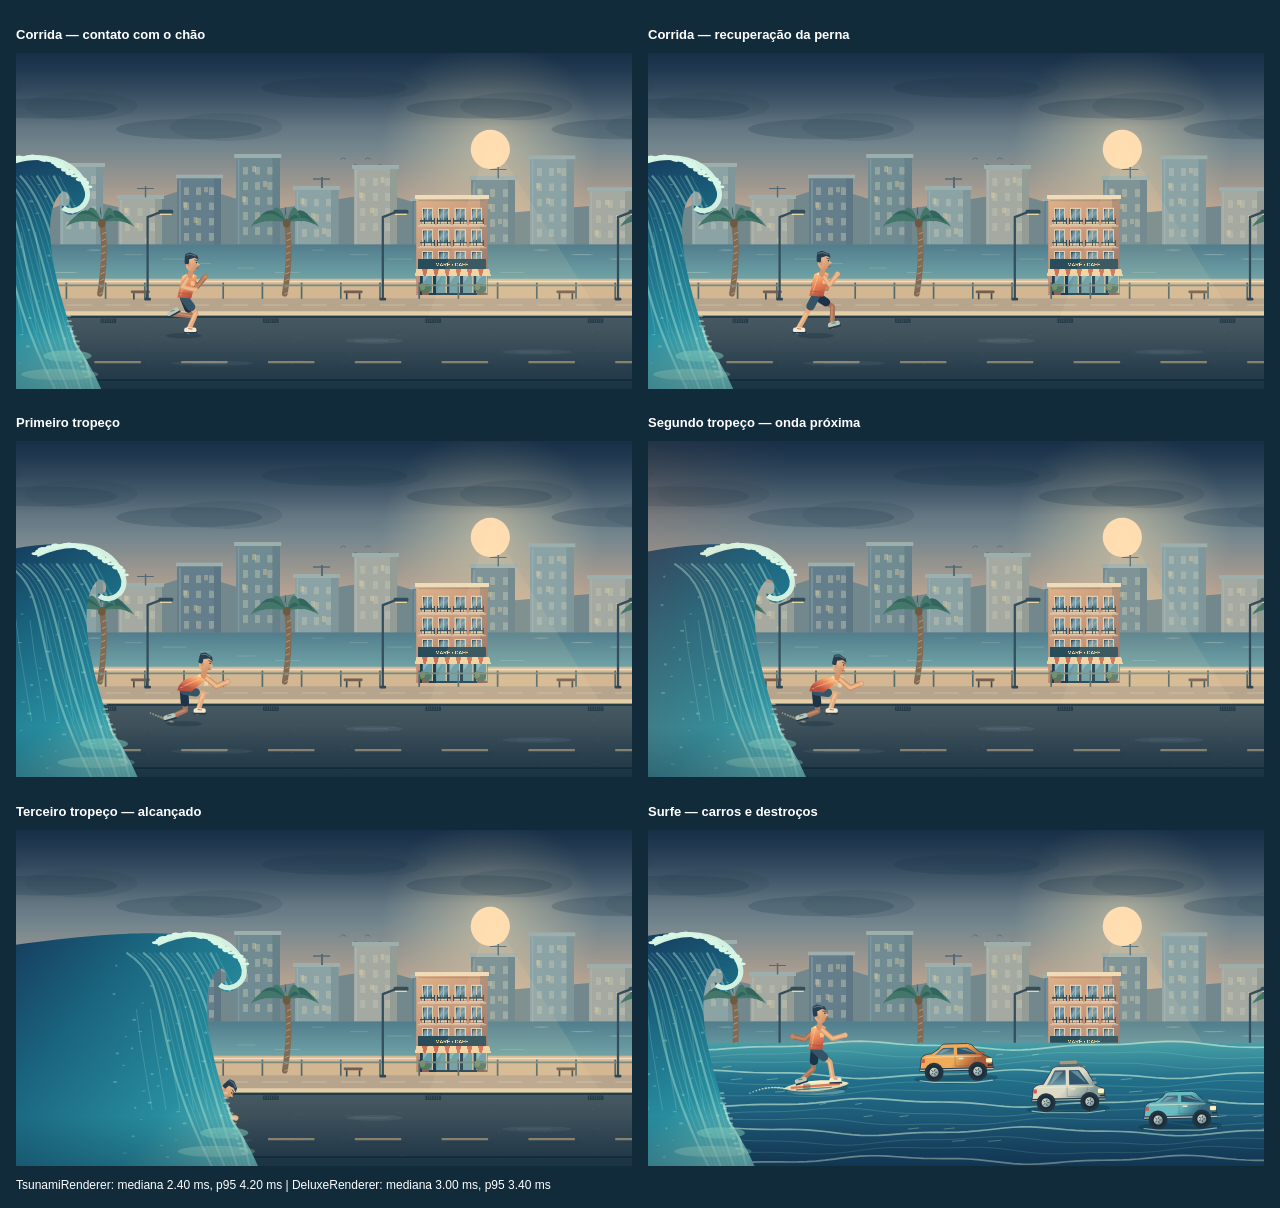
==== visual-check.html @ 70c40d8c "Tsunami: na crista da onda — jogo de corrida e surfe Co-Authored-By: Claude Opus 5.5 <noreply@anthro" ====
<!doctype html><meta charset="utf-8"><title>Verificação visual — Tsunami</title>
<style>body{margin:16px;background:#112b3a;color:#fff;font:12px Arial}.grid{display:grid;grid-template-columns:1fr 1fr;gap:16px}canvas{width:100%;aspect-ratio:11/6;display:block}h2{font-size:13px}</style>
<div class="grid" id="grid"></div><script src="engine.js"></script><script src="renderer.js"></script><script src="deluxe-renderer.js"></script><script>
const samples=[
 ['Corrida — contato com o chão',{runCycle:.12}],
 ['Corrida — recuperação da perna',{runCycle:.4}],
 ['Primeiro tropeço',{trips:1,health:2,stumble:.65,waveFront:175}],
 ['Segundo tropeço — onda próxima',{trips:2,health:1,stumble:.5,waveFront:240}],
 ['Terceiro tropeço — alcançado',{trips:3,health:0,stumble:.4,waveFront:390,state:'caught',caughtTime:1}],
 ['Surfe — carros e destroços',{phase:1,surfY:.4,surfVelocity:-.3,objects:[{x:550,y:.25,type:'car',variant:0},{x:750,y:.6,type:'car',variant:1},{x:950,y:.8,type:'car',variant:2}]}]
];
for(const [name,state] of samples){const section=document.createElement('section');const title=document.createElement('h2');title.textContent=name;const canvas=document.createElement('canvas');section.append(title,canvas);document.getElementById('grid').append(section);const game=new TsunamiGame();Object.assign(game,{state:'playing',intro:0,time:5,scroll:1100,speed:260},state);const renderer=new DeluxeRenderer(canvas);renderer.draw(game);}
</script>

<p id="benchmark">Medindo renderização…</p><script>
(async()=>{
 const canvas=document.createElement('canvas');canvas.style.cssText='width:1100px;height:600px;position:absolute;left:-2000px';document.body.append(canvas);
 const results=[];
 for(const Renderer of [TsunamiRenderer,DeluxeRenderer]){
  const renderer=new Renderer(canvas),game=new TsunamiGame();game.start(1);game.intro=0;game.objects=[{x:550,y:.4,type:'car',variant:0},{x:800,y:.7,type:'car',variant:1}];
  const samples=[];
  for(let i=0;i<45;i++){game.time=i/60;game.scroll=i*5;const start=performance.now();renderer.draw(game);if(i>=10)samples.push(performance.now()-start);if(i%5===0)await new Promise(requestAnimationFrame);}
  samples.sort((a,b)=>a-b);results.push(Renderer.name+': mediana '+samples[Math.floor(samples.length/2)].toFixed(2)+' ms, p95 '+samples[Math.floor(samples.length*.95)].toFixed(2)+' ms');
 }
 document.getElementById('benchmark').textContent=results.join(' | ');canvas.remove();
})();
</script>
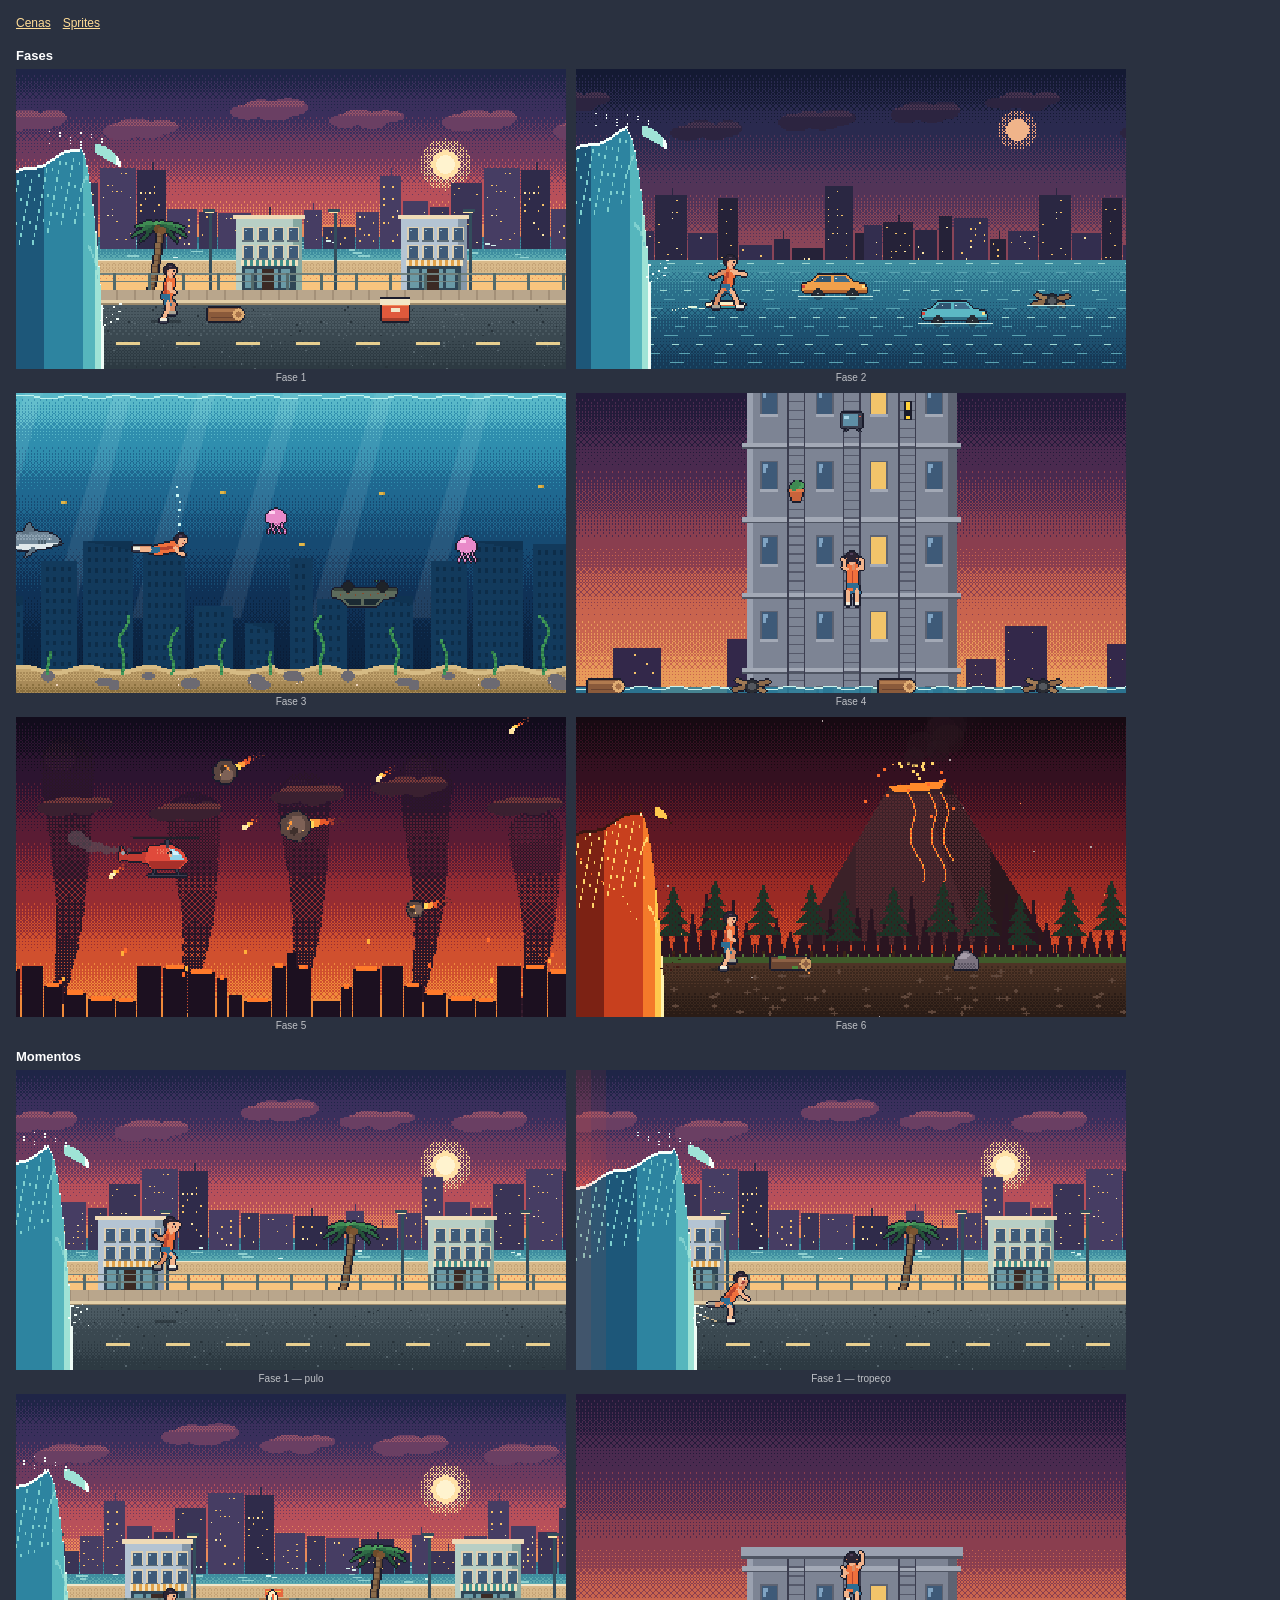
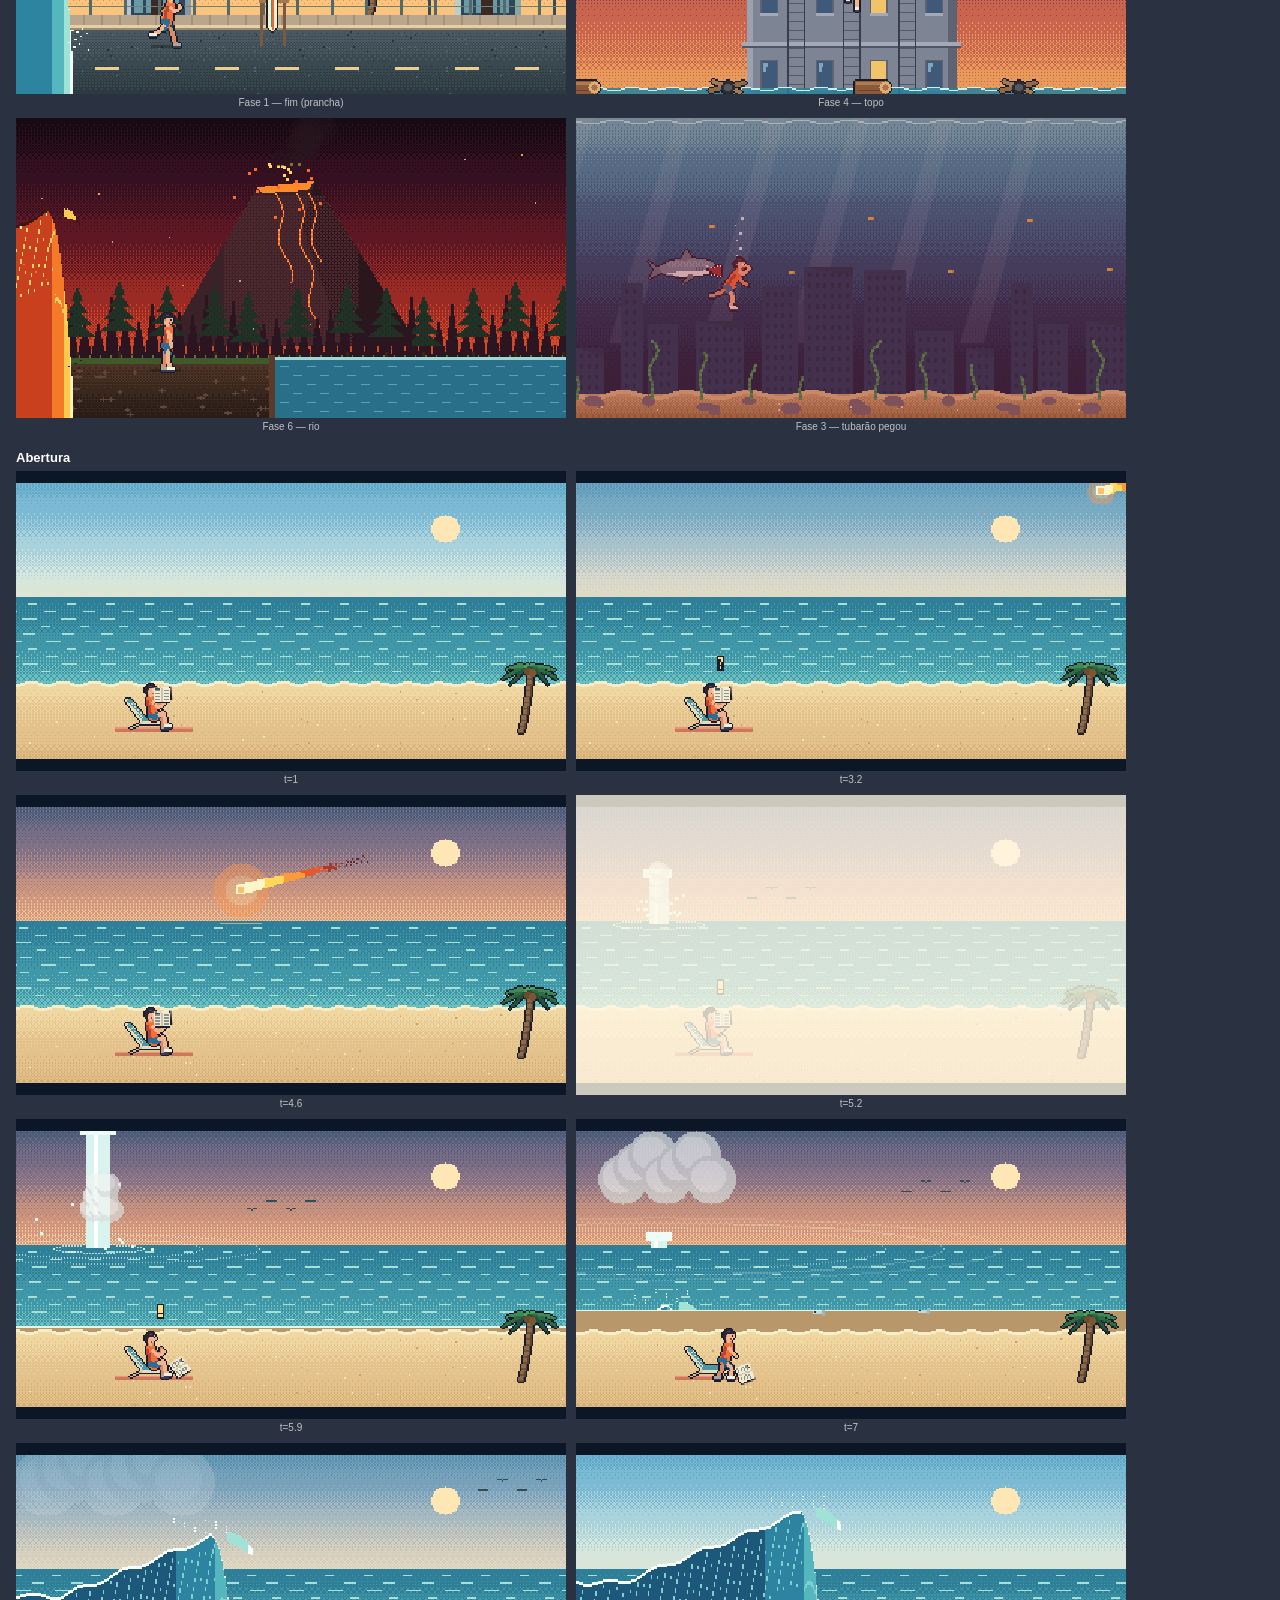
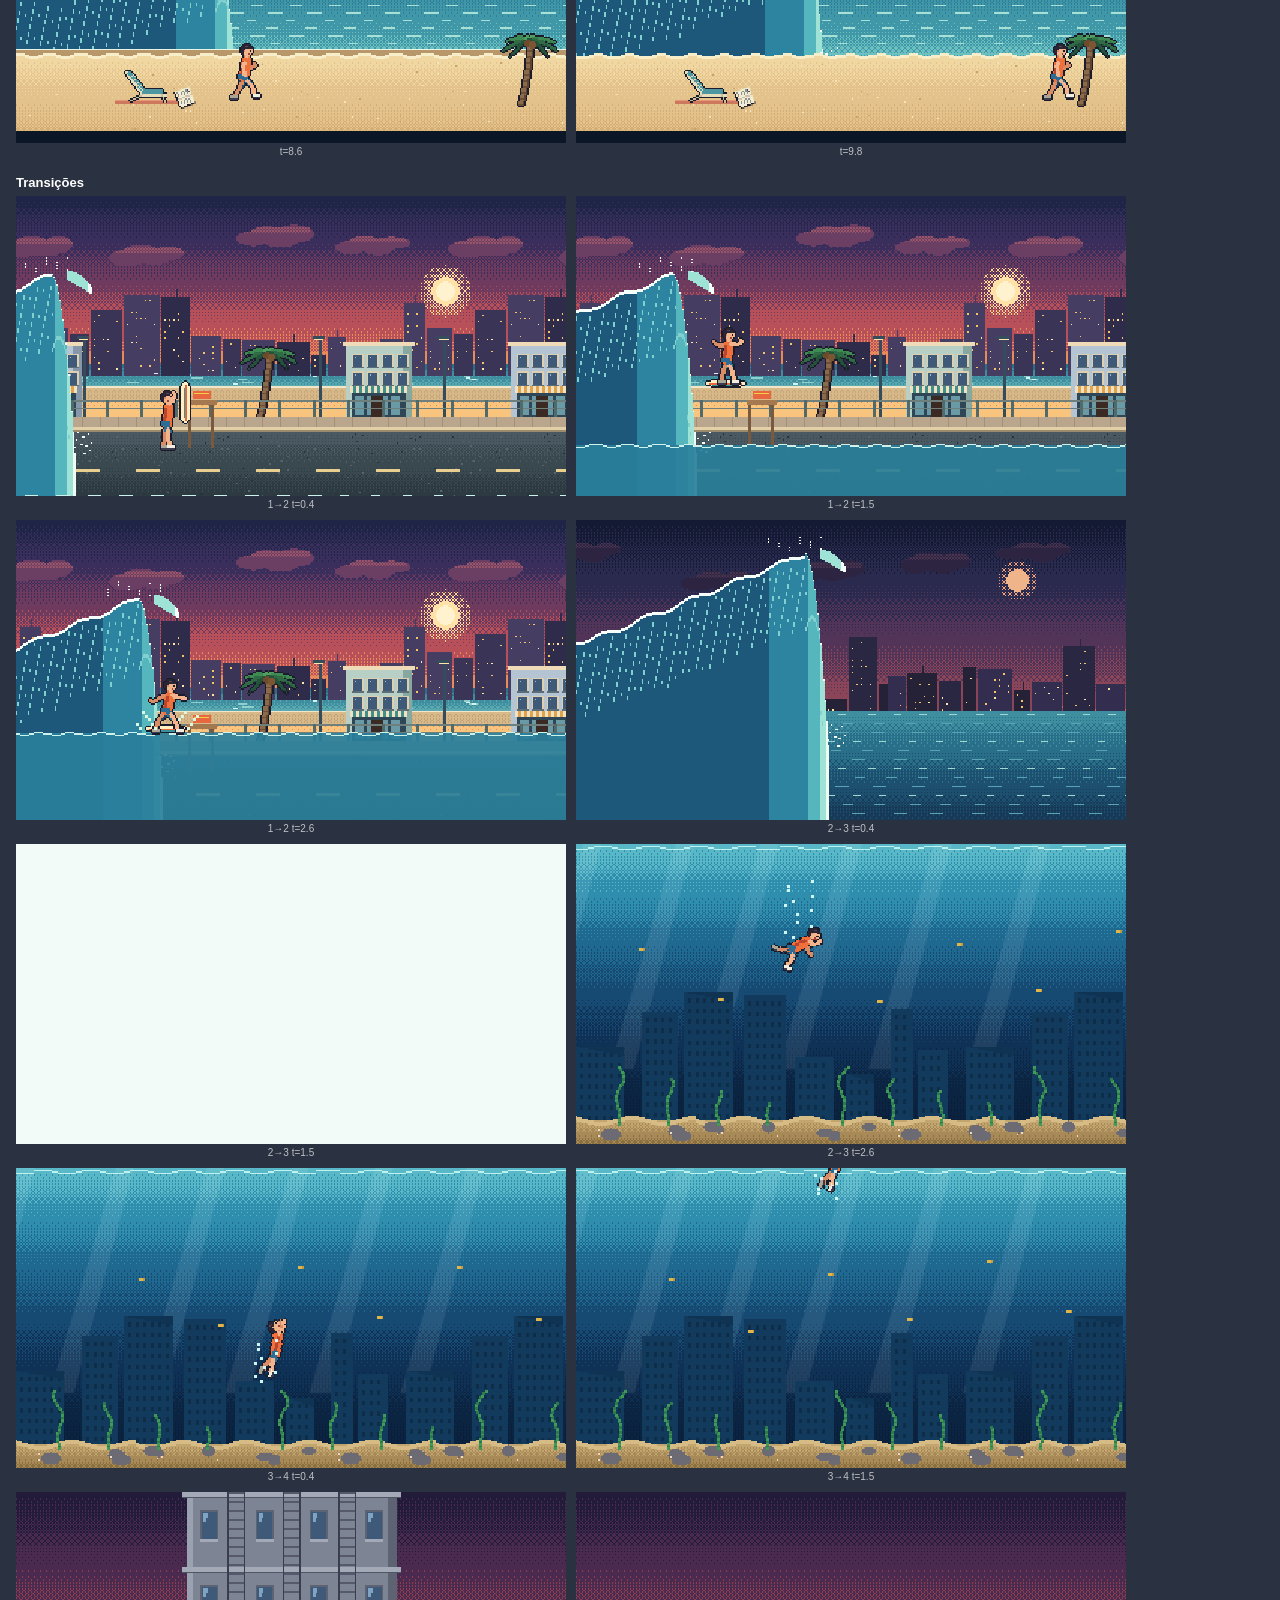
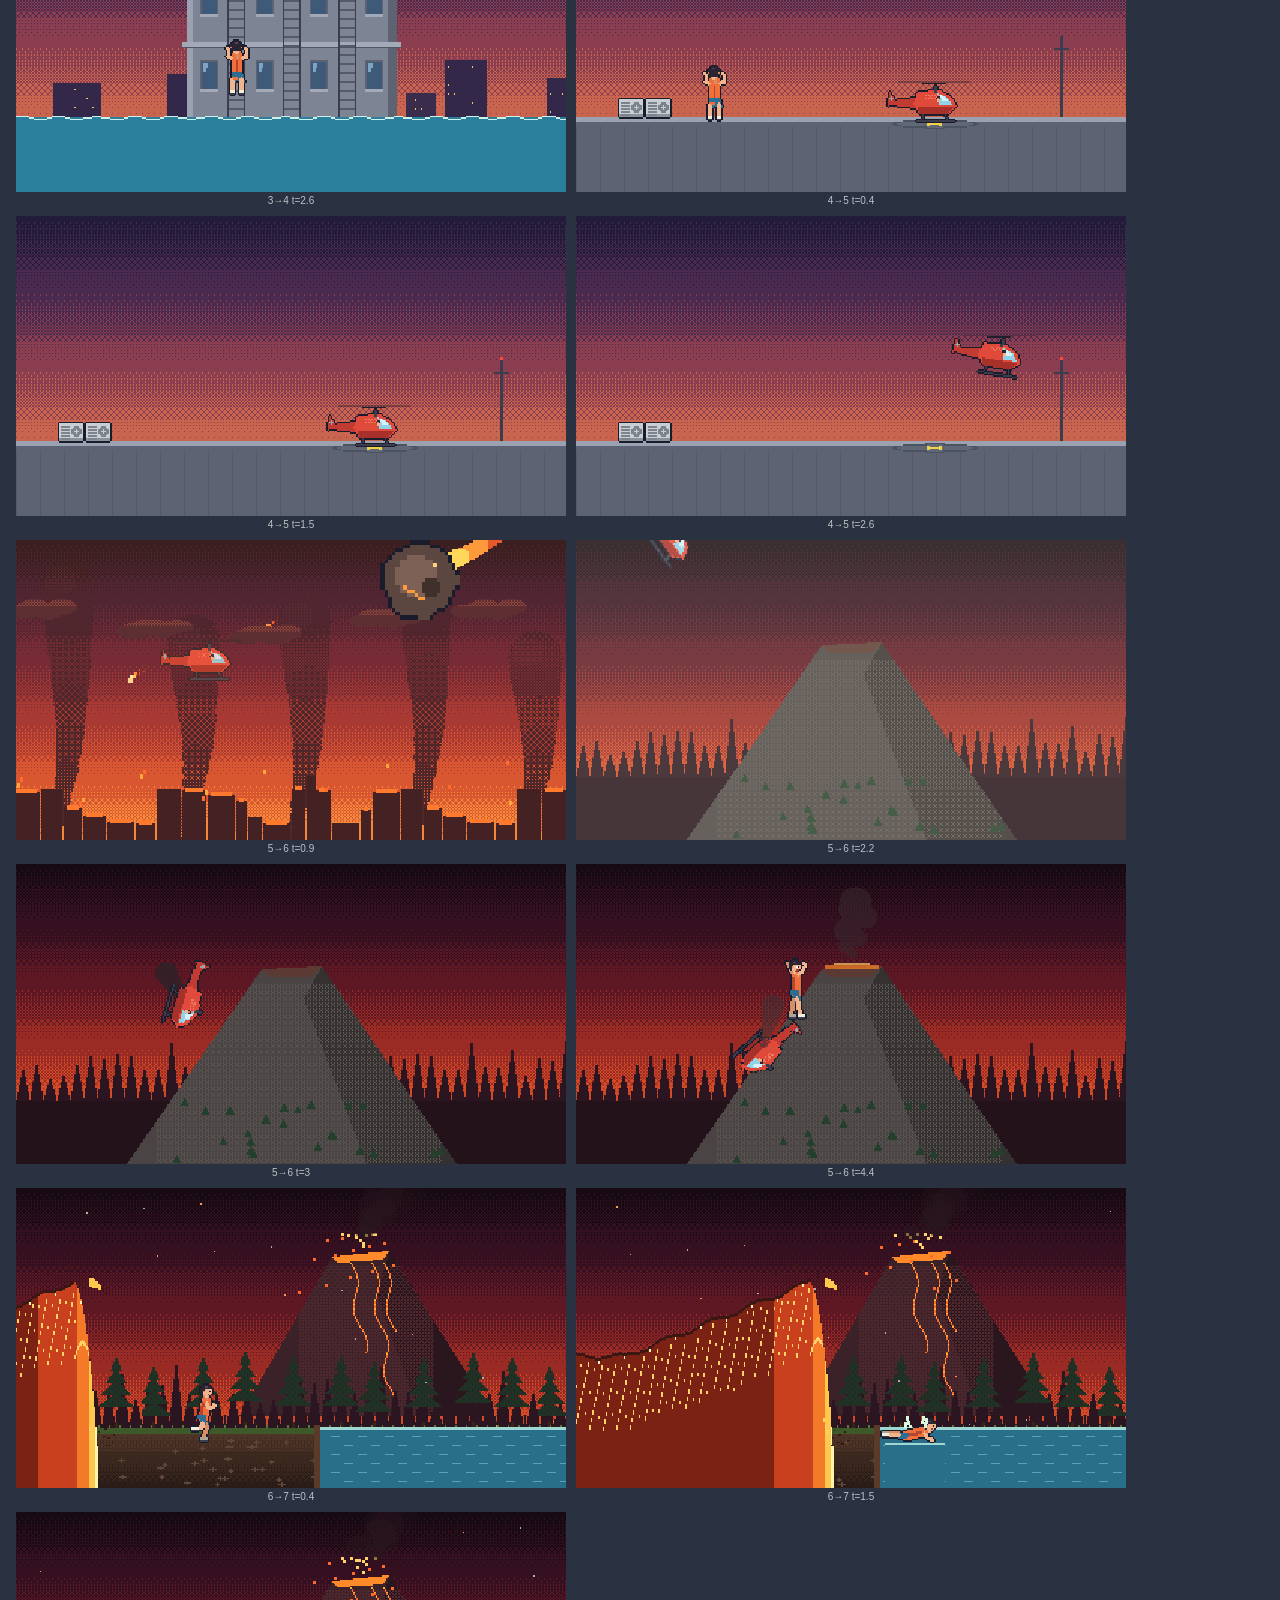
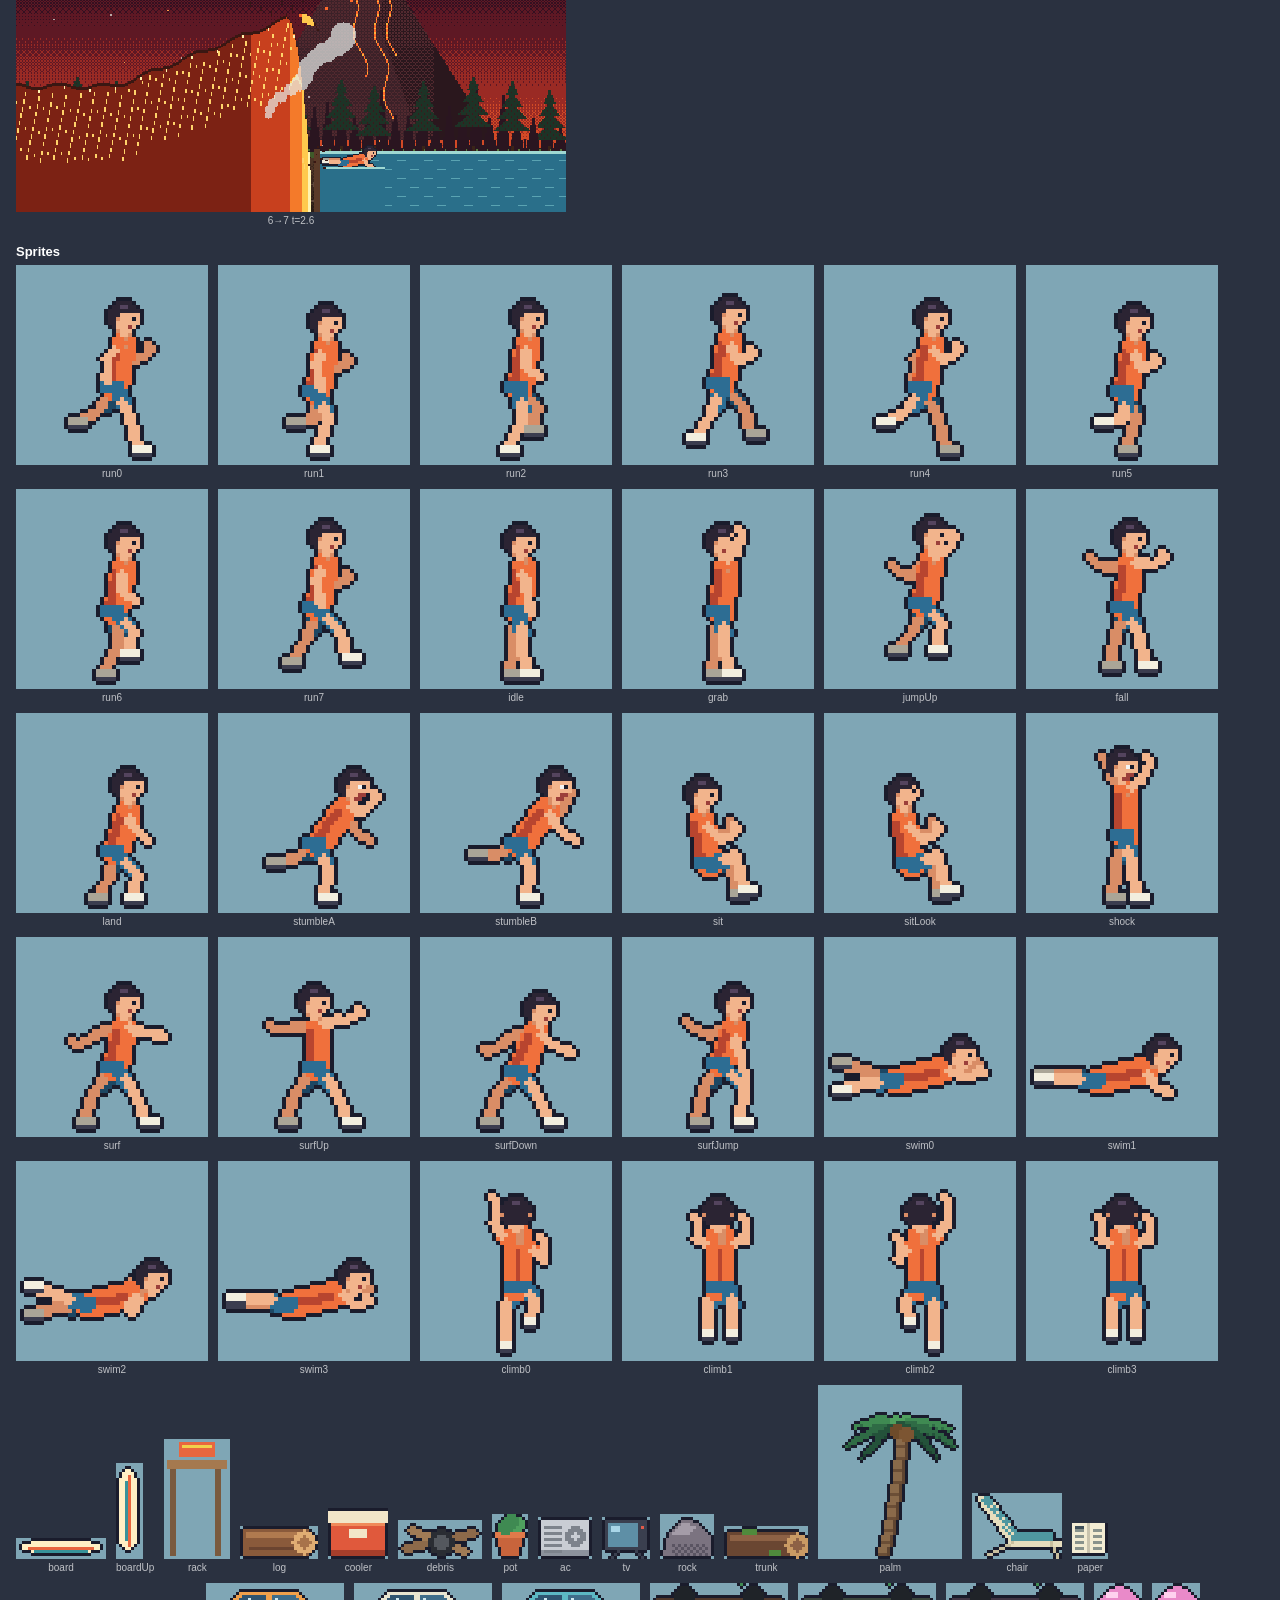
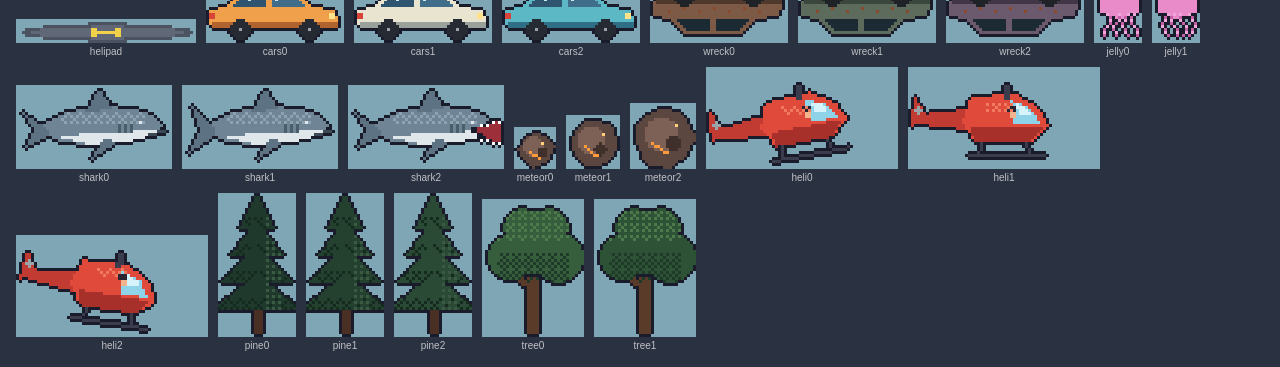
==== commit 78559610: "Apocalipse: pixel art e seis fases - Novo nome e nova história: meteoro, tsunami, tubarão, prédio,  " ====
--- a/visual-check.html
+++ b/visual-check.html
@@ -1,27 +1,36 @@
-<!doctype html><meta charset="utf-8"><title>Verificação visual — Tsunami</title>
-<style>body{margin:16px;background:#112b3a;color:#fff;font:12px Arial}.grid{display:grid;grid-template-columns:1fr 1fr;gap:16px}canvas{width:100%;aspect-ratio:11/6;display:block}h2{font-size:13px}</style>
-<div class="grid" id="grid"></div><script src="engine.js"></script><script src="renderer.js"></script><script src="deluxe-renderer.js"></script><script>
-const samples=[
- ['Corrida — contato com o chão',{runCycle:.12}],
- ['Corrida — recuperação da perna',{runCycle:.4}],
- ['Primeiro tropeço',{trips:1,health:2,stumble:.65,waveFront:175}],
- ['Segundo tropeço — onda próxima',{trips:2,health:1,stumble:.5,waveFront:240}],
- ['Terceiro tropeço — alcançado',{trips:3,health:0,stumble:.4,waveFront:390,state:'caught',caughtTime:1}],
- ['Surfe — carros e destroços',{phase:1,surfY:.4,surfVelocity:-.3,objects:[{x:550,y:.25,type:'car',variant:0},{x:750,y:.6,type:'car',variant:1},{x:950,y:.8,type:'car',variant:2}]}]
-];
-for(const [name,state] of samples){const section=document.createElement('section');const title=document.createElement('h2');title.textContent=name;const canvas=document.createElement('canvas');section.append(title,canvas);document.getElementById('grid').append(section);const game=new TsunamiGame();Object.assign(game,{state:'playing',intro:0,time:5,scroll:1100,speed:260},state);const renderer=new DeluxeRenderer(canvas);renderer.draw(game);}
+<!doctype html><meta charset="utf-8"><title>Apocalipse — verificação visual</title>
+<style>body{margin:16px;background:#2a3140;color:#fff;font:12px Arial}h2{font-size:13px;margin:18px 0 6px}.row{display:flex;flex-wrap:wrap;gap:10px;align-items:flex-end}figure{margin:0;text-align:center}canvas{image-rendering:pixelated;display:block}.sprite{background:#7fa6b5}.scene{width:550px;height:300px;background:#102f41;overflow:hidden}figcaption{font-size:10px;opacity:.7;margin-top:3px}nav a{color:#ffdc96;margin-right:12px}</style>
+<nav><a href="#cenas">Cenas</a><a href="#sprites">Sprites</a></nav>
+<div id="out"></div>
+<script src="engine.js"></script><script src="pixel.js"></script><script src="renderer.js"></script><script>
+const out=document.getElementById('out');
+function section(id,title){const h=document.createElement('h2');h.id=id;h.textContent=title;const row=document.createElement('div');row.className='row';out.append(h,row);return row;}
+function scene(row,name,setup){const f=document.createElement('figure'),box=document.createElement('div'),c=document.createElement('canvas');box.className='scene';box.append(c);const cap=document.createElement('figcaption');cap.textContent=name;f.append(box,cap);row.append(f);
+ const r=new PixelRenderer(c),g=new ApocalipseGame(()=>.37);g.viewWidth=r.width;setup(g,r);r.draw(g);}
+const objs={
+ 0:[{x:420,type:'log'},{x:760,type:'cooler'}],
+ 1:[{x:520,y:.3,type:'car',variant:0,seed:1},{x:760,y:.65,type:'car',variant:2,seed:2},{x:950,y:.45,type:'debris',seed:3}],
+ 2:[{x:520,y:.3,type:'jelly',seed:1},{x:700,y:.7,type:'wreck',variant:1,seed:2},{x:900,y:.45,type:'jelly',seed:3}],
+ 3:[{lane:0,y:200,type:'pot',warn:0},{lane:2,y:-90,type:'ac',warn:.3},{lane:1,y:60,type:'tv',warn:0}],
+ 4:[{x:560,y:.3,type:'meteor',size:1.3,vx:-100,vy:.1,seed:1},{x:800,y:.7,type:'meteor',size:.8,vx:-60,vy:.2,seed:2},{x:420,y:.05,type:'meteor',size:1,vx:-60,vy:.4,seed:3}],
+ 5:[{x:430,type:'trunk'},{x:780,type:'rock'}]
+};
+const play=section('cenas','Fases');
+for(let p=0;p<6;p++)scene(play,'Fase '+(p+1),(g,r)=>{g.start(p);g.intro=0;g.time=3.3;g.scroll=1600;g.speed=260;g.runCycle=.3;g.objects=objs[p].map(o=>({...o,hit:false}));if(p===1||p===2){g.surfY=.5;g.playerX=300;}if(p===3)g.distance=10;if(p===4){g.surfY=.45;g.health=2;}if(p===0||p===5){g.waveFront=175;g.trips=1;}});
+const extra=section('extra','Momentos');
+scene(extra,'Fase 1 — pulo',(g)=>{g.start(0);g.intro=0;g.time=2;g.scroll=900;g.speed=260;g.y=90;g.vy=200;});
+scene(extra,'Fase 1 — tropeço',(g)=>{g.start(0);g.intro=0;g.time=2;g.scroll=900;g.speed=90;g.stumble=.6;g.trips=2;g.waveFront=240;});
+scene(extra,'Fase 1 — fim (prancha)',(g)=>{g.start(0);g.intro=0;g.time=2;g.scroll=6200;g.speed=260;g.distance=290;g.runCycle=.6;});
+scene(extra,'Fase 4 — topo',(g)=>{g.start(3);g.intro=0;g.time=2;g.scroll=29.3*150;g.distance=29.3;g.runCycle=.5;});
+scene(extra,'Fase 6 — rio',(g)=>{g.start(5);g.intro=0;g.time=2;g.scroll=8800;g.distance=410;g.runCycle=.2;});
+scene(extra,'Fase 3 — tubarão pegou',(g)=>{g.start(2);g.state='caught';g.caughtTime=.8;g.waveFront=400;g.surfY=.5;});
+const open=section('abertura','Abertura');
+for(const t of [1,3.2,4.6,5.2,5.9,7,8.6,9.8])scene(open,'t='+t,(g)=>{g.beginOpening();g.openingTime=t;g.time=t;});
+const trans=section('transicoes','Transições');
+for(let k=0;k<6;k++)for(const t of (k===4?[.9,2.2,3.0,4.4]:[.4,1.5,2.6]))scene(trans,`${k+1}→${k+2} t=${t}`,(g)=>{g.start(k);g.state='transition';g.transitionFrom=k;g.transitionTime=t;g.time=t;g.scroll=1200;g.waveFront=110;});
+const spr=section('sprites','Sprites');
+function showSprite(name,img,zoom=4){const f=document.createElement('figure'),c=document.createElement('canvas');c.className='sprite';c.width=img.width;c.height=img.height;c.getContext('2d').drawImage(img,0,0);c.style.width=img.width*zoom+'px';const cap=document.createElement('figcaption');cap.textContent=name;f.append(c,cap);spr.append(f);}
+Art.hero.run.forEach((c,i)=>showSprite('run'+i,c));for(const [k,v] of Object.entries(Art.hero))if(v instanceof HTMLCanvasElement)showSprite(k,v);Art.hero.climb.forEach((c,i)=>showSprite('climb'+i,c));
+for(const k of ['board','boardUp','rack','log','cooler','debris','pot','ac','tv','rock','trunk','palm','chair','paper','helipad'])showSprite(k,Art[k],3);
+for(const k of ['cars','wreck','jelly','shark','meteor','heli','pine','tree'])Art[k].forEach((c,i)=>showSprite(k+i,c,3));
 </script>
-
-<p id="benchmark">Medindo renderização…</p><script>
-(async()=>{
- const canvas=document.createElement('canvas');canvas.style.cssText='width:1100px;height:600px;position:absolute;left:-2000px';document.body.append(canvas);
- const results=[];
- for(const Renderer of [TsunamiRenderer,DeluxeRenderer]){
-  const renderer=new Renderer(canvas),game=new TsunamiGame();game.start(1);game.intro=0;game.objects=[{x:550,y:.4,type:'car',variant:0},{x:800,y:.7,type:'car',variant:1}];
-  const samples=[];
-  for(let i=0;i<45;i++){game.time=i/60;game.scroll=i*5;const start=performance.now();renderer.draw(game);if(i>=10)samples.push(performance.now()-start);if(i%5===0)await new Promise(requestAnimationFrame);}
-  samples.sort((a,b)=>a-b);results.push(Renderer.name+': mediana '+samples[Math.floor(samples.length/2)].toFixed(2)+' ms, p95 '+samples[Math.floor(samples.length*.95)].toFixed(2)+' ms');
- }
- document.getElementById('benchmark').textContent=results.join(' | ');canvas.remove();
-})();
-</script>
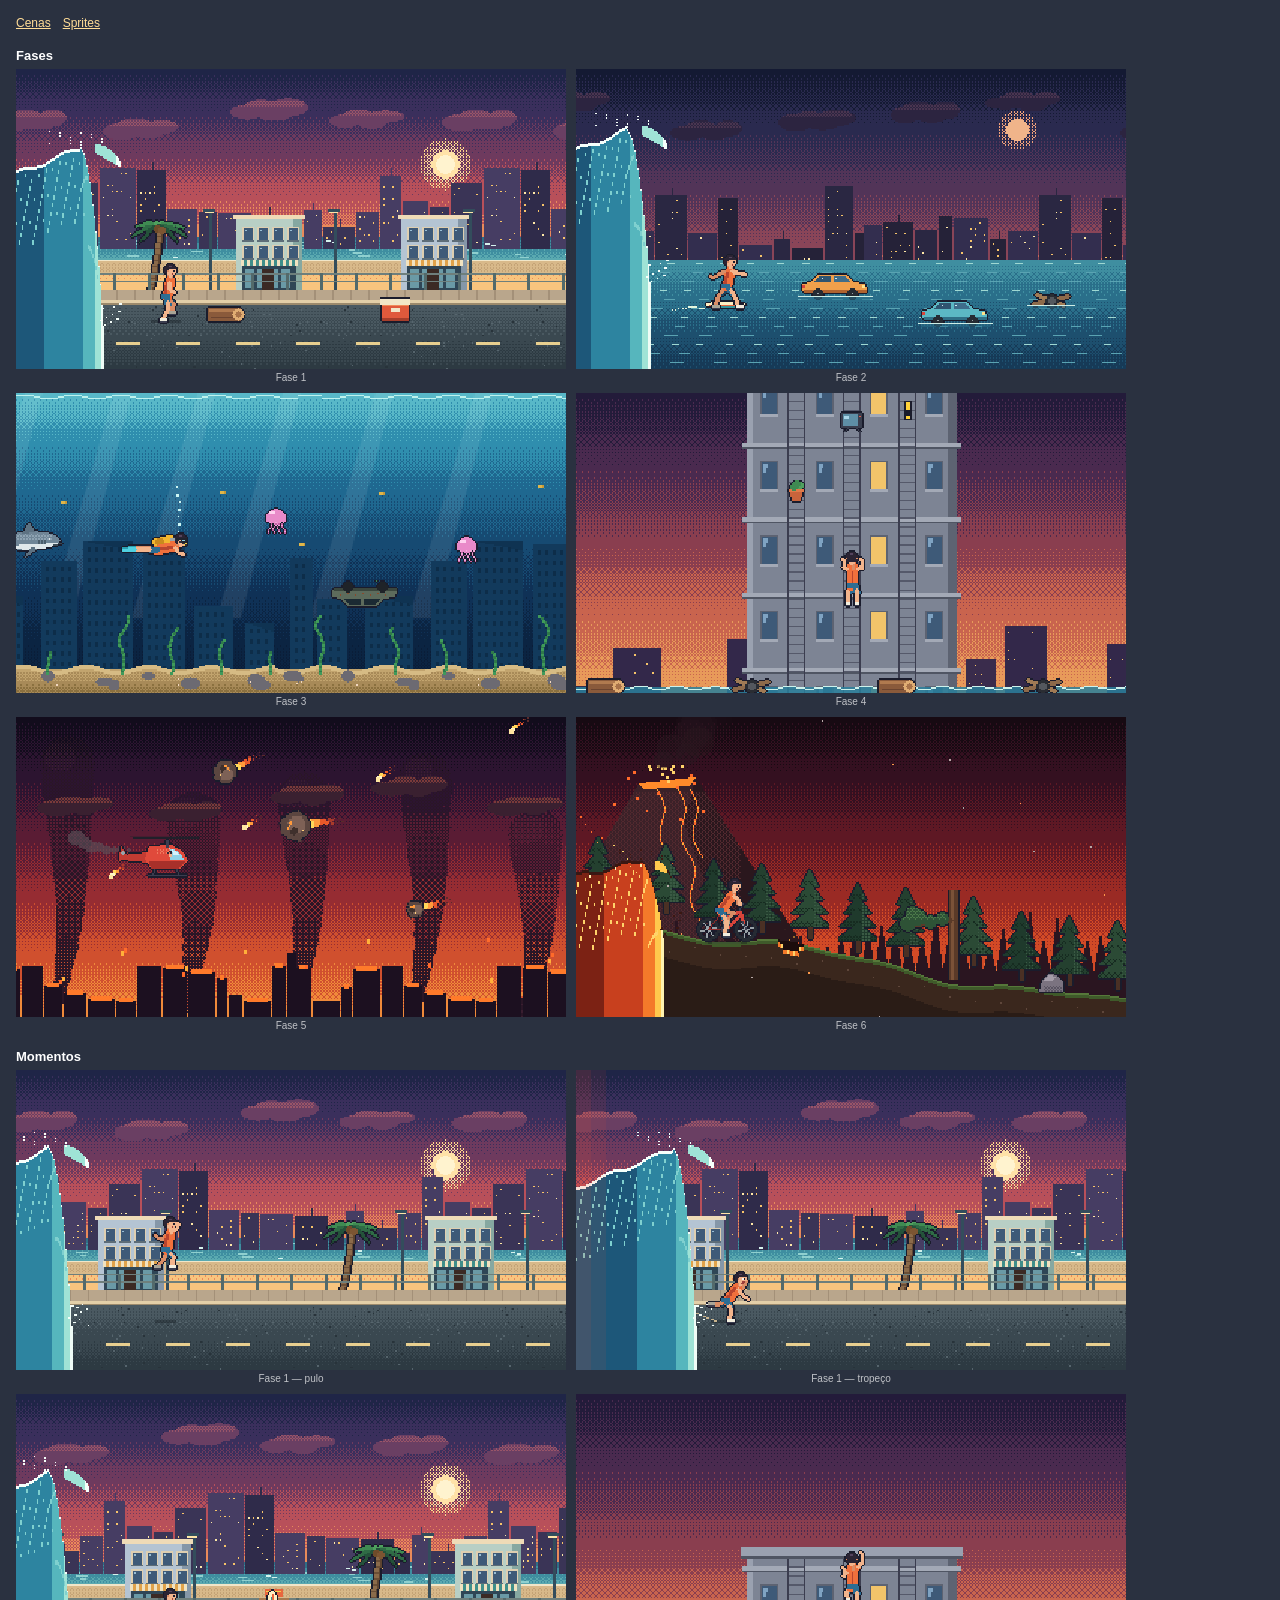
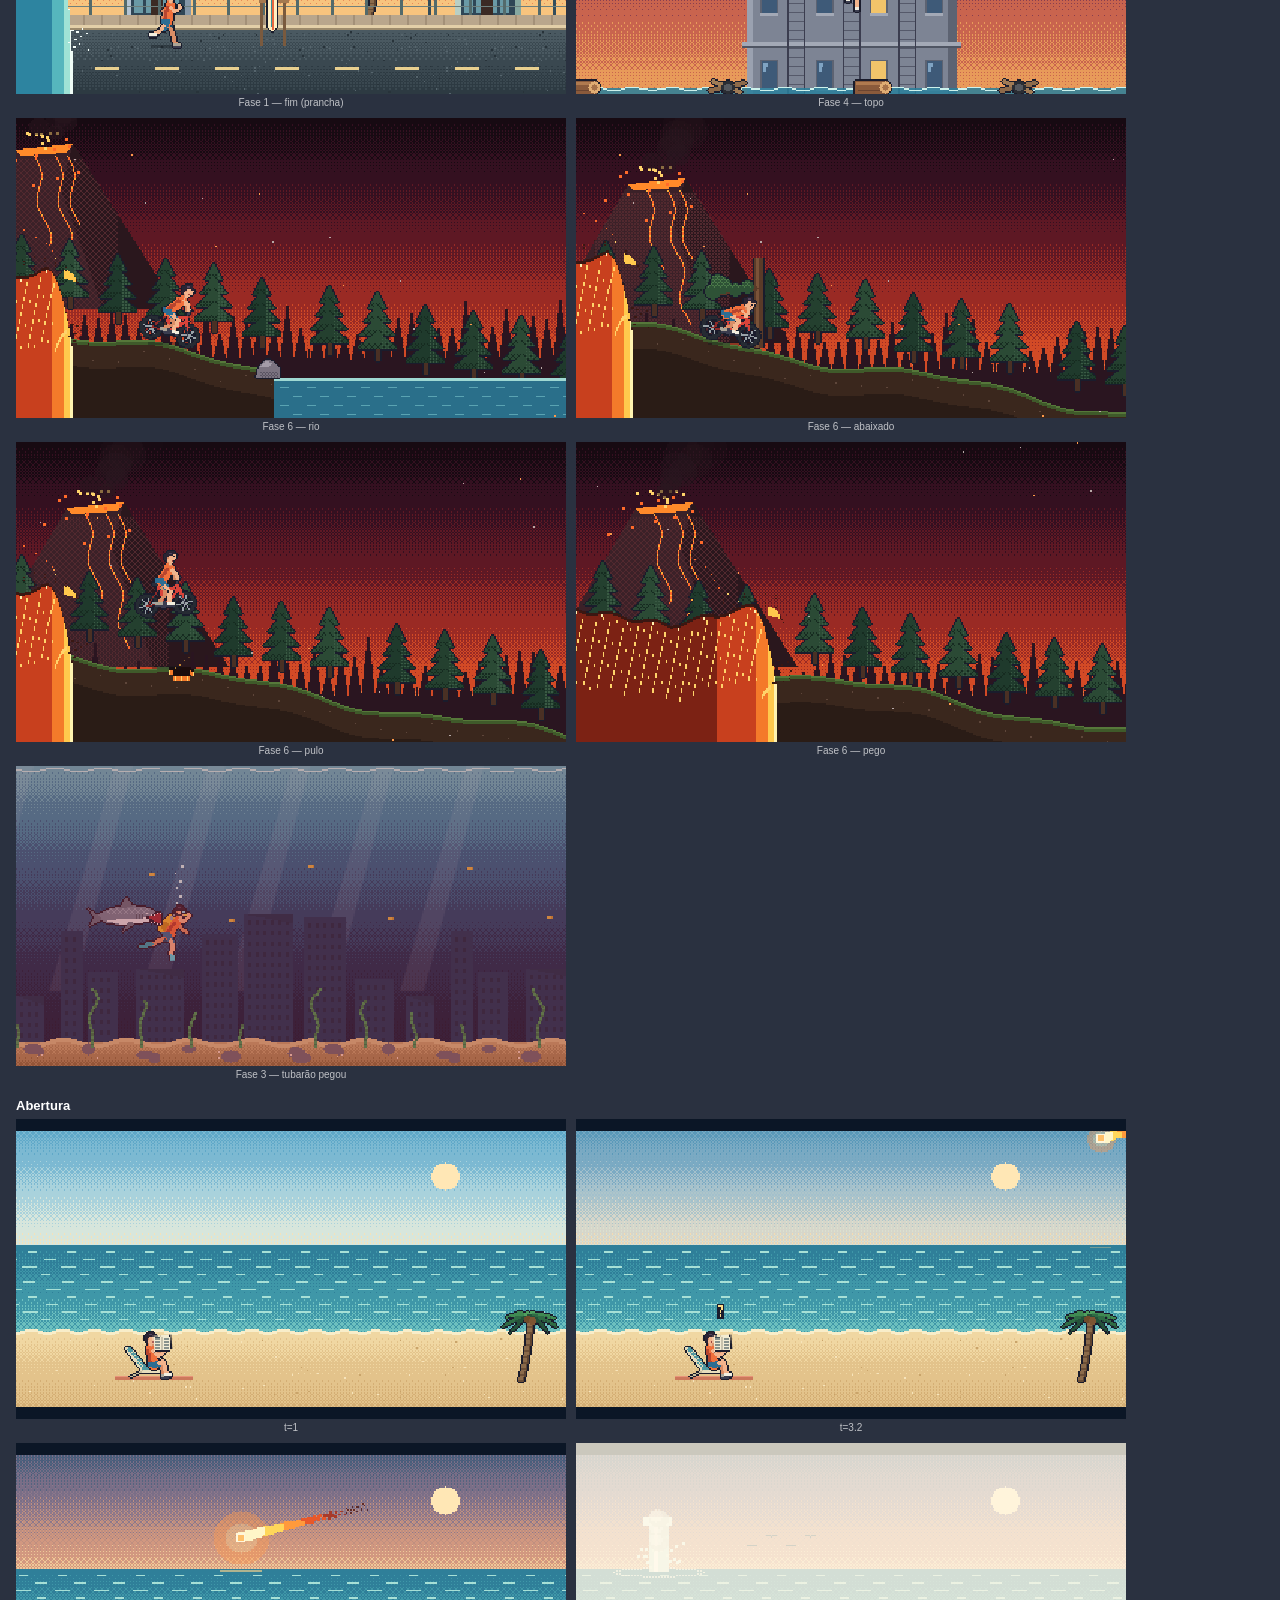
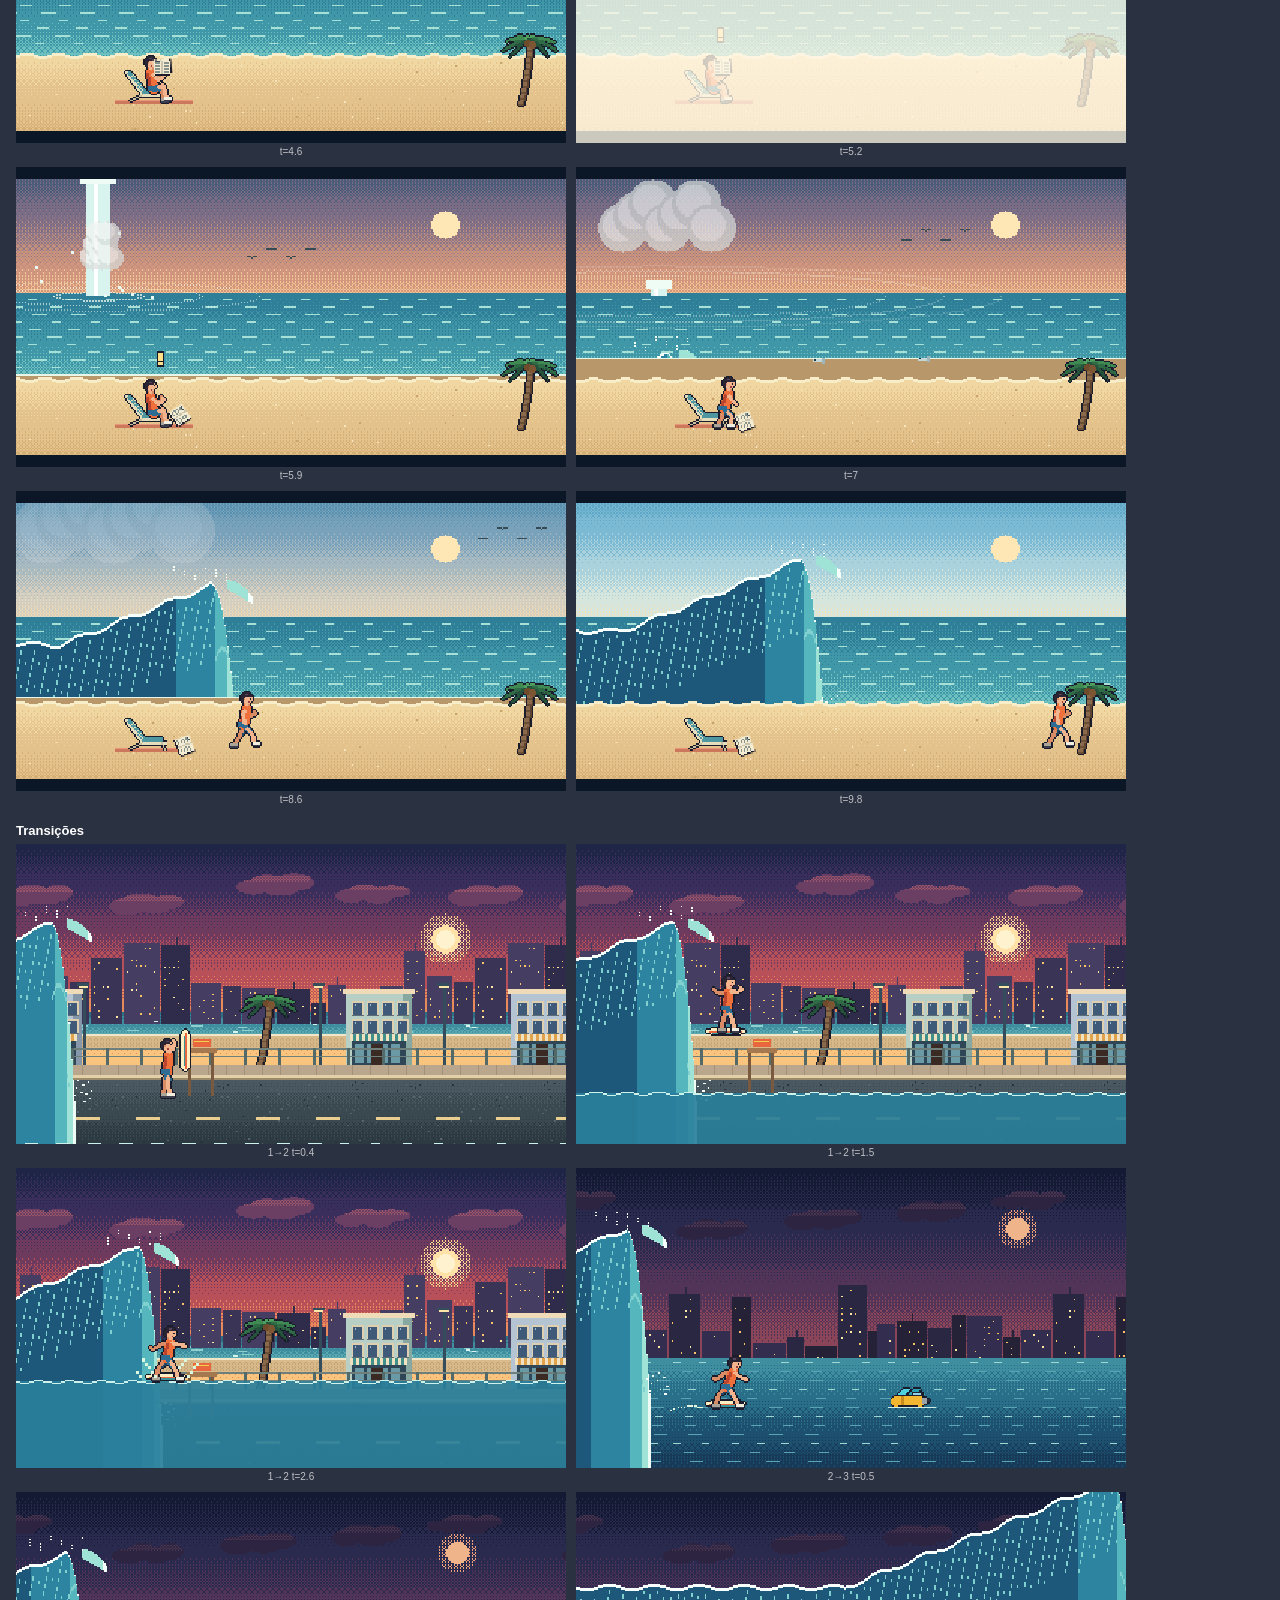
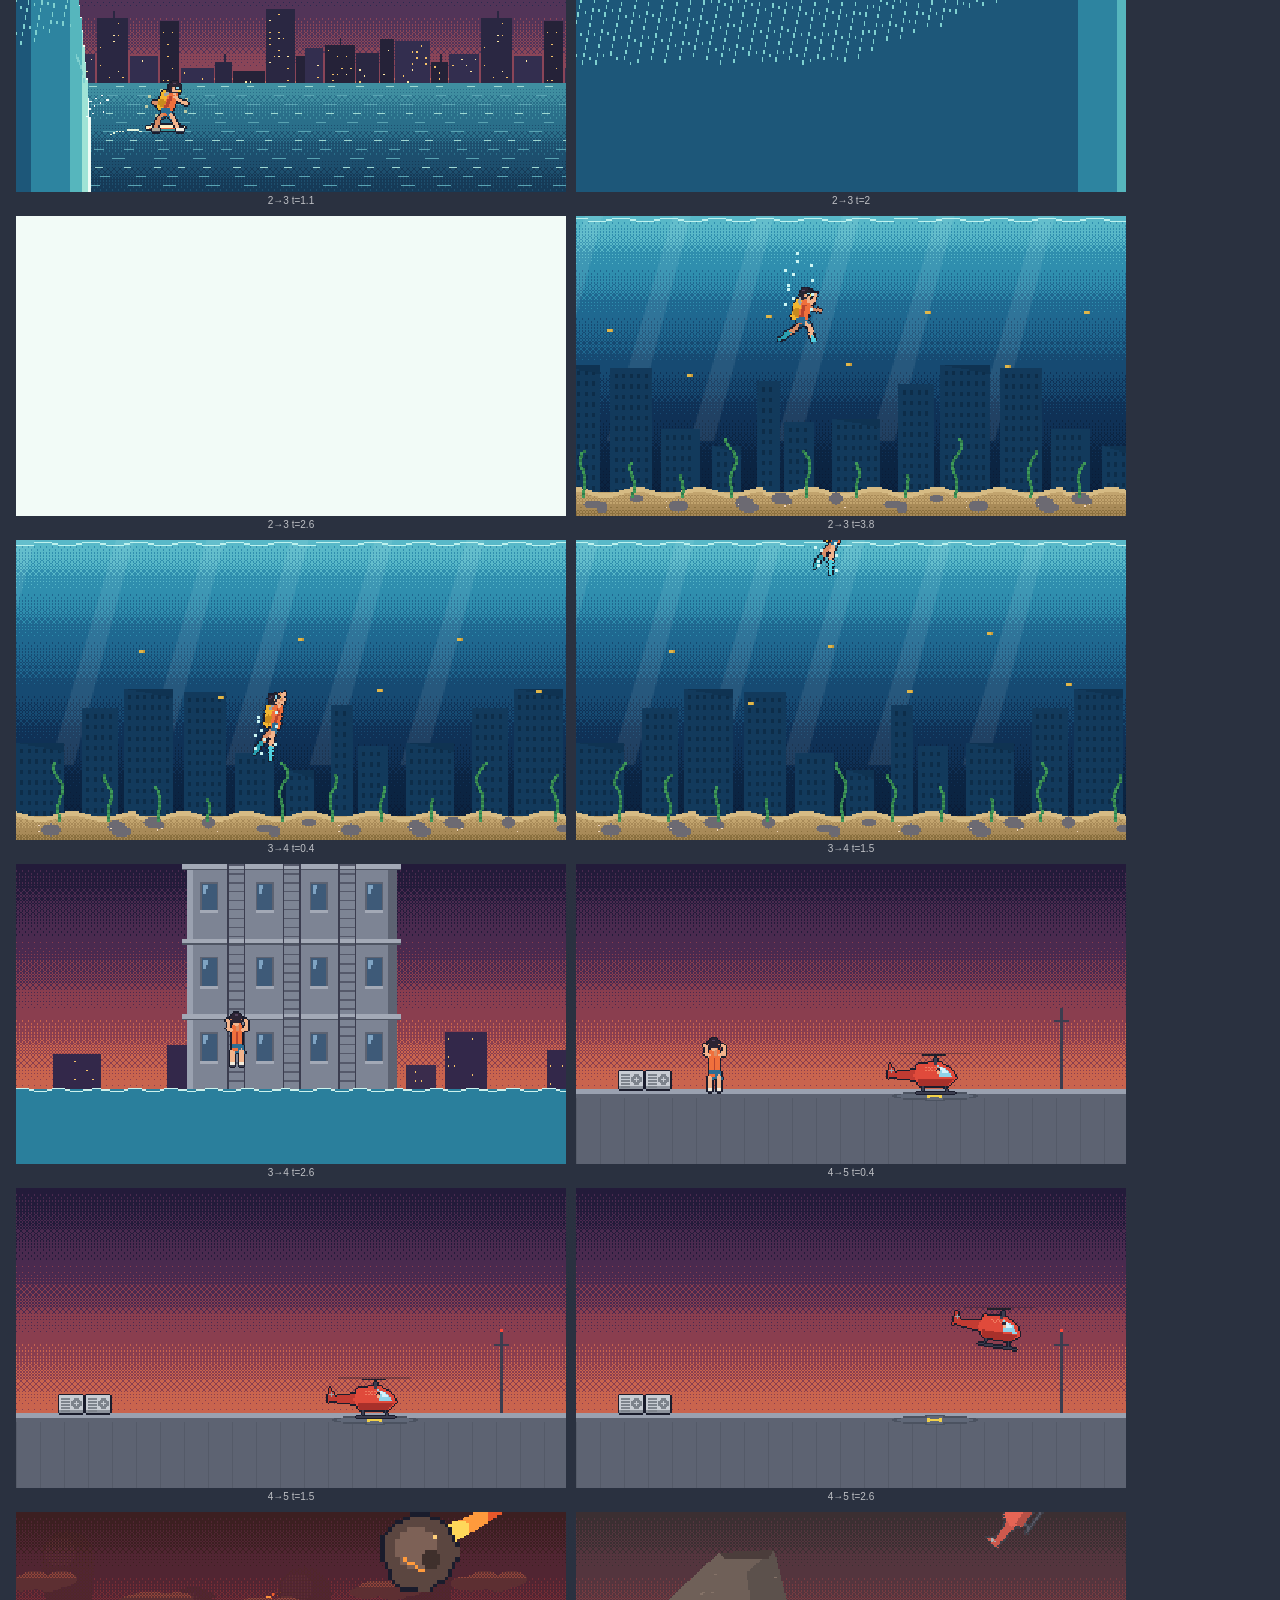
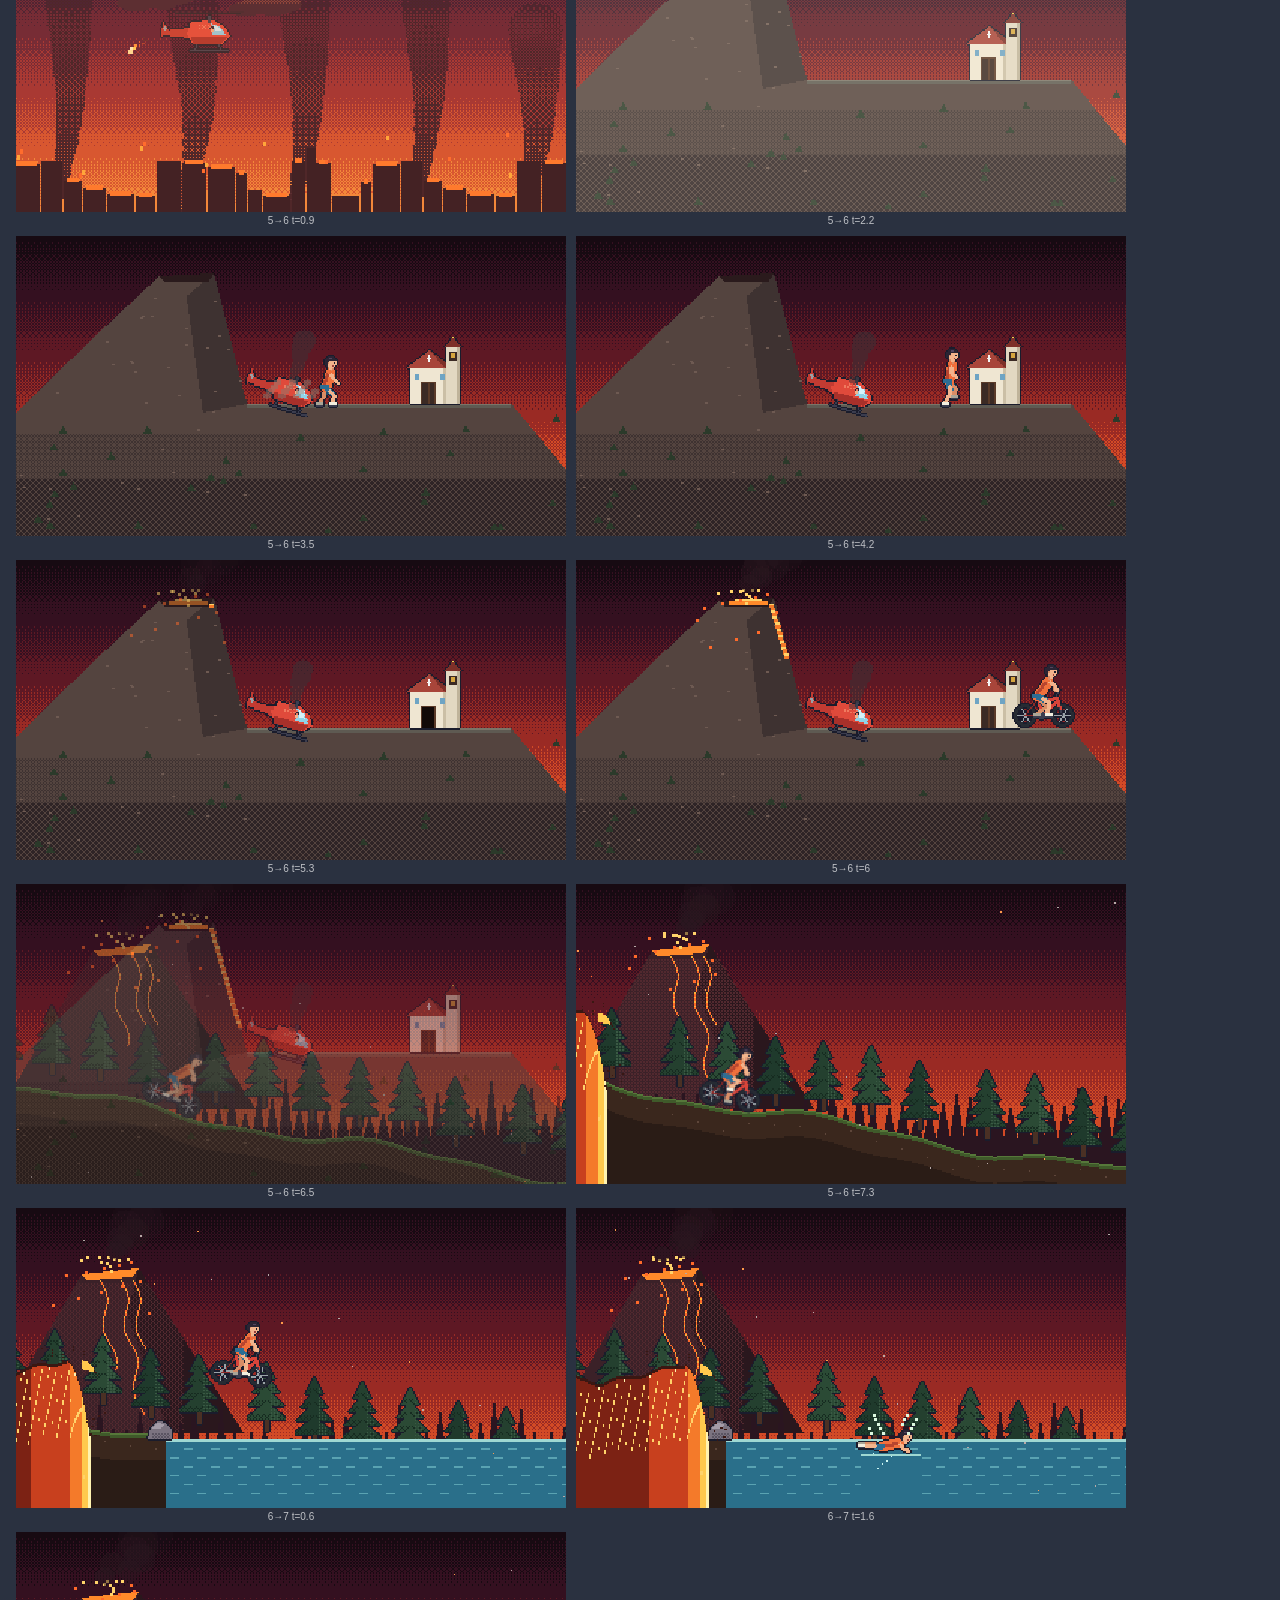
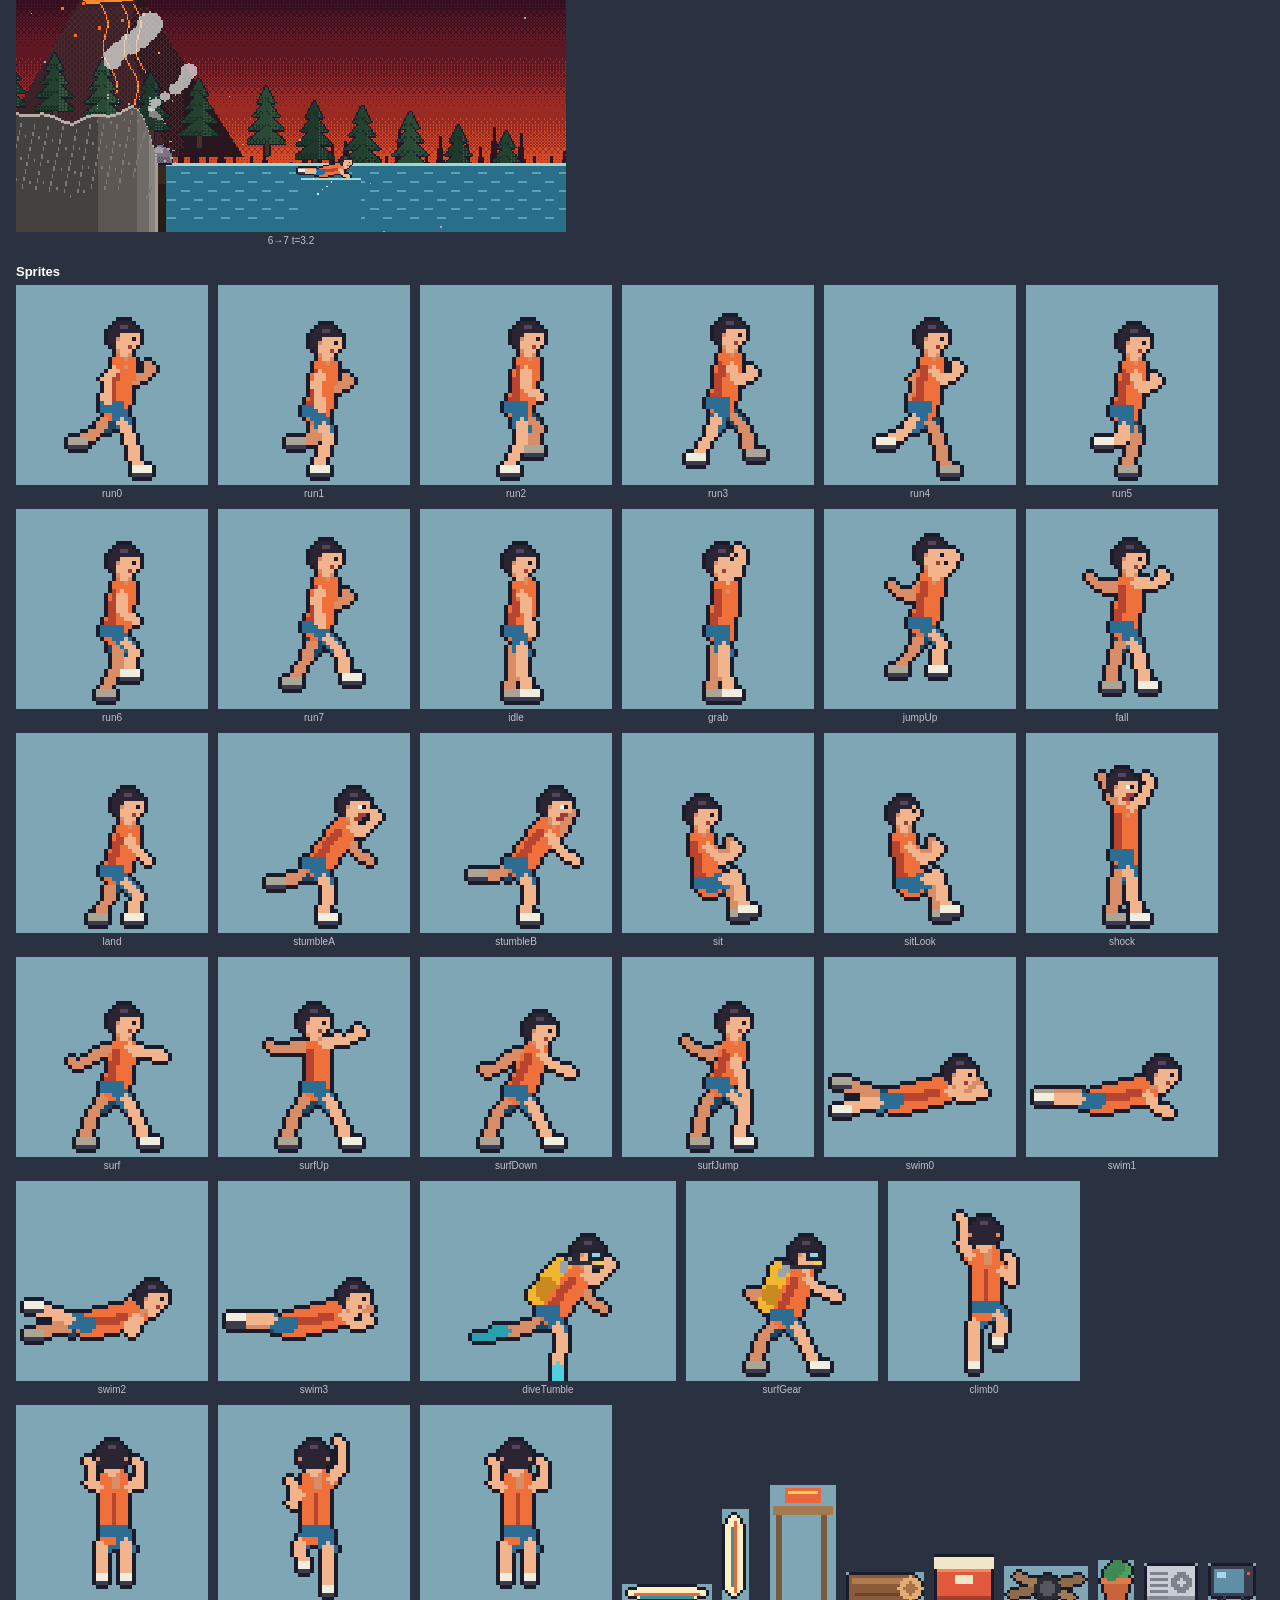
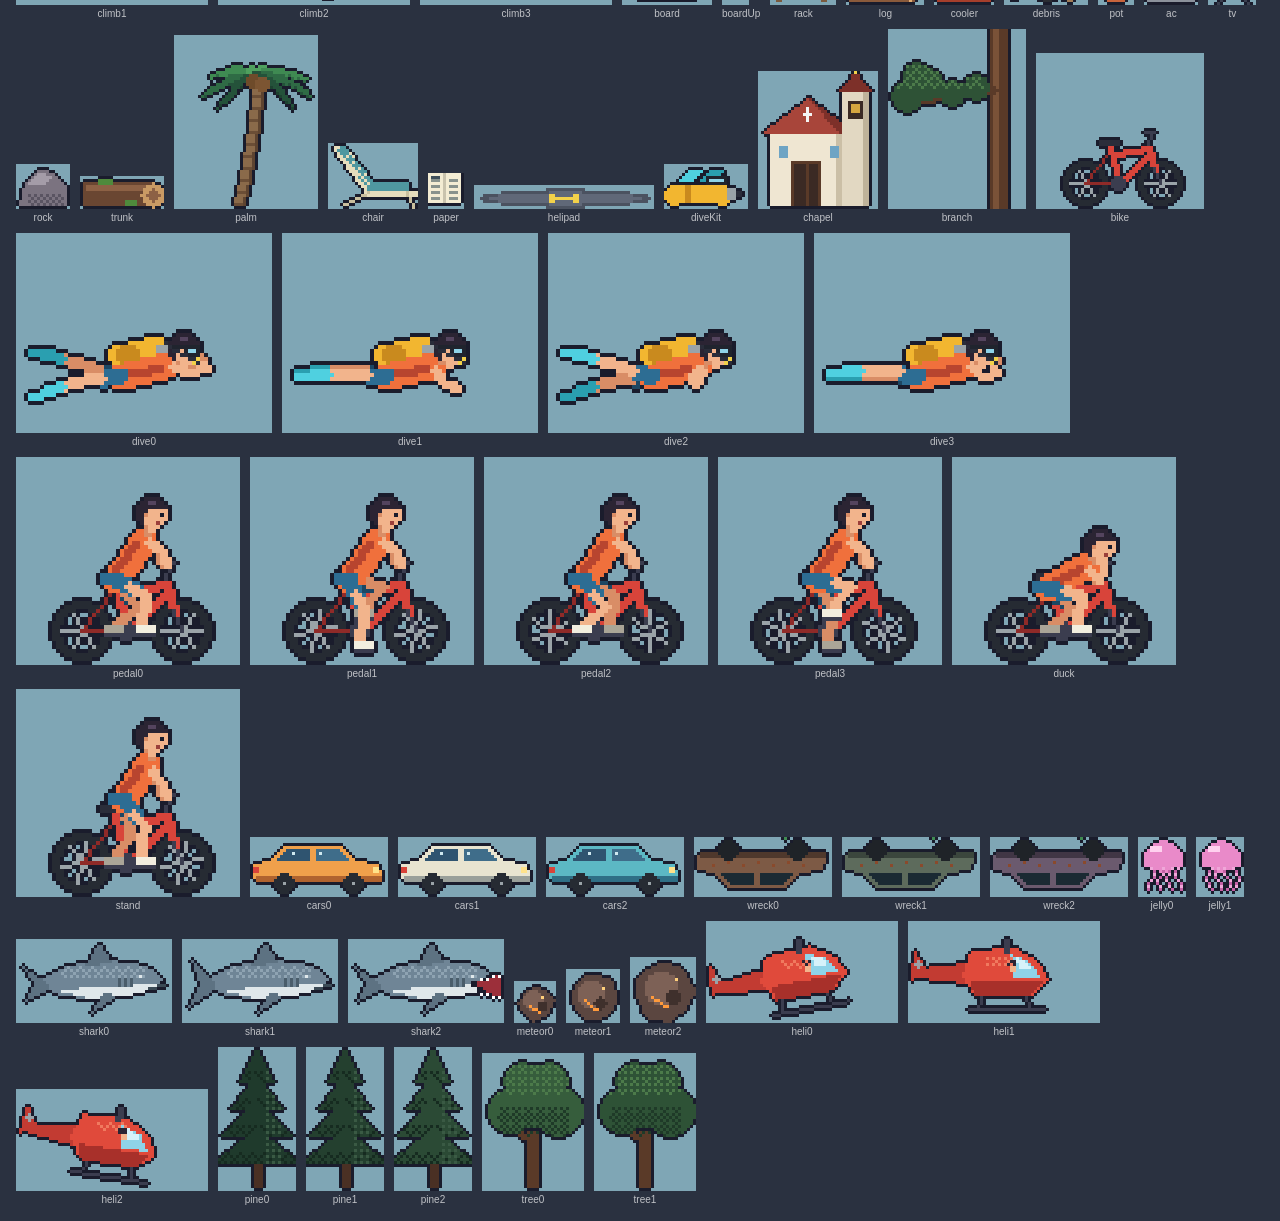
==== commit bd69ea04: "Kit de mergulho, pouso na capela e descida de bicicleta no vulcão - Fim da fase 2: um kit de mergulh" ====
--- a/visual-check.html
+++ b/visual-check.html
@@ -13,7 +13,7 @@
  2:[{x:520,y:.3,type:'jelly',seed:1},{x:700,y:.7,type:'wreck',variant:1,seed:2},{x:900,y:.45,type:'jelly',seed:3}],
  3:[{lane:0,y:200,type:'pot',warn:0},{lane:2,y:-90,type:'ac',warn:.3},{lane:1,y:60,type:'tv',warn:0}],
  4:[{x:560,y:.3,type:'meteor',size:1.3,vx:-100,vy:.1,seed:1},{x:800,y:.7,type:'meteor',size:.8,vx:-60,vy:.2,seed:2},{x:420,y:.05,type:'meteor',size:1,vx:-60,vy:.4,seed:3}],
- 5:[{x:430,type:'trunk'},{x:780,type:'rock'}]
+ 5:[{x:430,type:'crack'},{x:700,type:'branch'},{x:950,type:'rock'}]
 };
 const play=section('cenas','Fases');
 for(let p=0;p<6;p++)scene(play,'Fase '+(p+1),(g,r)=>{g.start(p);g.intro=0;g.time=3.3;g.scroll=1600;g.speed=260;g.runCycle=.3;g.objects=objs[p].map(o=>({...o,hit:false}));if(p===1||p===2){g.surfY=.5;g.playerX=300;}if(p===3)g.distance=10;if(p===4){g.surfY=.45;g.health=2;}if(p===0||p===5){g.waveFront=175;g.trips=1;}});
@@ -22,15 +22,20 @@
 scene(extra,'Fase 1 — tropeço',(g)=>{g.start(0);g.intro=0;g.time=2;g.scroll=900;g.speed=90;g.stumble=.6;g.trips=2;g.waveFront=240;});
 scene(extra,'Fase 1 — fim (prancha)',(g)=>{g.start(0);g.intro=0;g.time=2;g.scroll=6200;g.speed=260;g.distance=290;g.runCycle=.6;});
 scene(extra,'Fase 4 — topo',(g)=>{g.start(3);g.intro=0;g.time=2;g.scroll=29.3*150;g.distance=29.3;g.runCycle=.5;});
-scene(extra,'Fase 6 — rio',(g)=>{g.start(5);g.intro=0;g.time=2;g.scroll=8800;g.distance=410;g.runCycle=.2;});
+scene(extra,'Fase 6 — rio',(g)=>{g.start(5);g.intro=0;g.time=2;g.scroll=10100;g.distance=470;g.runCycle=.2;});
+scene(extra,'Fase 6 — abaixado',(g)=>{g.start(5);g.intro=0;g.time=2;g.scroll=3000;g.speed=340;g.duckTime=.3;g.objects=[{x:310,type:'branch',hit:false}];});
+scene(extra,'Fase 6 — pulo',(g)=>{g.start(5);g.intro=0;g.time=2;g.scroll=3300;g.speed=340;g.y=100;g.vy=100;g.objects=[{x:330,type:'crack',hit:false}];});
+scene(extra,'Fase 6 — pego',(g)=>{g.start(5);g.state='caught';g.caughtTime=.6;g.waveFront=400;g.scroll=2000;});
 scene(extra,'Fase 3 — tubarão pegou',(g)=>{g.start(2);g.state='caught';g.caughtTime=.8;g.waveFront=400;g.surfY=.5;});
 const open=section('abertura','Abertura');
 for(const t of [1,3.2,4.6,5.2,5.9,7,8.6,9.8])scene(open,'t='+t,(g)=>{g.beginOpening();g.openingTime=t;g.time=t;});
 const trans=section('transicoes','Transições');
-for(let k=0;k<6;k++)for(const t of (k===4?[.9,2.2,3.0,4.4]:[.4,1.5,2.6]))scene(trans,`${k+1}→${k+2} t=${t}`,(g)=>{g.start(k);g.state='transition';g.transitionFrom=k;g.transitionTime=t;g.time=t;g.scroll=1200;g.waveFront=110;});
+const TIMES={1:[.5,1.1,2.0,2.6,3.8],4:[.9,2.2,3.5,4.2,5.3,6.0,6.5,7.3],5:[.6,1.6,3.2]};
+for(let k=0;k<6;k++)for(const t of (TIMES[k]||[.4,1.5,2.6]))scene(trans,`${k+1}→${k+2} t=${t}`,(g)=>{g.start(k);g.state='transition';g.transitionFrom=k;g.transitionTime=t;g.time=t;g.scroll=1200;g.waveFront=110;});
 const spr=section('sprites','Sprites');
 function showSprite(name,img,zoom=4){const f=document.createElement('figure'),c=document.createElement('canvas');c.className='sprite';c.width=img.width;c.height=img.height;c.getContext('2d').drawImage(img,0,0);c.style.width=img.width*zoom+'px';const cap=document.createElement('figcaption');cap.textContent=name;f.append(c,cap);spr.append(f);}
 Art.hero.run.forEach((c,i)=>showSprite('run'+i,c));for(const [k,v] of Object.entries(Art.hero))if(v instanceof HTMLCanvasElement)showSprite(k,v);Art.hero.climb.forEach((c,i)=>showSprite('climb'+i,c));
-for(const k of ['board','boardUp','rack','log','cooler','debris','pot','ac','tv','rock','trunk','palm','chair','paper','helipad'])showSprite(k,Art[k],3);
+for(const k of ['board','boardUp','rack','log','cooler','debris','pot','ac','tv','rock','trunk','palm','chair','paper','helipad','diveKit','chapel','branch','bike'])showSprite(k,Art[k],3);
+Art.hero.dive.forEach((c,i)=>showSprite('dive'+i,c));Art.rider.pedal.forEach((c,i)=>showSprite('pedal'+i,c));showSprite('duck',Art.rider.duck);showSprite('stand',Art.rider.stand);
 for(const k of ['cars','wreck','jelly','shark','meteor','heli','pine','tree'])Art[k].forEach((c,i)=>showSprite(k+i,c,3));
 </script>
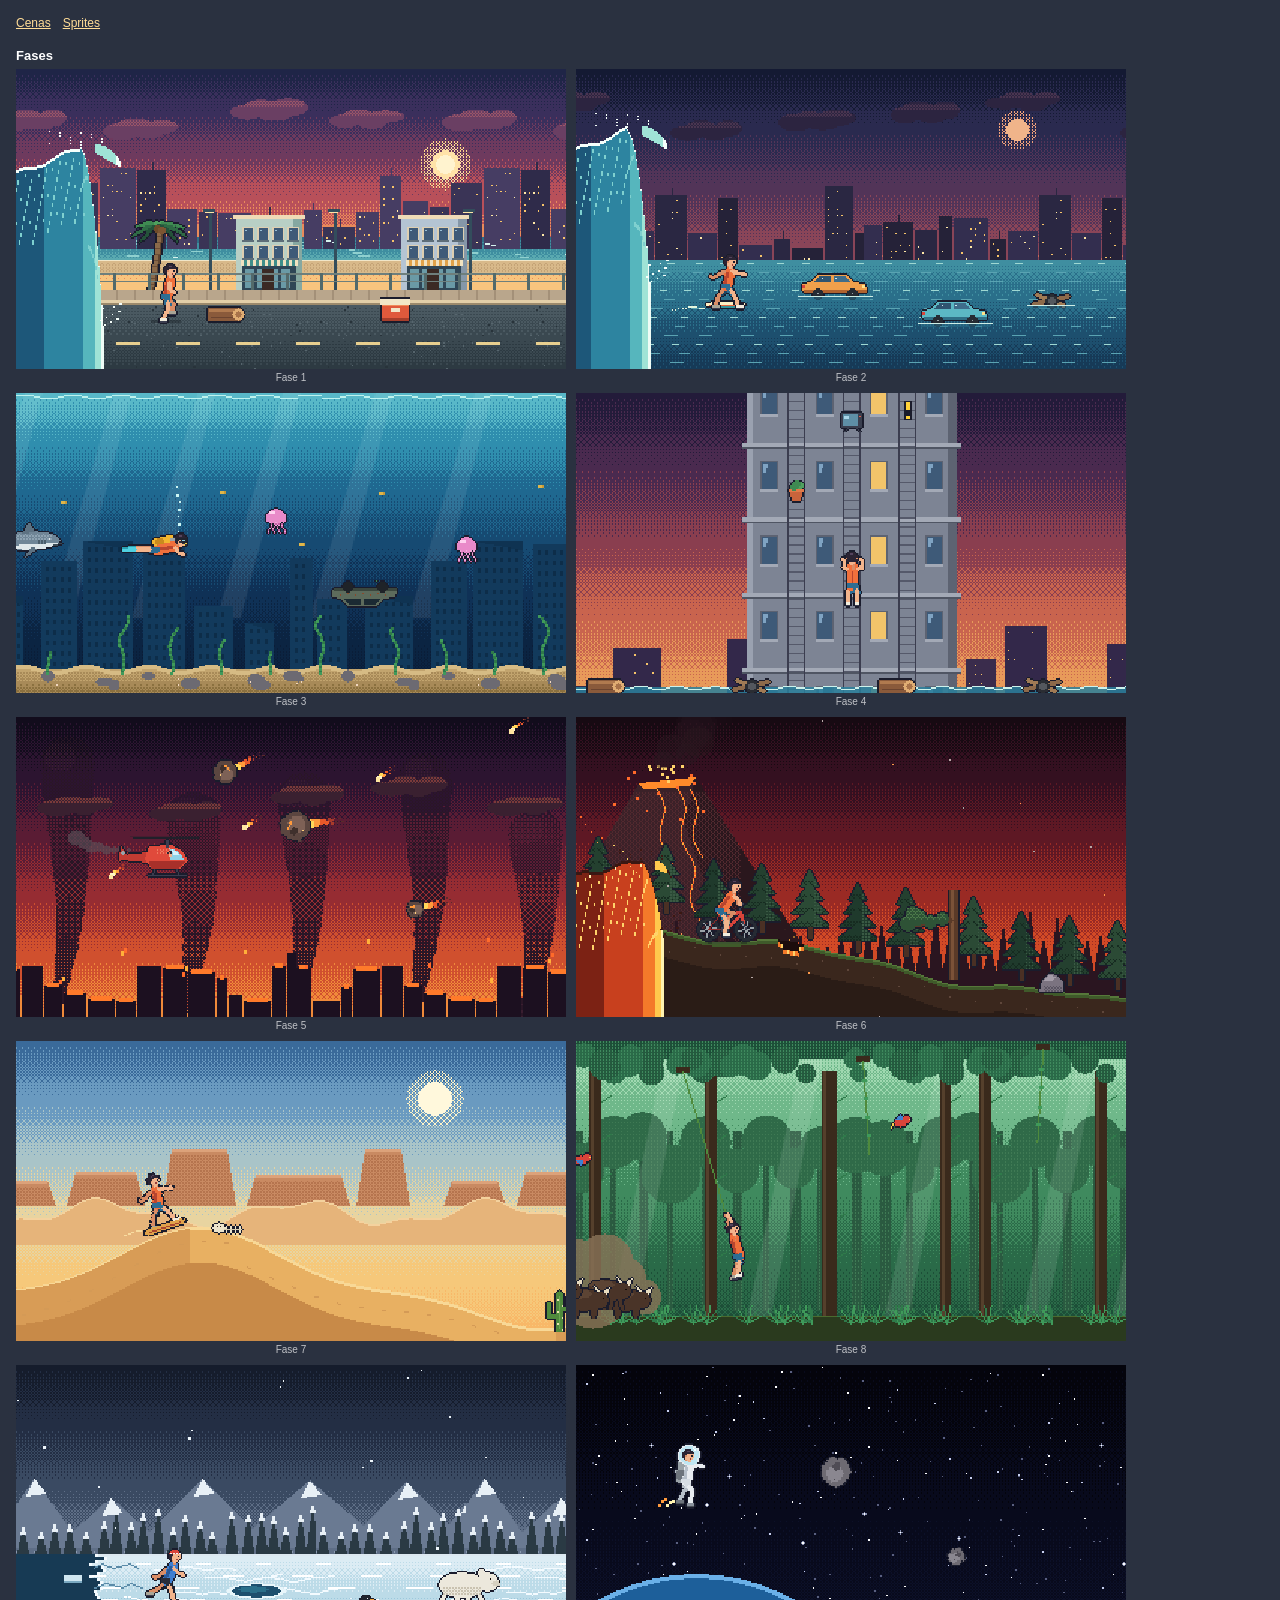
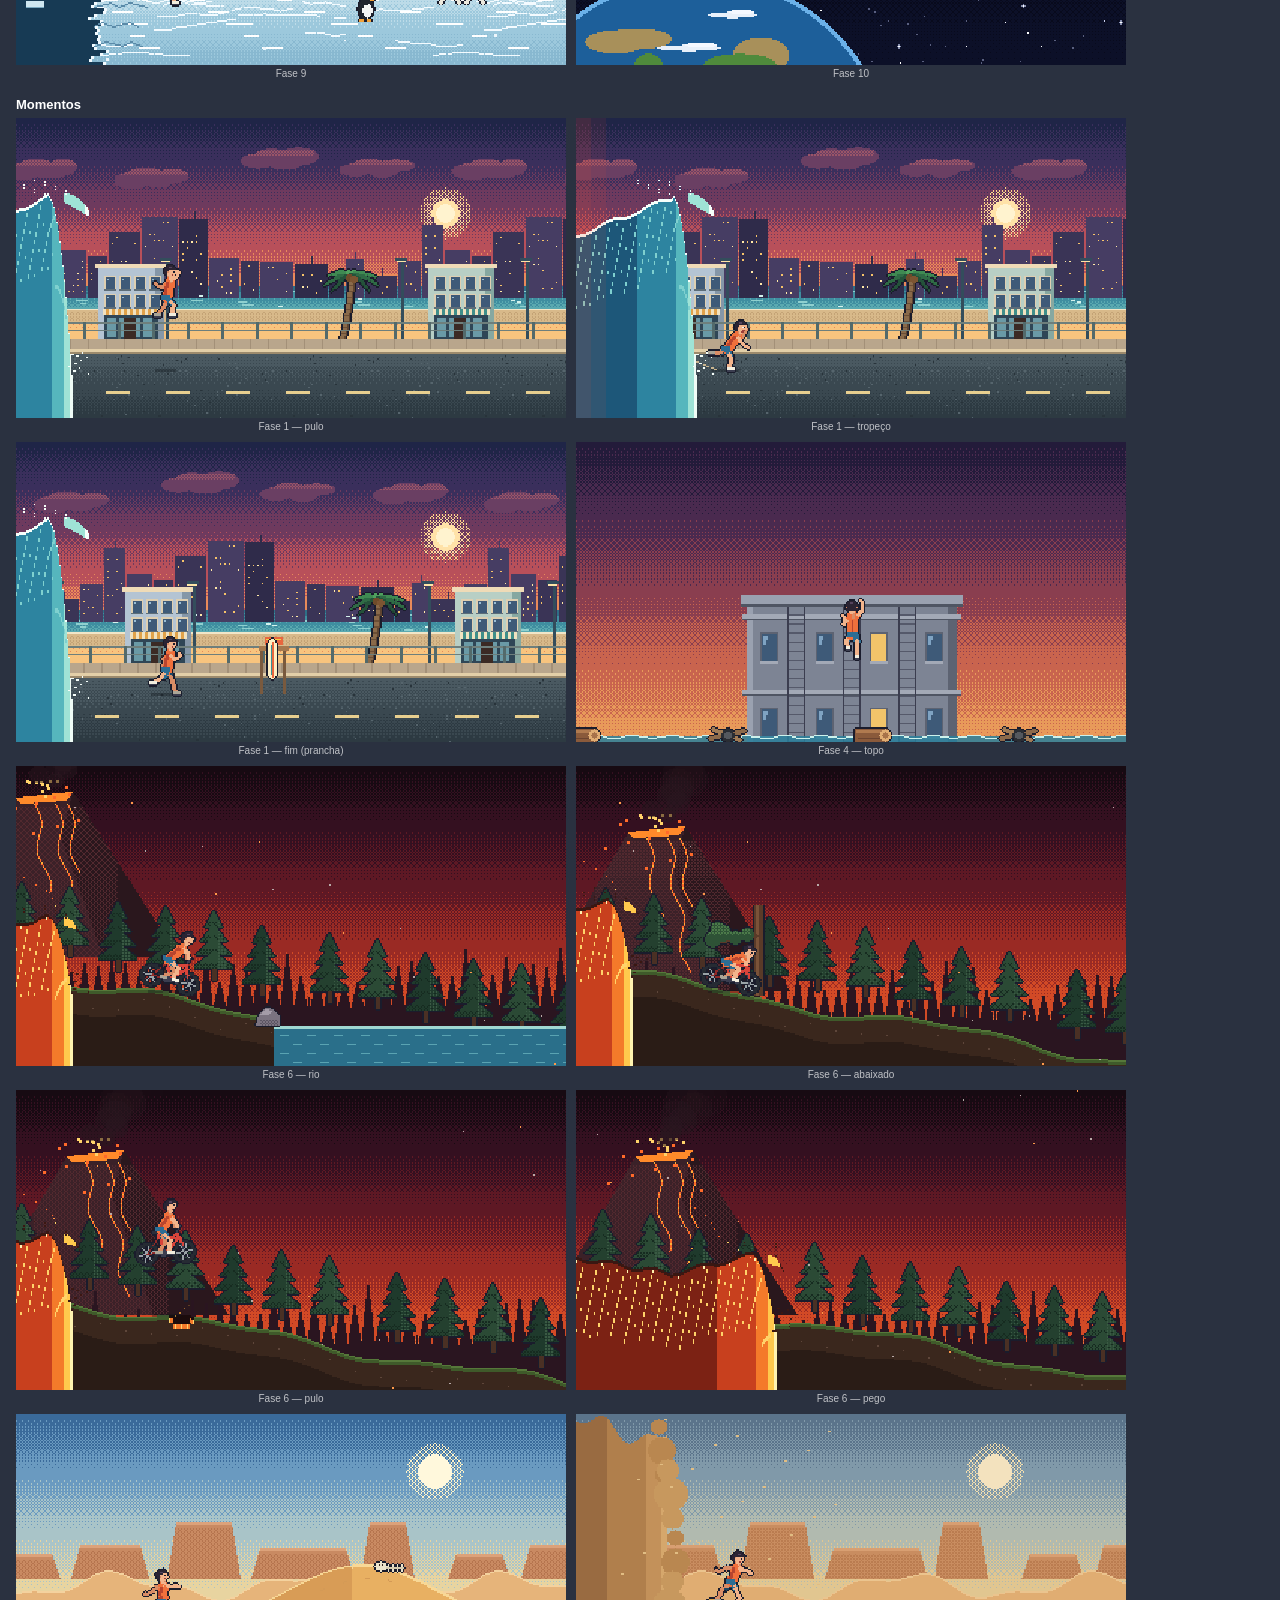
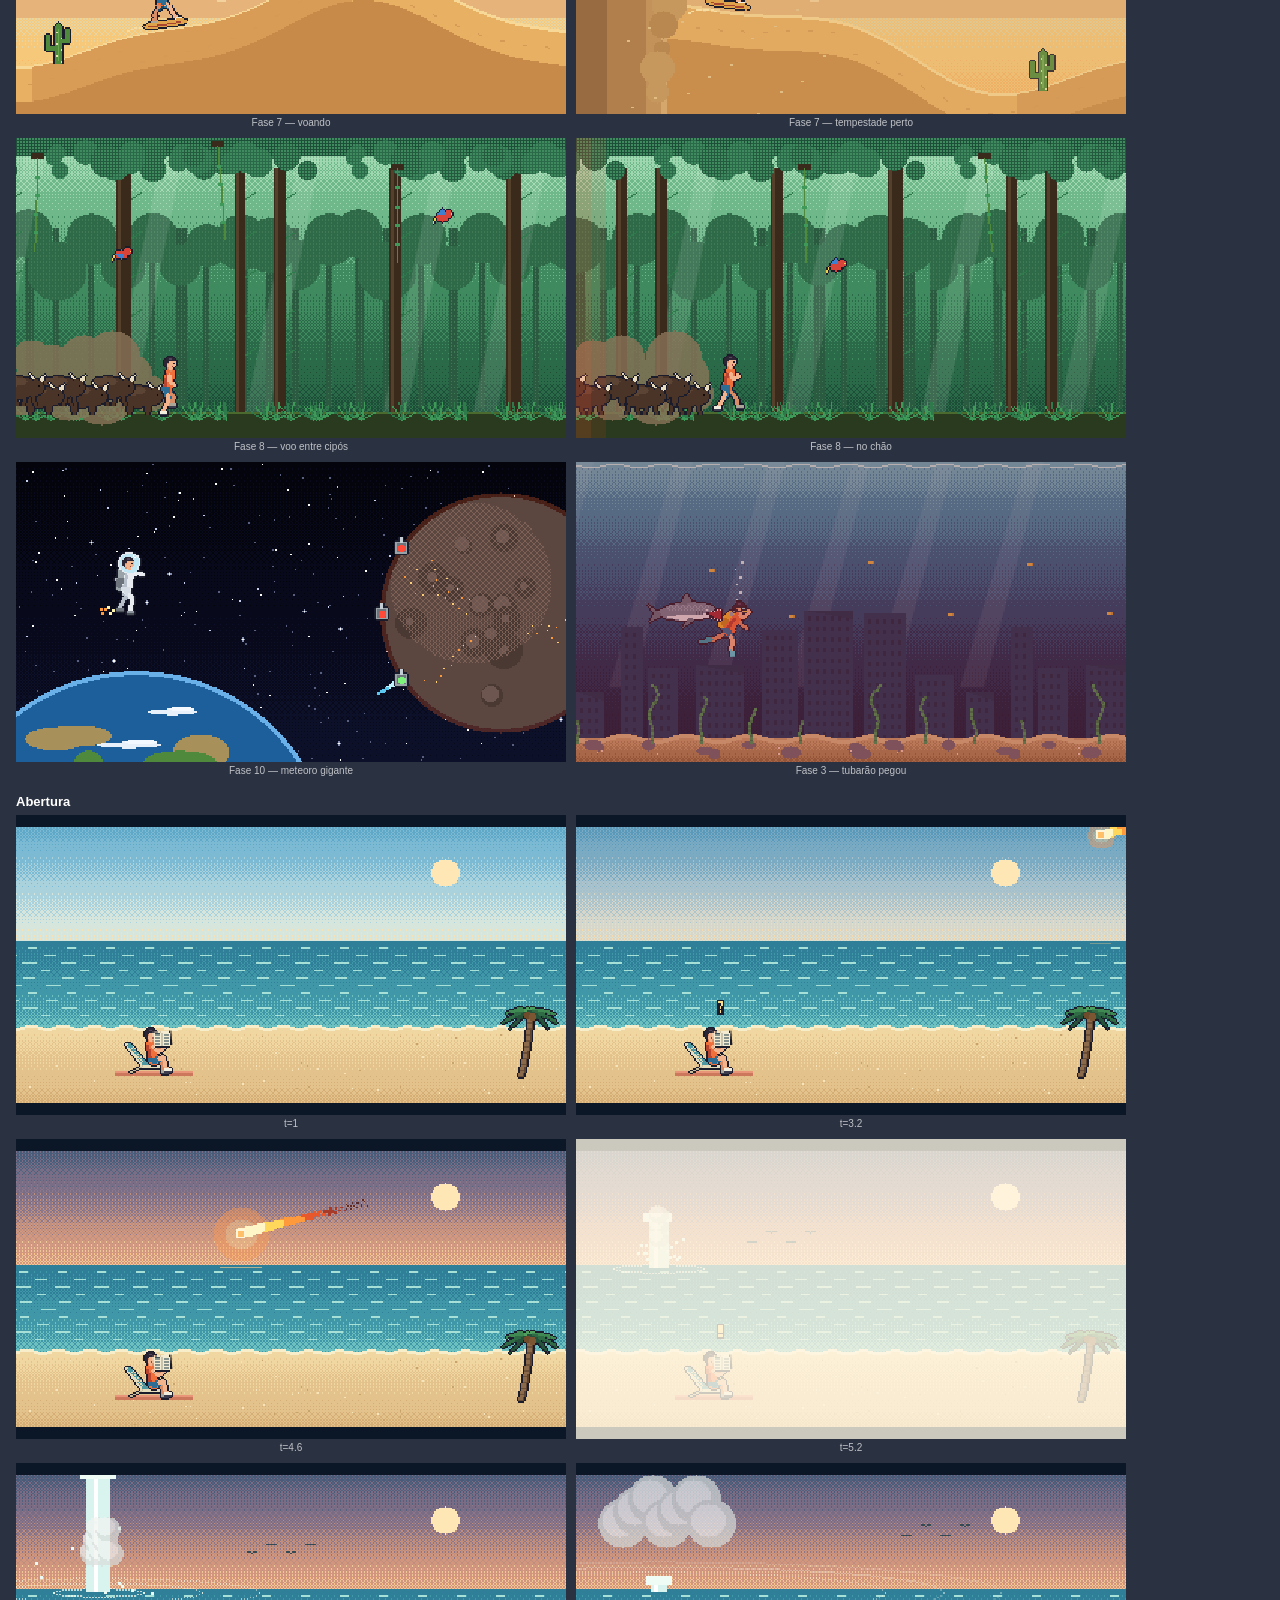
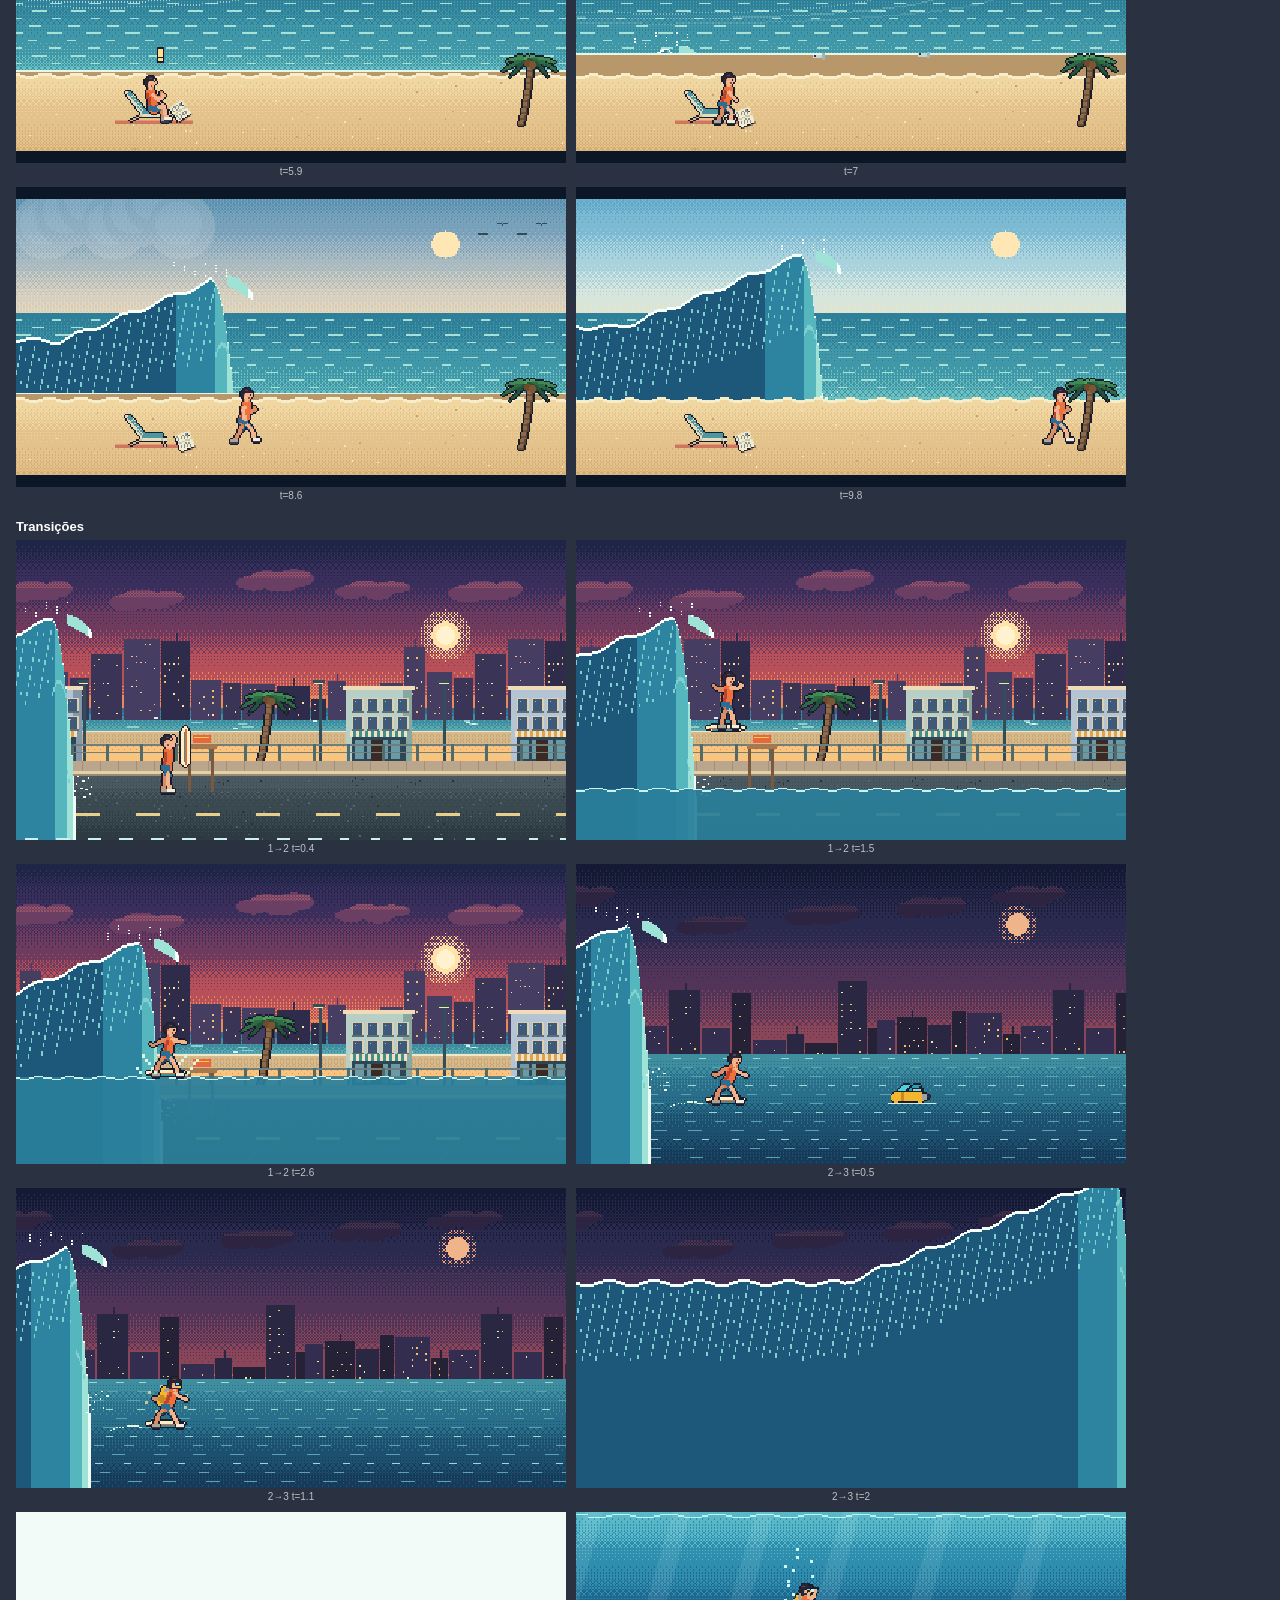
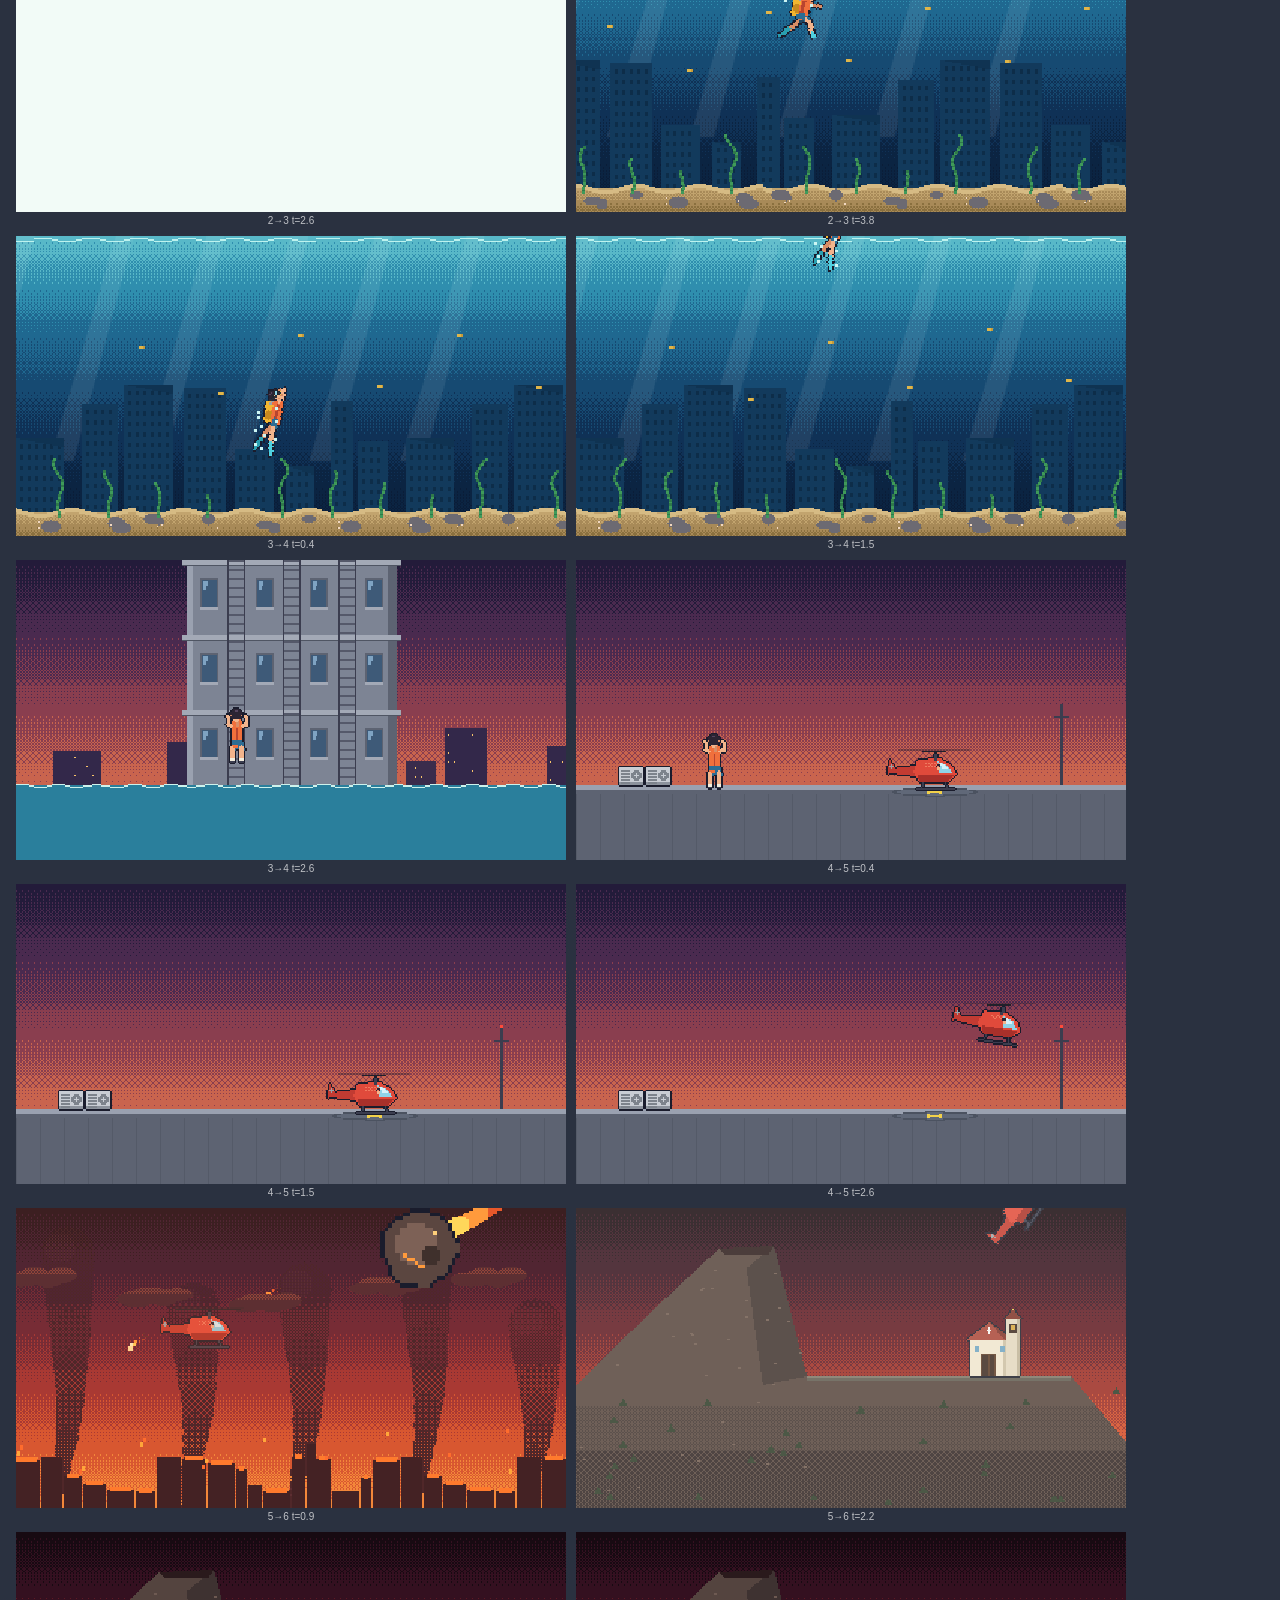
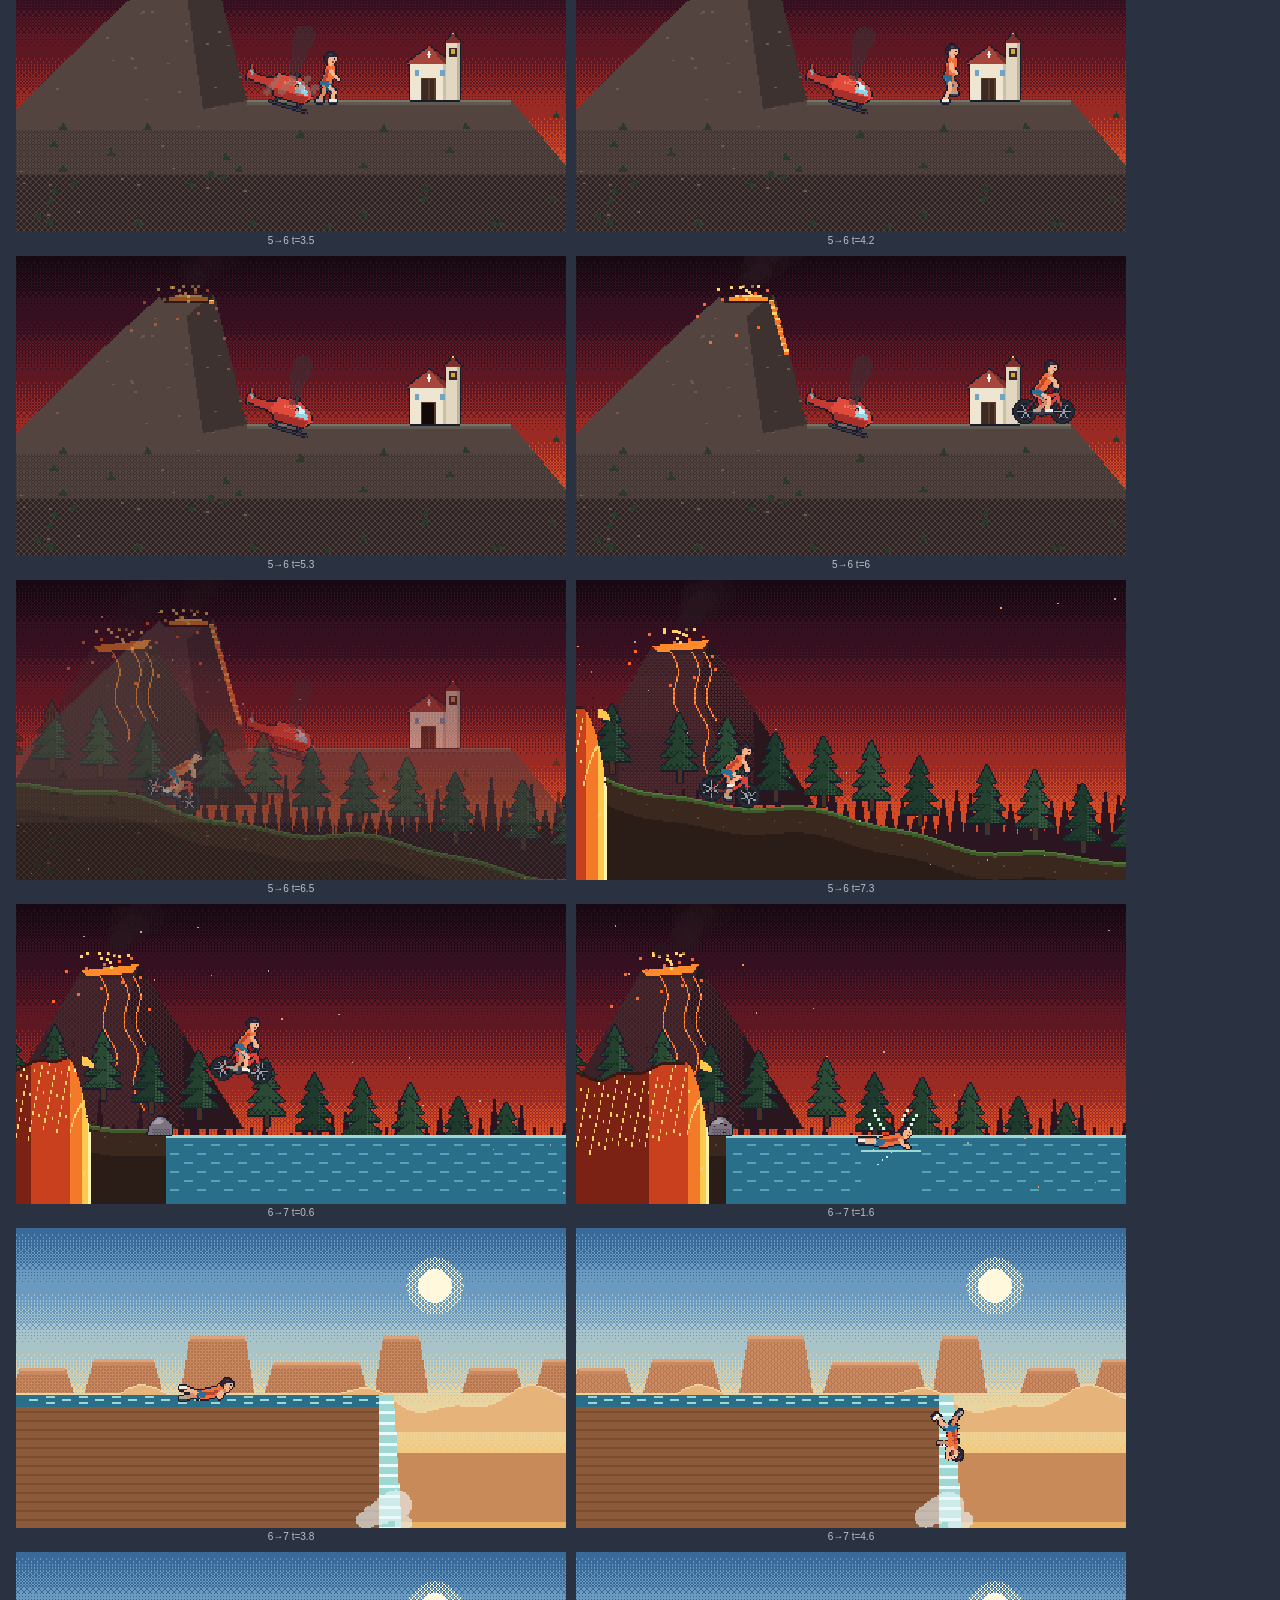
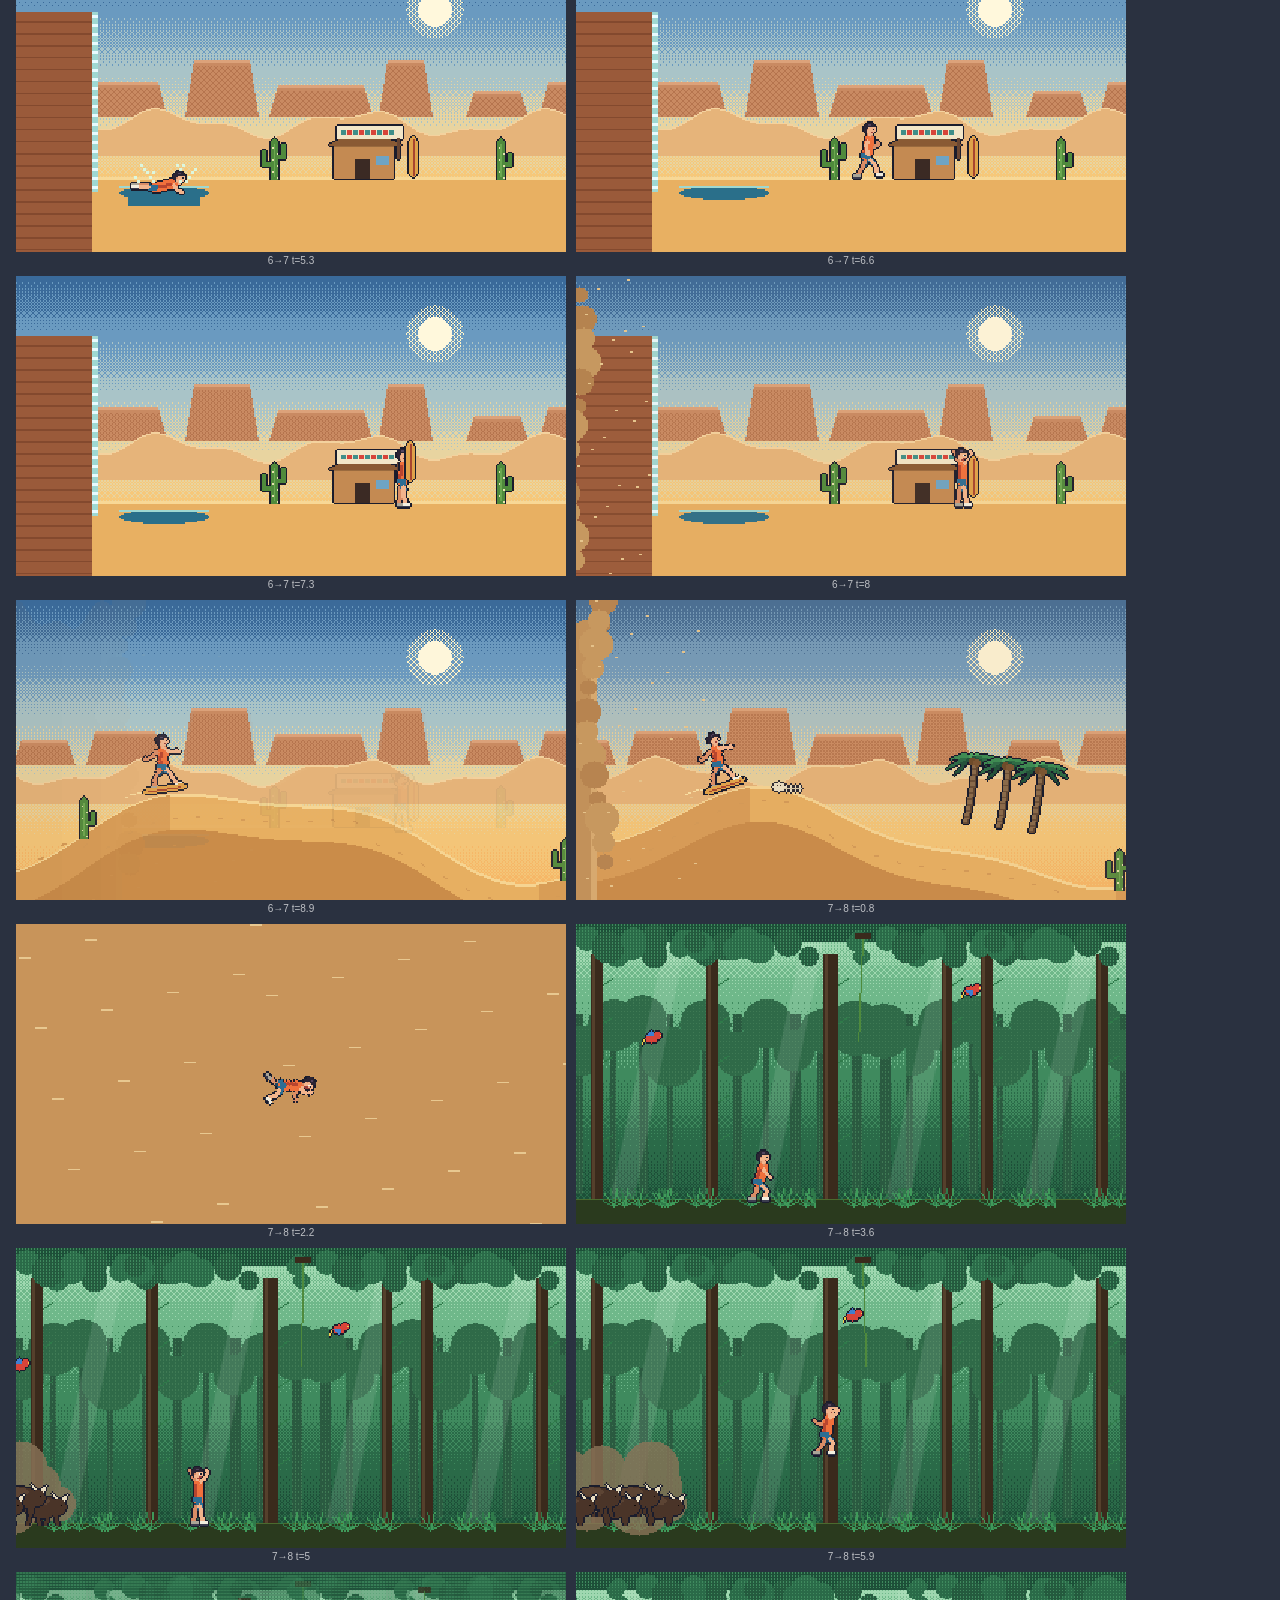
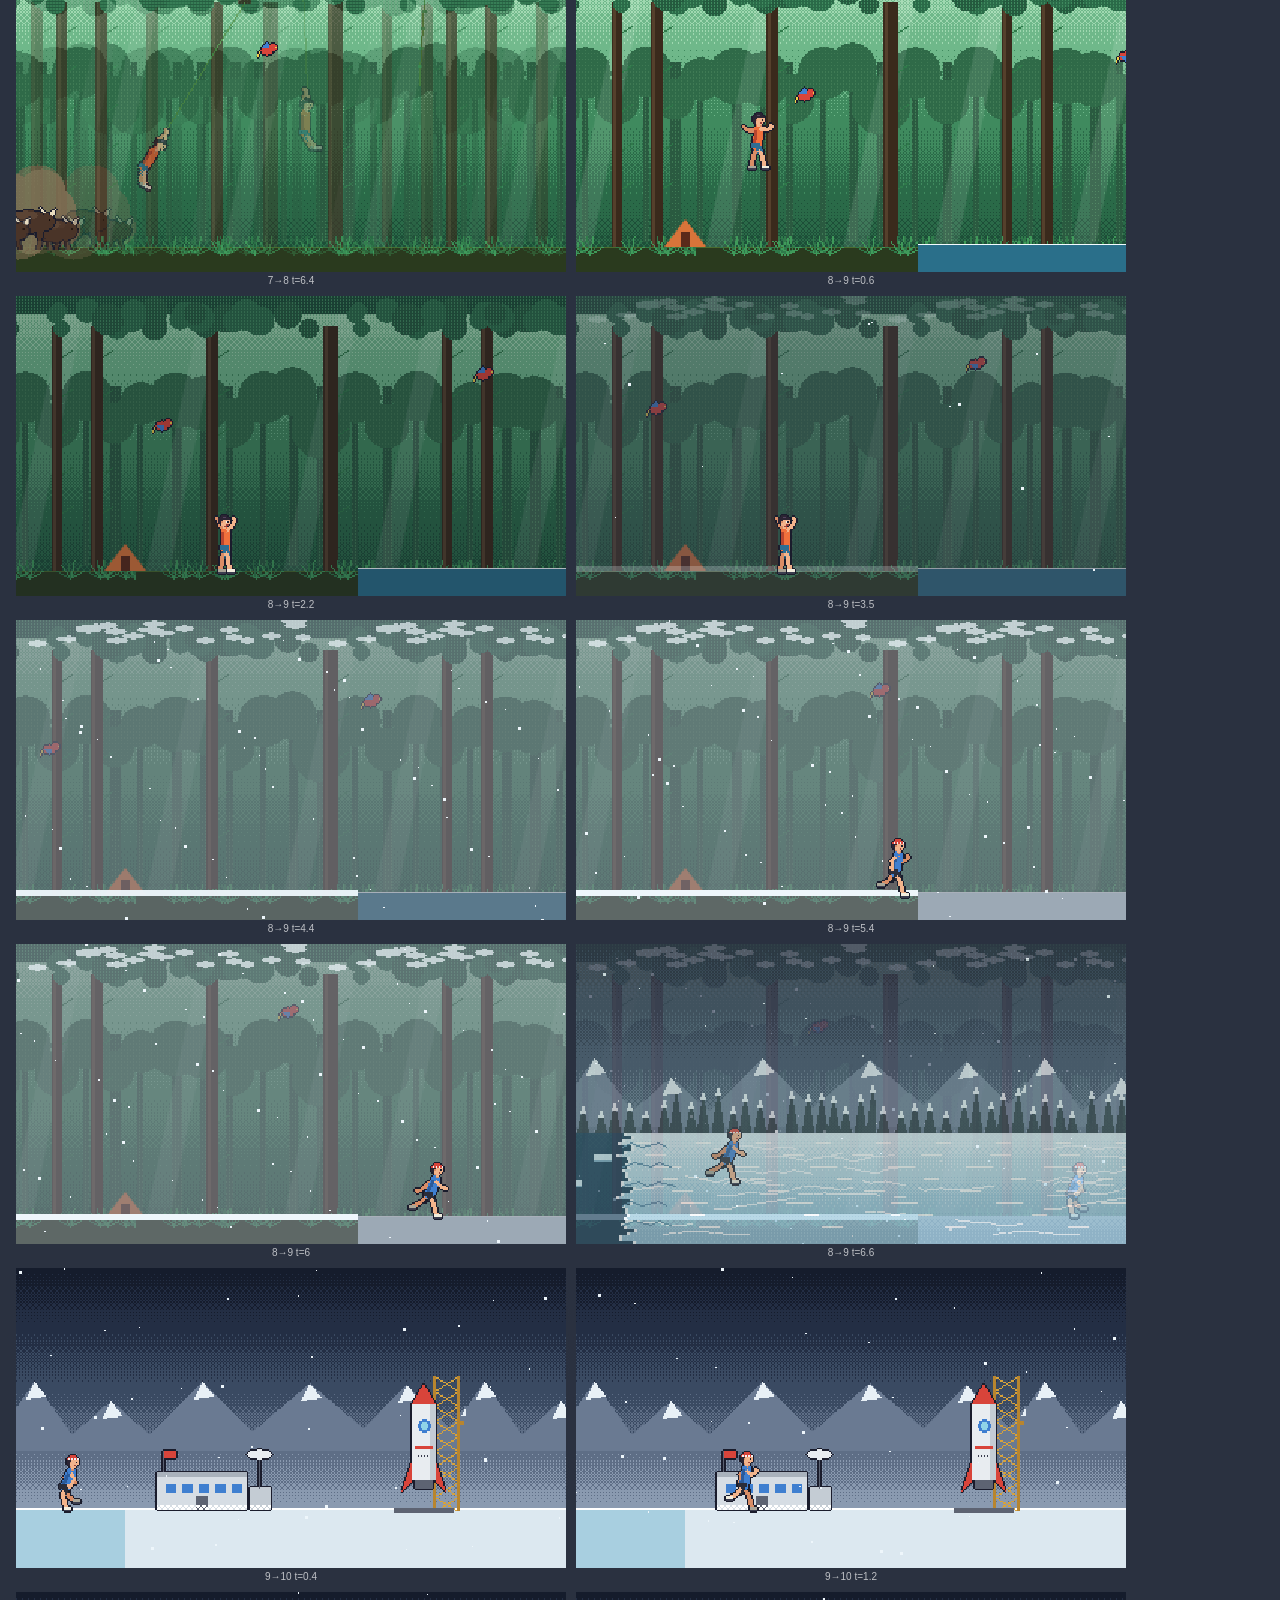
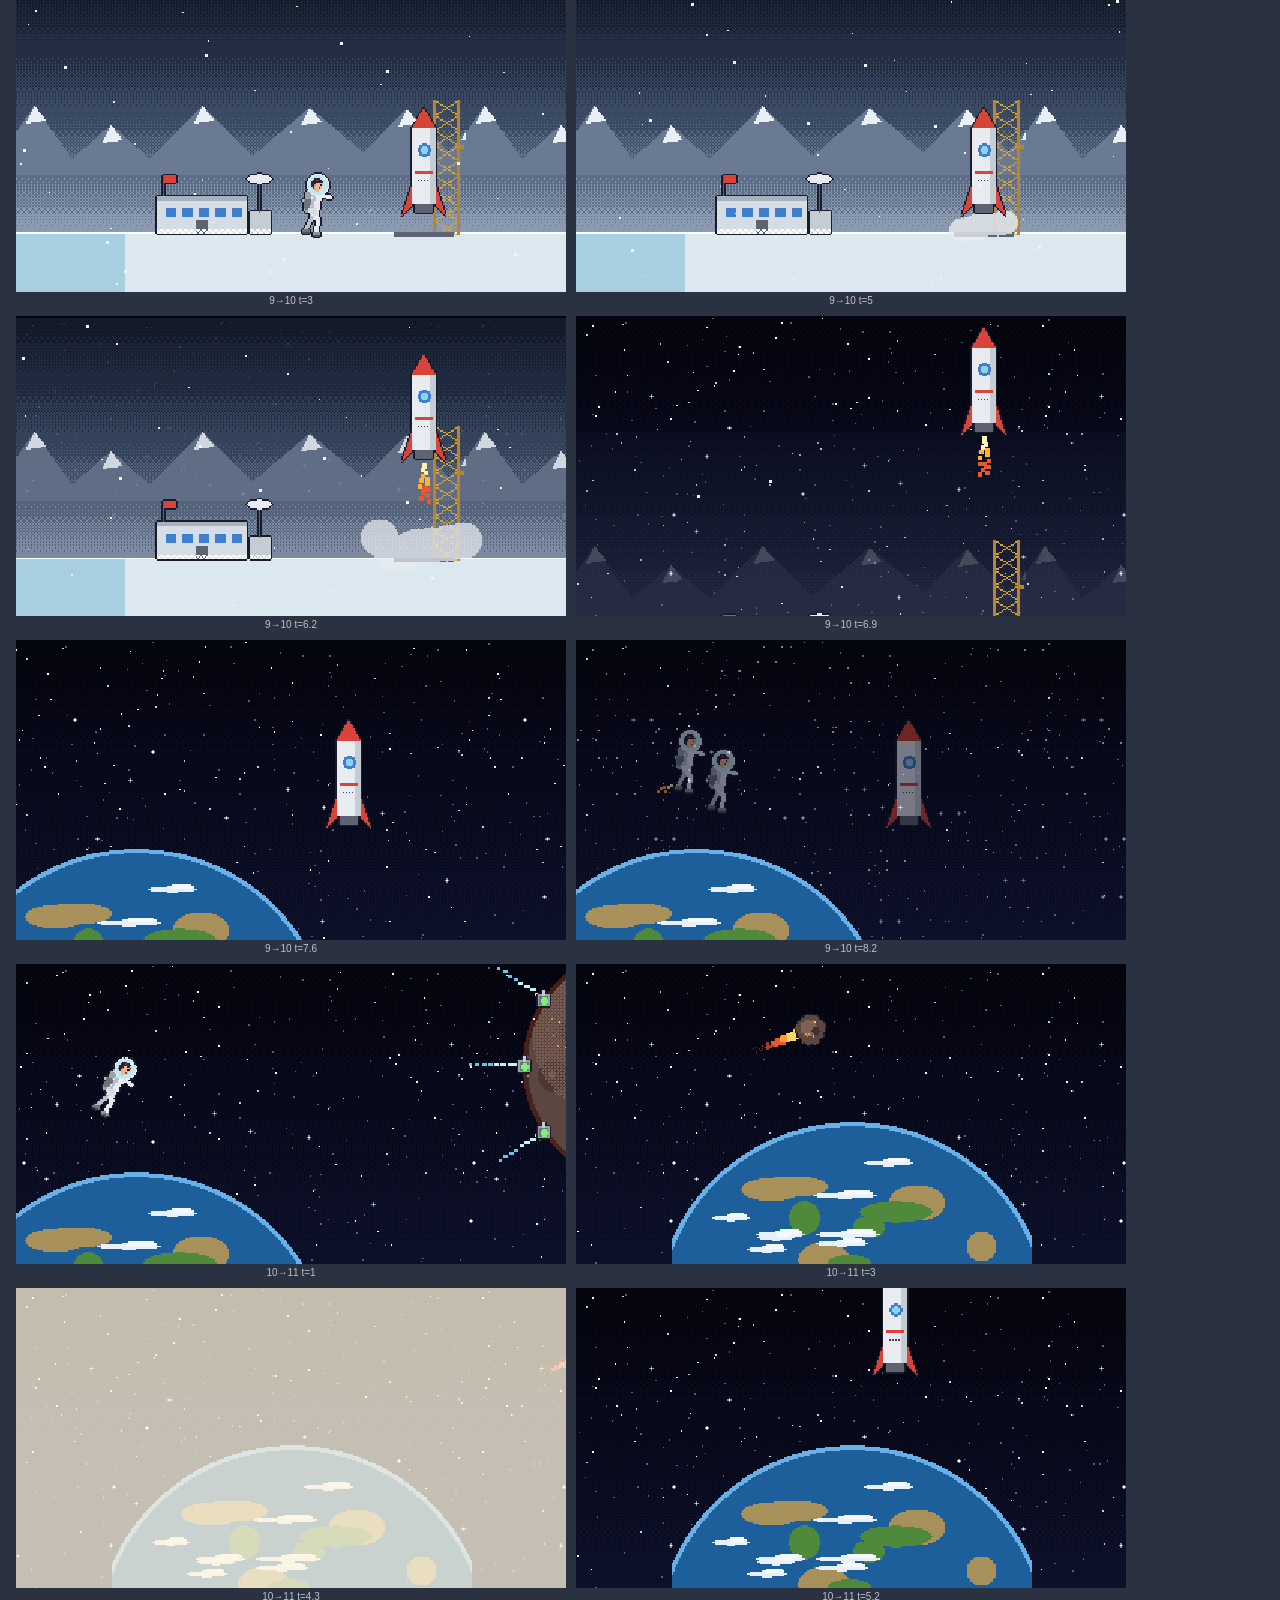
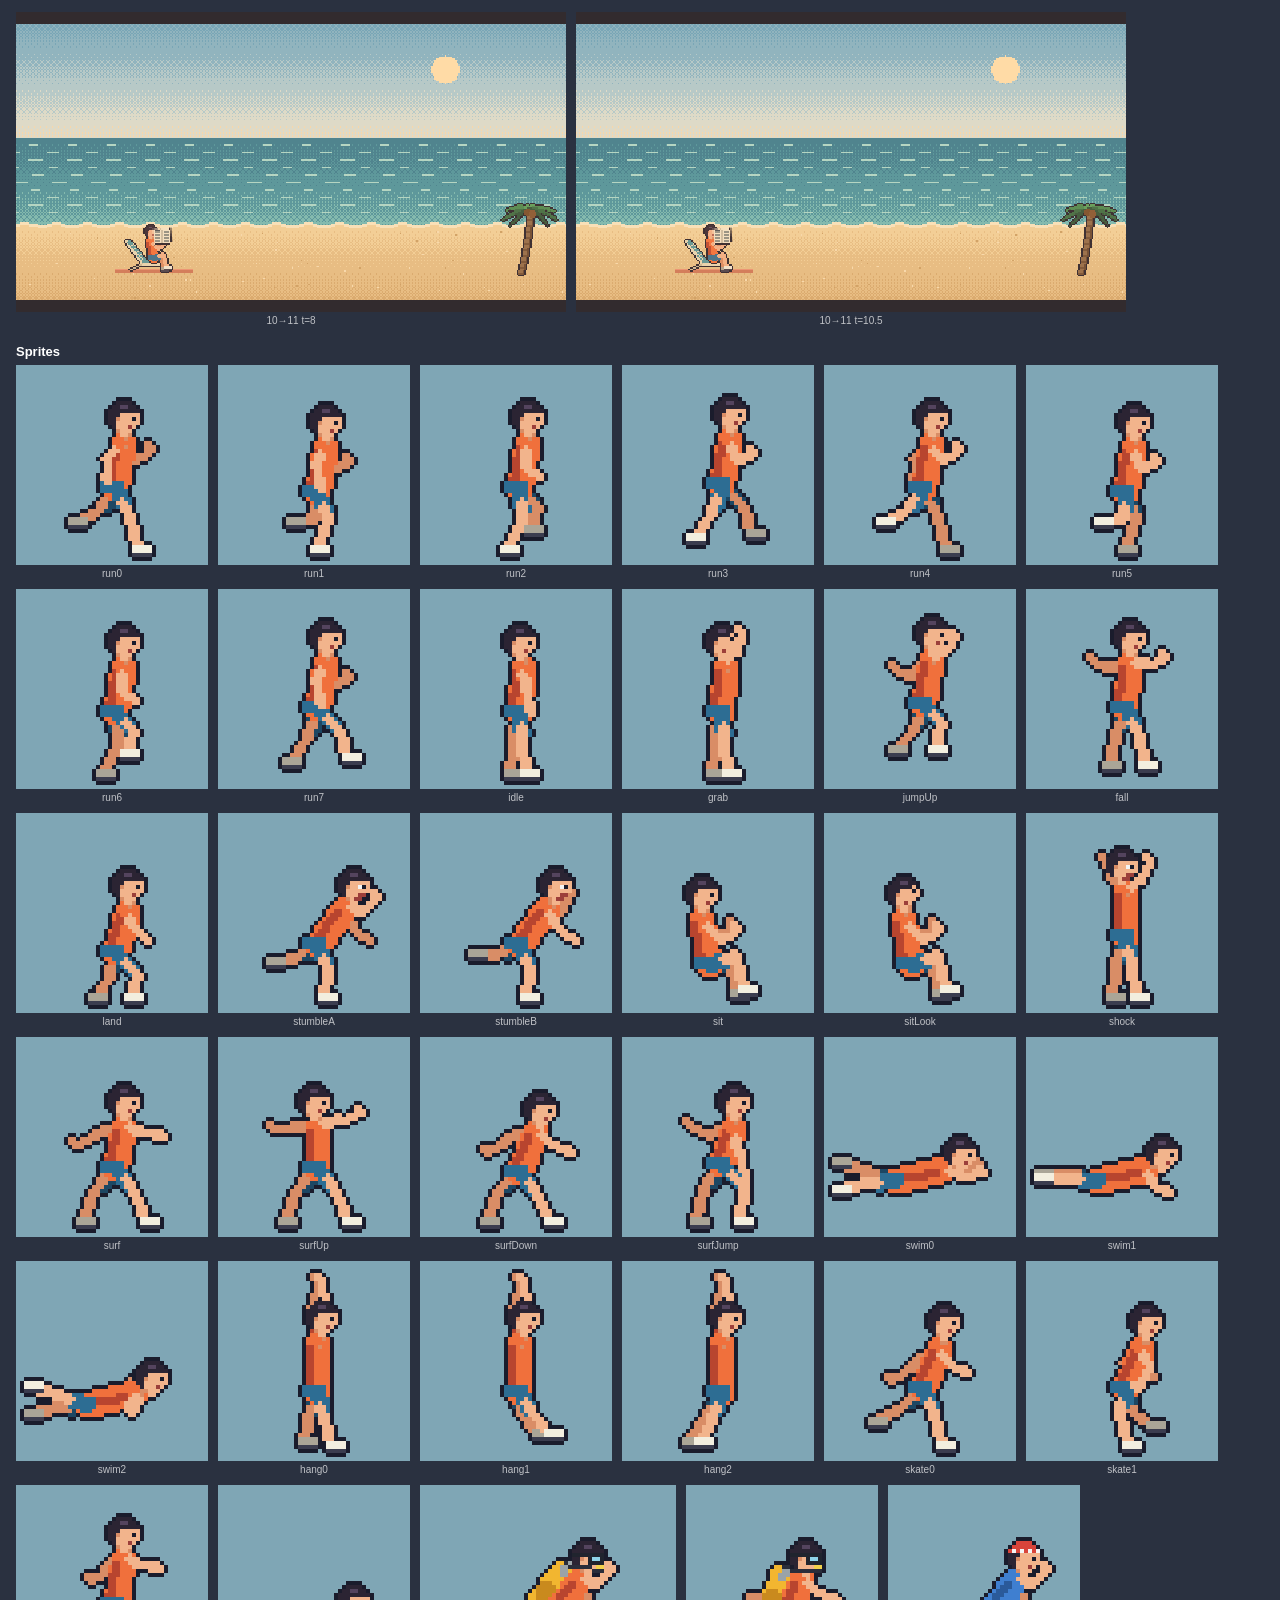
==== commit 37247615: "Fases 7 a 10 (deserto, floresta, gelo e espaço), cutscenes e final - Fase 7, O Deserto: sandboard na" ====
--- a/visual-check.html
+++ b/visual-check.html
@@ -13,10 +13,12 @@
  2:[{x:520,y:.3,type:'jelly',seed:1},{x:700,y:.7,type:'wreck',variant:1,seed:2},{x:900,y:.45,type:'jelly',seed:3}],
  3:[{lane:0,y:200,type:'pot',warn:0},{lane:2,y:-90,type:'ac',warn:.3},{lane:1,y:60,type:'tv',warn:0}],
  4:[{x:560,y:.3,type:'meteor',size:1.3,vx:-100,vy:.1,seed:1},{x:800,y:.7,type:'meteor',size:.8,vx:-60,vy:.2,seed:2},{x:420,y:.05,type:'meteor',size:1,vx:-60,vy:.4,seed:3}],
- 5:[{x:430,type:'crack'},{x:700,type:'branch'},{x:950,type:'rock'}]
+ 5:[{x:430,type:'crack'},{x:700,type:'branch'},{x:950,type:'rock'}],
+ 8:[{x:480,y:.3,type:'hole',seed:1},{x:700,y:.65,type:'penguin',seed:2,vy:.1},{x:900,y:.45,type:'bear',seed:3}],
+ 9:[{x:520,y:.3,type:'asteroid',size:1.2,vx:80,vy:0,seed:1},{x:760,y:.7,type:'asteroid',size:.8,vx:60,vy:0,seed:2}]
 };
 const play=section('cenas','Fases');
-for(let p=0;p<6;p++)scene(play,'Fase '+(p+1),(g,r)=>{g.start(p);g.intro=0;g.time=3.3;g.scroll=1600;g.speed=260;g.runCycle=.3;g.objects=objs[p].map(o=>({...o,hit:false}));if(p===1||p===2){g.surfY=.5;g.playerX=300;}if(p===3)g.distance=10;if(p===4){g.surfY=.45;g.health=2;}if(p===0||p===5){g.waveFront=175;g.trips=1;}});
+for(let p=0;p<PHASES.length;p++)scene(play,'Fase '+(p+1),(g,r)=>{g.start(p);g.intro=0;g.time=3.3;if(p<6){g.scroll=1600;g.speed=260;}g.runCycle=.3;g.objects=(objs[p]||[]).map(o=>({...o,hit:false}));if(p===6){for(let i=0;i<300;i++)g.update(1/120,{hold:duneSlope(g.scroll)<.05});}if(p===7){for(let i=0;i<200;i++)g.update(1/120,{hold:true});}if(p===8){g.surfY=.5;g.playerX=300;g.trips=1;g.waveFront=175;}if(p===9){g.surfY=.45;}if(p===1||p===2){g.surfY=.5;g.playerX=300;}if(p===3)g.distance=10;if(p===4){g.surfY=.45;g.health=2;}if(p===0||p===5){g.waveFront=175;g.trips=1;}});
 const extra=section('extra','Momentos');
 scene(extra,'Fase 1 — pulo',(g)=>{g.start(0);g.intro=0;g.time=2;g.scroll=900;g.speed=260;g.y=90;g.vy=200;});
 scene(extra,'Fase 1 — tropeço',(g)=>{g.start(0);g.intro=0;g.time=2;g.scroll=900;g.speed=90;g.stumble=.6;g.trips=2;g.waveFront=240;});
@@ -26,16 +28,22 @@
 scene(extra,'Fase 6 — abaixado',(g)=>{g.start(5);g.intro=0;g.time=2;g.scroll=3000;g.speed=340;g.duckTime=.3;g.objects=[{x:310,type:'branch',hit:false}];});
 scene(extra,'Fase 6 — pulo',(g)=>{g.start(5);g.intro=0;g.time=2;g.scroll=3300;g.speed=340;g.y=100;g.vy=100;g.objects=[{x:330,type:'crack',hit:false}];});
 scene(extra,'Fase 6 — pego',(g)=>{g.start(5);g.state='caught';g.caughtTime=.6;g.waveFront=400;g.scroll=2000;});
+scene(extra,'Fase 7 — voando',(g)=>{g.start(6);g.intro=0;g.time=2;let i=0;while(g.grounded&&i++<3000)g.update(1/120,{hold:g.grounded?duneSlope(g.scroll)<.05:false});for(let k=0;k<20;k++)g.update(1/120,{});});
+scene(extra,'Fase 7 — tempestade perto',(g)=>{g.start(6);g.intro=0;g.time=2;g.gap=120;});
+scene(extra,'Fase 8 — voo entre cipós',(g)=>{g.start(7);g.intro=0;for(let i=0;i<120*3;i++)g.update(1/120,{hold:g.mode==='swing'?!(g.theta>.5&&g.omega>0):g.wx<g.anchor.x+200&&false});});
+scene(extra,'Fase 8 — no chão',(g)=>{g.start(7);g.intro=0;g.mode='ground';g.wy=126;g.trips=2;g.waveFront=260;g.runCycle=.4;});
+scene(extra,'Fase 10 — meteoro gigante',(g)=>{g.start(9);g.intro=0;g.field=16;g.update(1/120);g.boss.x=g.viewWidth-130;g.beacons[0].done=true;g.distance=1;g.time=3;});
 scene(extra,'Fase 3 — tubarão pegou',(g)=>{g.start(2);g.state='caught';g.caughtTime=.8;g.waveFront=400;g.surfY=.5;});
 const open=section('abertura','Abertura');
 for(const t of [1,3.2,4.6,5.2,5.9,7,8.6,9.8])scene(open,'t='+t,(g)=>{g.beginOpening();g.openingTime=t;g.time=t;});
 const trans=section('transicoes','Transições');
-const TIMES={1:[.5,1.1,2.0,2.6,3.8],4:[.9,2.2,3.5,4.2,5.3,6.0,6.5,7.3],5:[.6,1.6,3.2]};
-for(let k=0;k<6;k++)for(const t of (TIMES[k]||[.4,1.5,2.6]))scene(trans,`${k+1}→${k+2} t=${t}`,(g)=>{g.start(k);g.state='transition';g.transitionFrom=k;g.transitionTime=t;g.time=t;g.scroll=1200;g.waveFront=110;});
+const TIMES={1:[.5,1.1,2.0,2.6,3.8],4:[.9,2.2,3.5,4.2,5.3,6.0,6.5,7.3],5:[.6,1.6,3.8,4.6,5.3,6.6,7.3,8.0,8.9],6:[.8,2.2,3.6,5.0,5.9,6.4],7:[.6,2.2,3.5,4.4,5.4,6.0,6.6],8:[.4,1.2,3.0,5.0,6.2,6.9,7.6,8.2],9:[1,3,4.3,5.2,8,10.5]};
+for(let k=0;k<PHASES.length;k++)for(const t of (TIMES[k]||[.4,1.5,2.6]))scene(trans,`${k+1}→${k+2} t=${t}`,(g)=>{g.start(k);g.state='transition';g.transitionFrom=k;g.transitionTime=t;g.time=t;g.scroll=1200;g.waveFront=110;});
 const spr=section('sprites','Sprites');
 function showSprite(name,img,zoom=4){const f=document.createElement('figure'),c=document.createElement('canvas');c.className='sprite';c.width=img.width;c.height=img.height;c.getContext('2d').drawImage(img,0,0);c.style.width=img.width*zoom+'px';const cap=document.createElement('figcaption');cap.textContent=name;f.append(c,cap);spr.append(f);}
 Art.hero.run.forEach((c,i)=>showSprite('run'+i,c));for(const [k,v] of Object.entries(Art.hero))if(v instanceof HTMLCanvasElement)showSprite(k,v);Art.hero.climb.forEach((c,i)=>showSprite('climb'+i,c));
-for(const k of ['board','boardUp','rack','log','cooler','debris','pot','ac','tv','rock','trunk','palm','chair','paper','helipad','diveKit','chapel','branch','bike'])showSprite(k,Art[k],3);
+for(const k of ['board','boardUp','rack','log','cooler','debris','pot','ac','tv','rock','trunk','palm','chair','paper','helipad','diveKit','chapel','branch','bike','sandboardUp','bones','hut','hole','rocket','gantry','base'])showSprite(k,Art[k],3);
+for(const k of ['cactus','buffalo','parrot','penguin','bear','asteroid','beacon'])Art[k].forEach((c,i)=>showSprite(k+i,c,3));for(const k of ['ride','crouch','air'])showSprite('sand-'+k,Art.sand[k]);
 Art.hero.dive.forEach((c,i)=>showSprite('dive'+i,c));Art.rider.pedal.forEach((c,i)=>showSprite('pedal'+i,c));showSprite('duck',Art.rider.duck);showSprite('stand',Art.rider.stand);
 for(const k of ['cars','wreck','jelly','shark','meteor','heli','pine','tree'])Art[k].forEach((c,i)=>showSprite(k+i,c,3));
 </script>
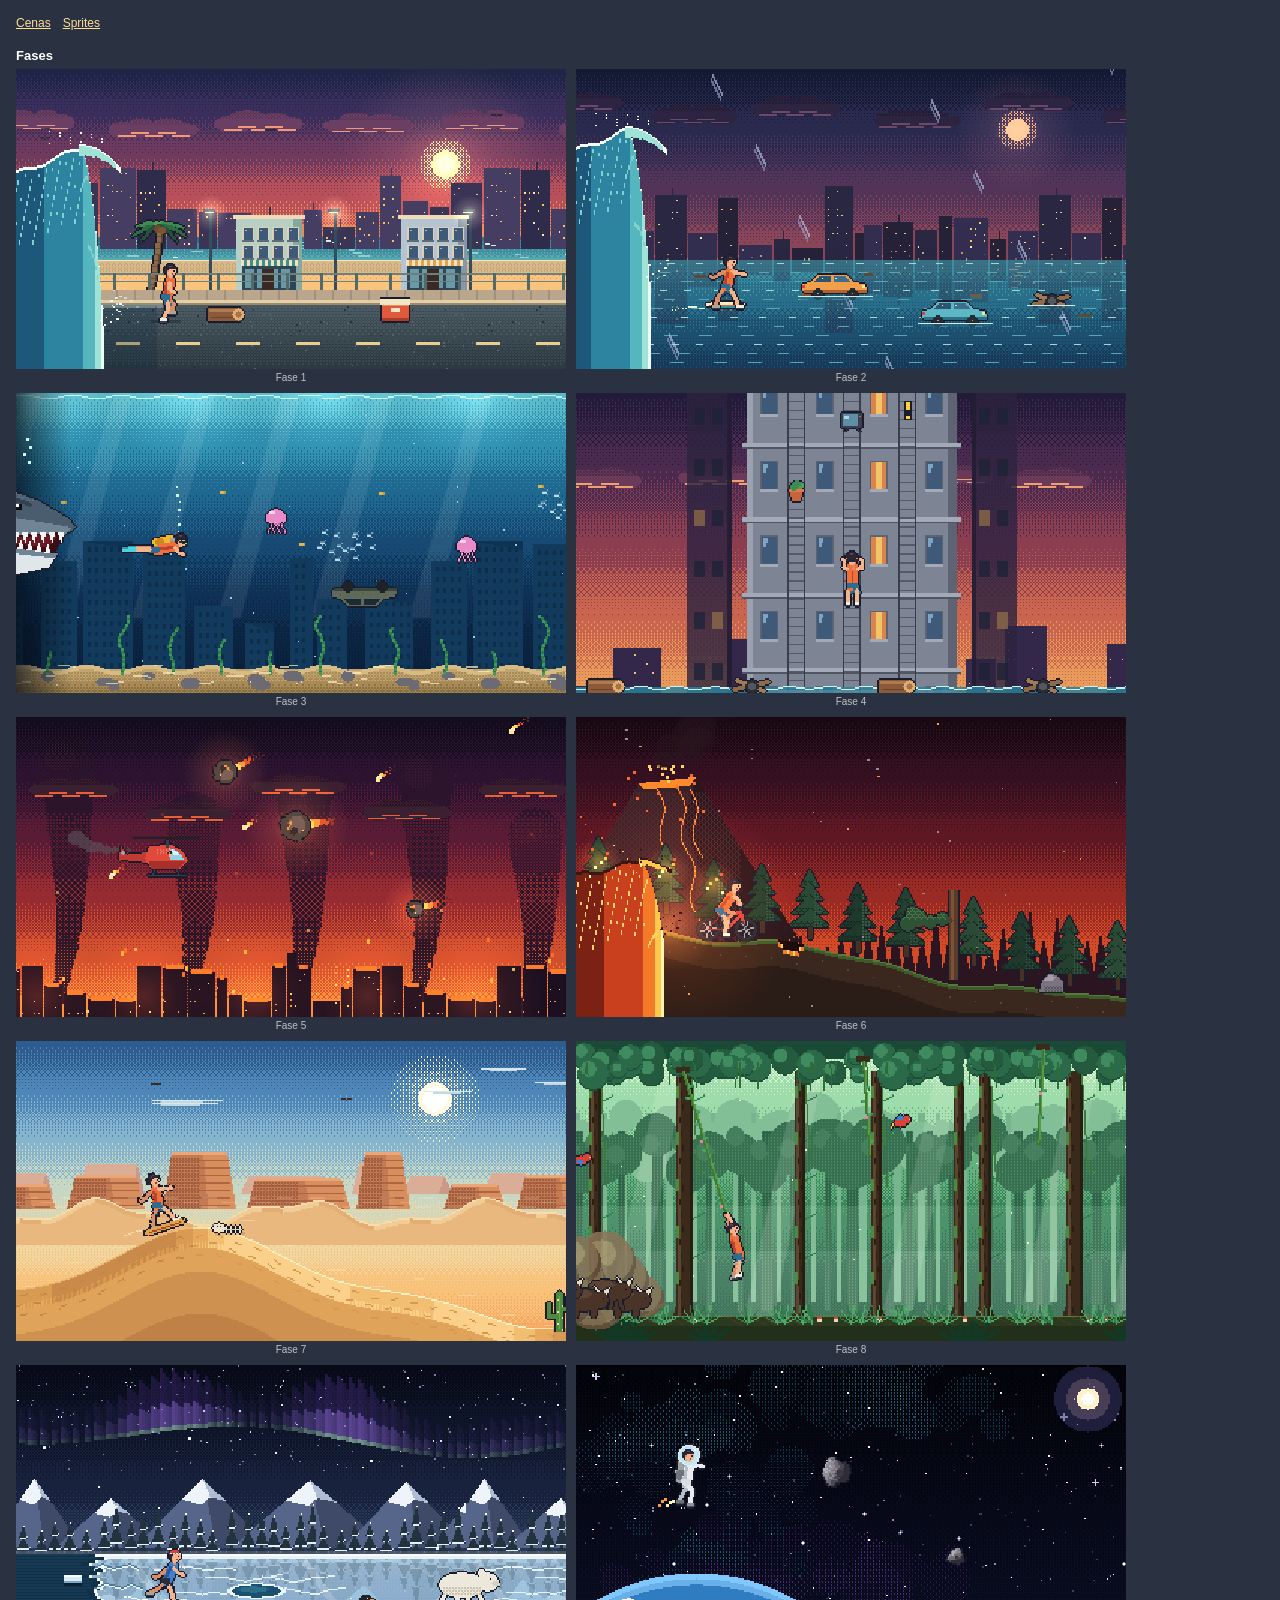
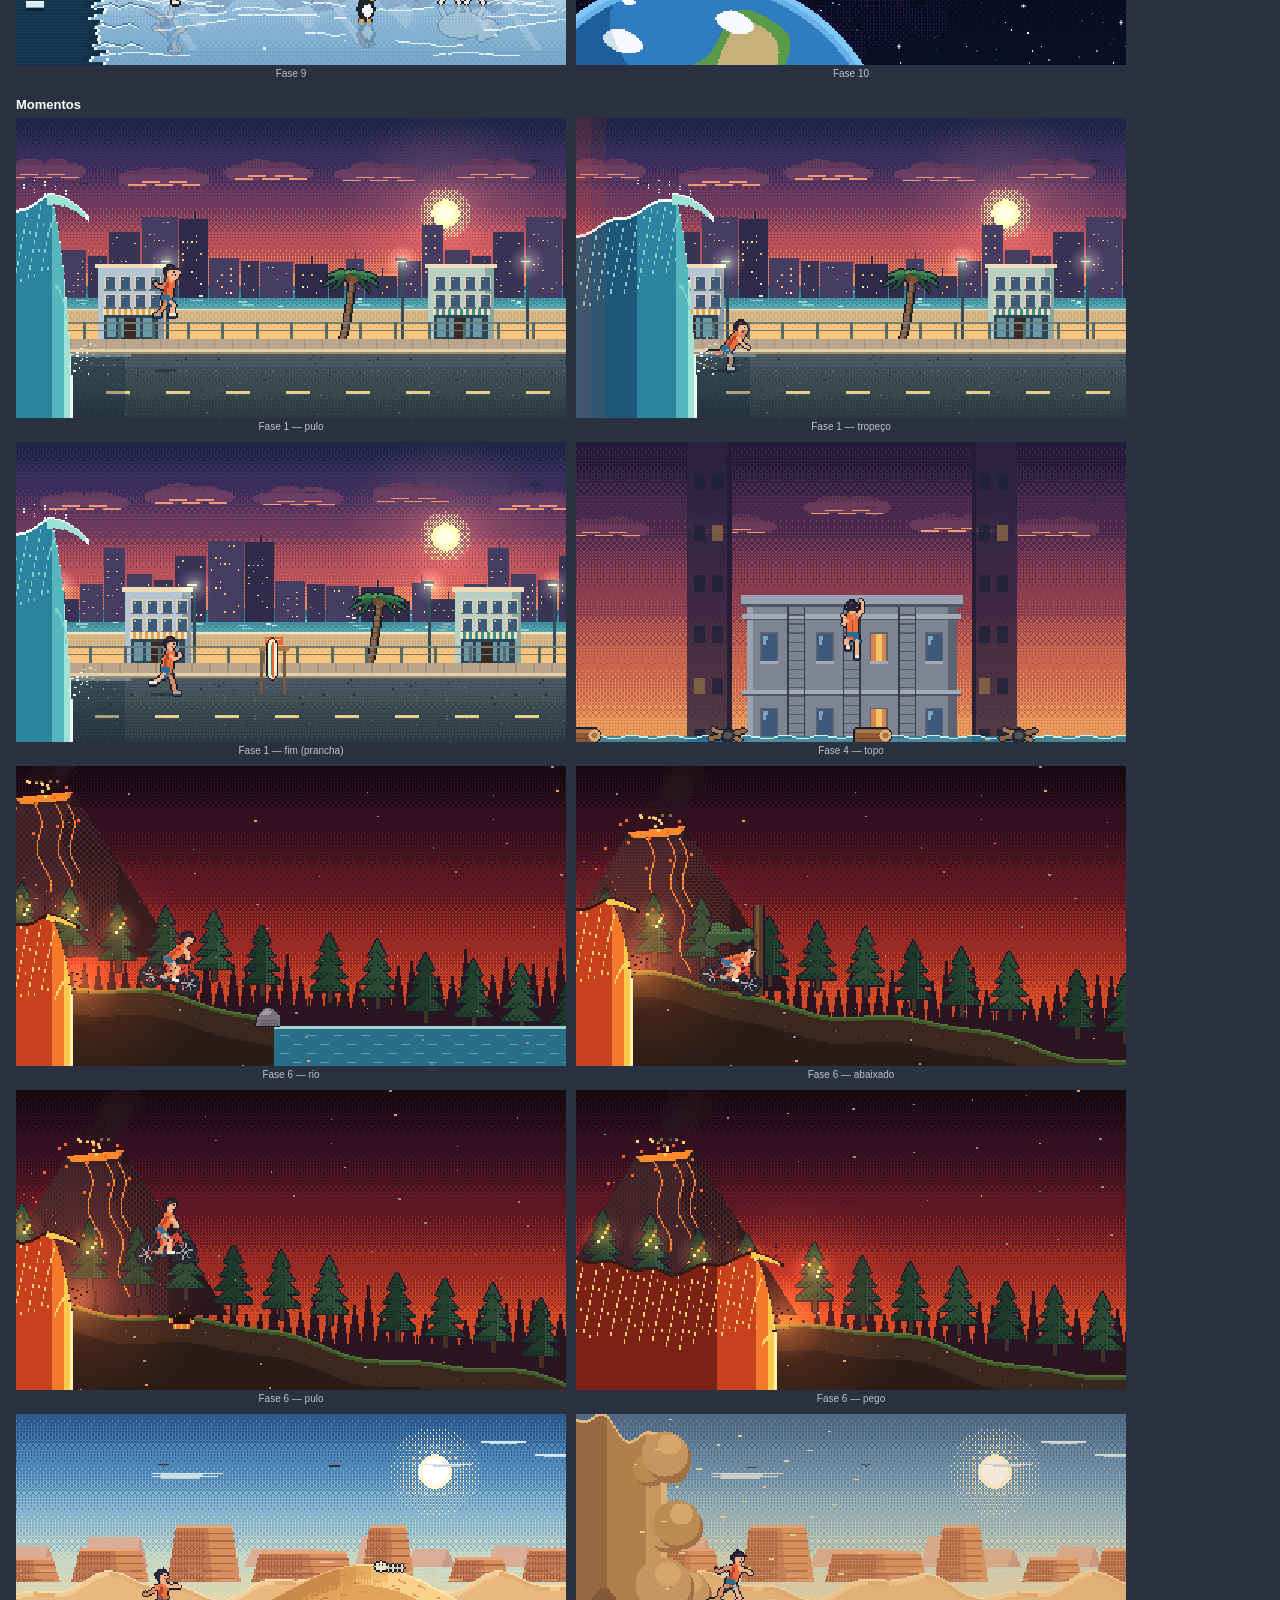
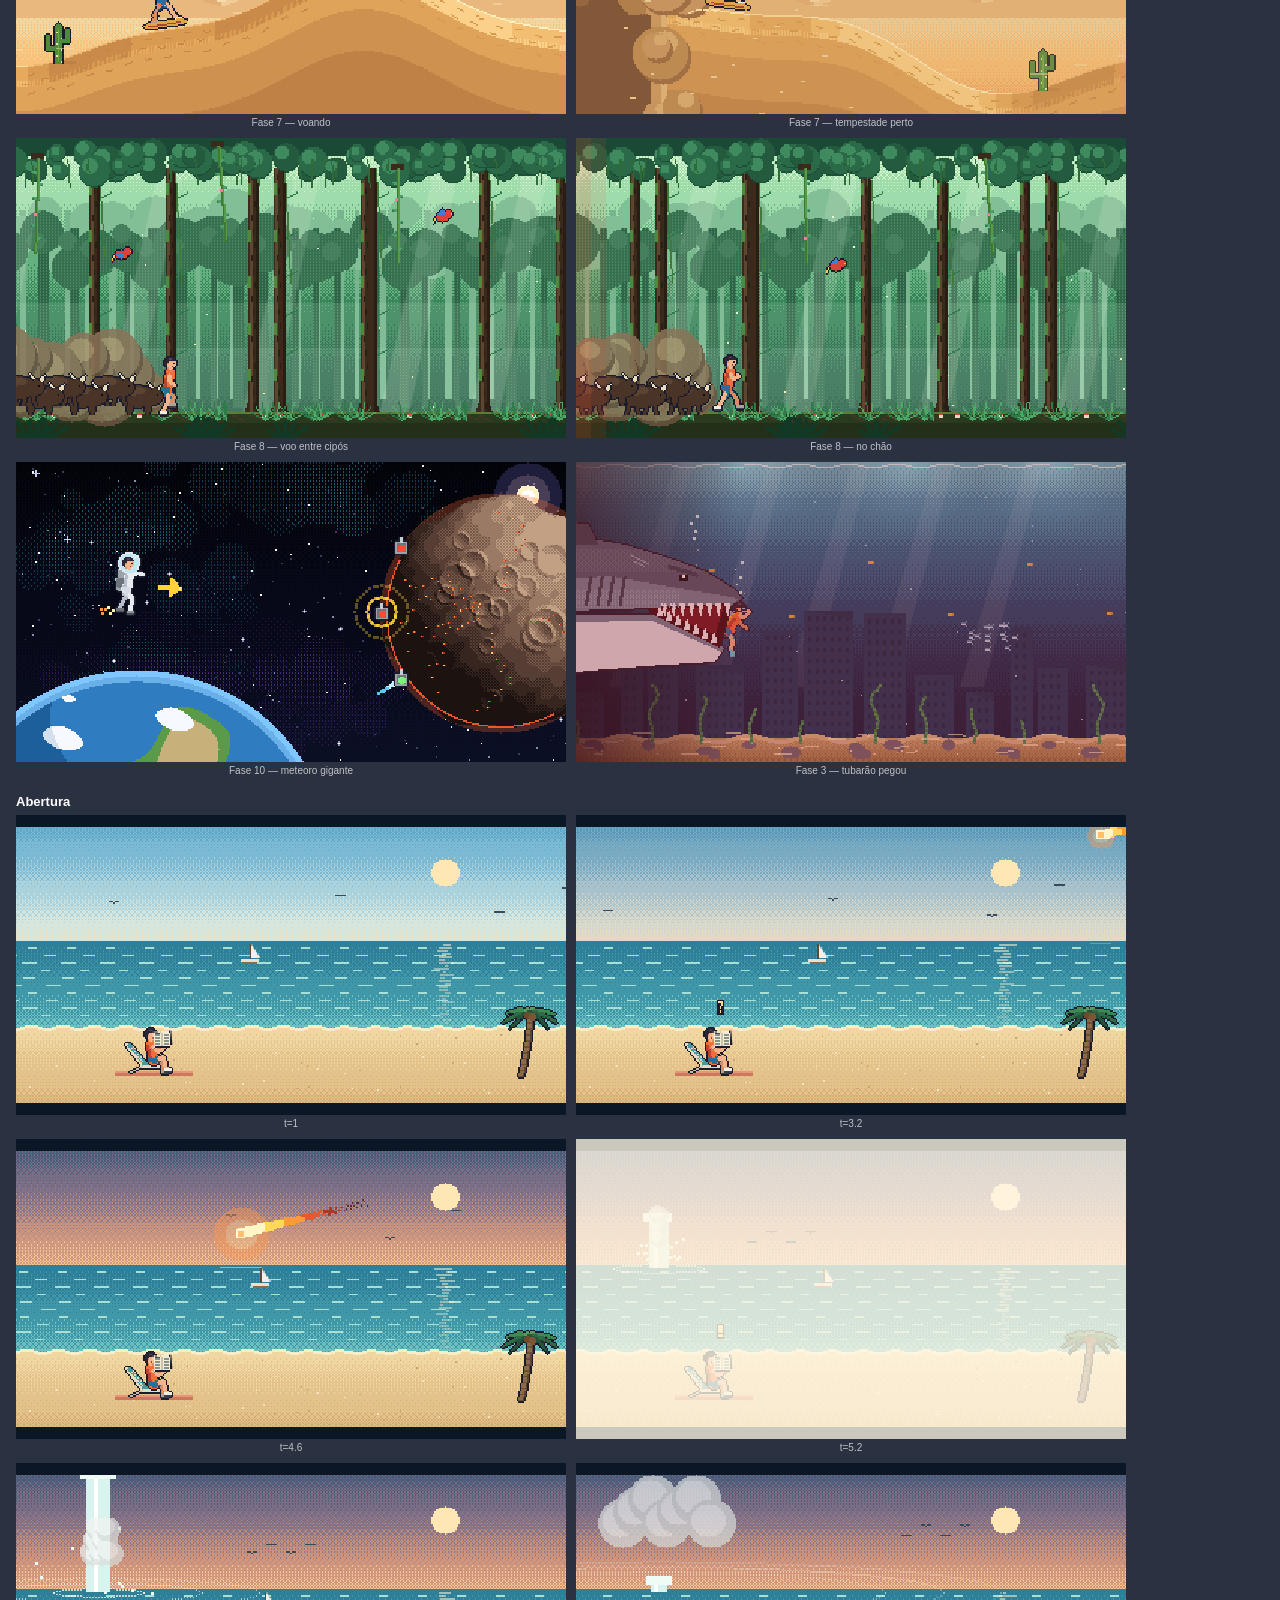
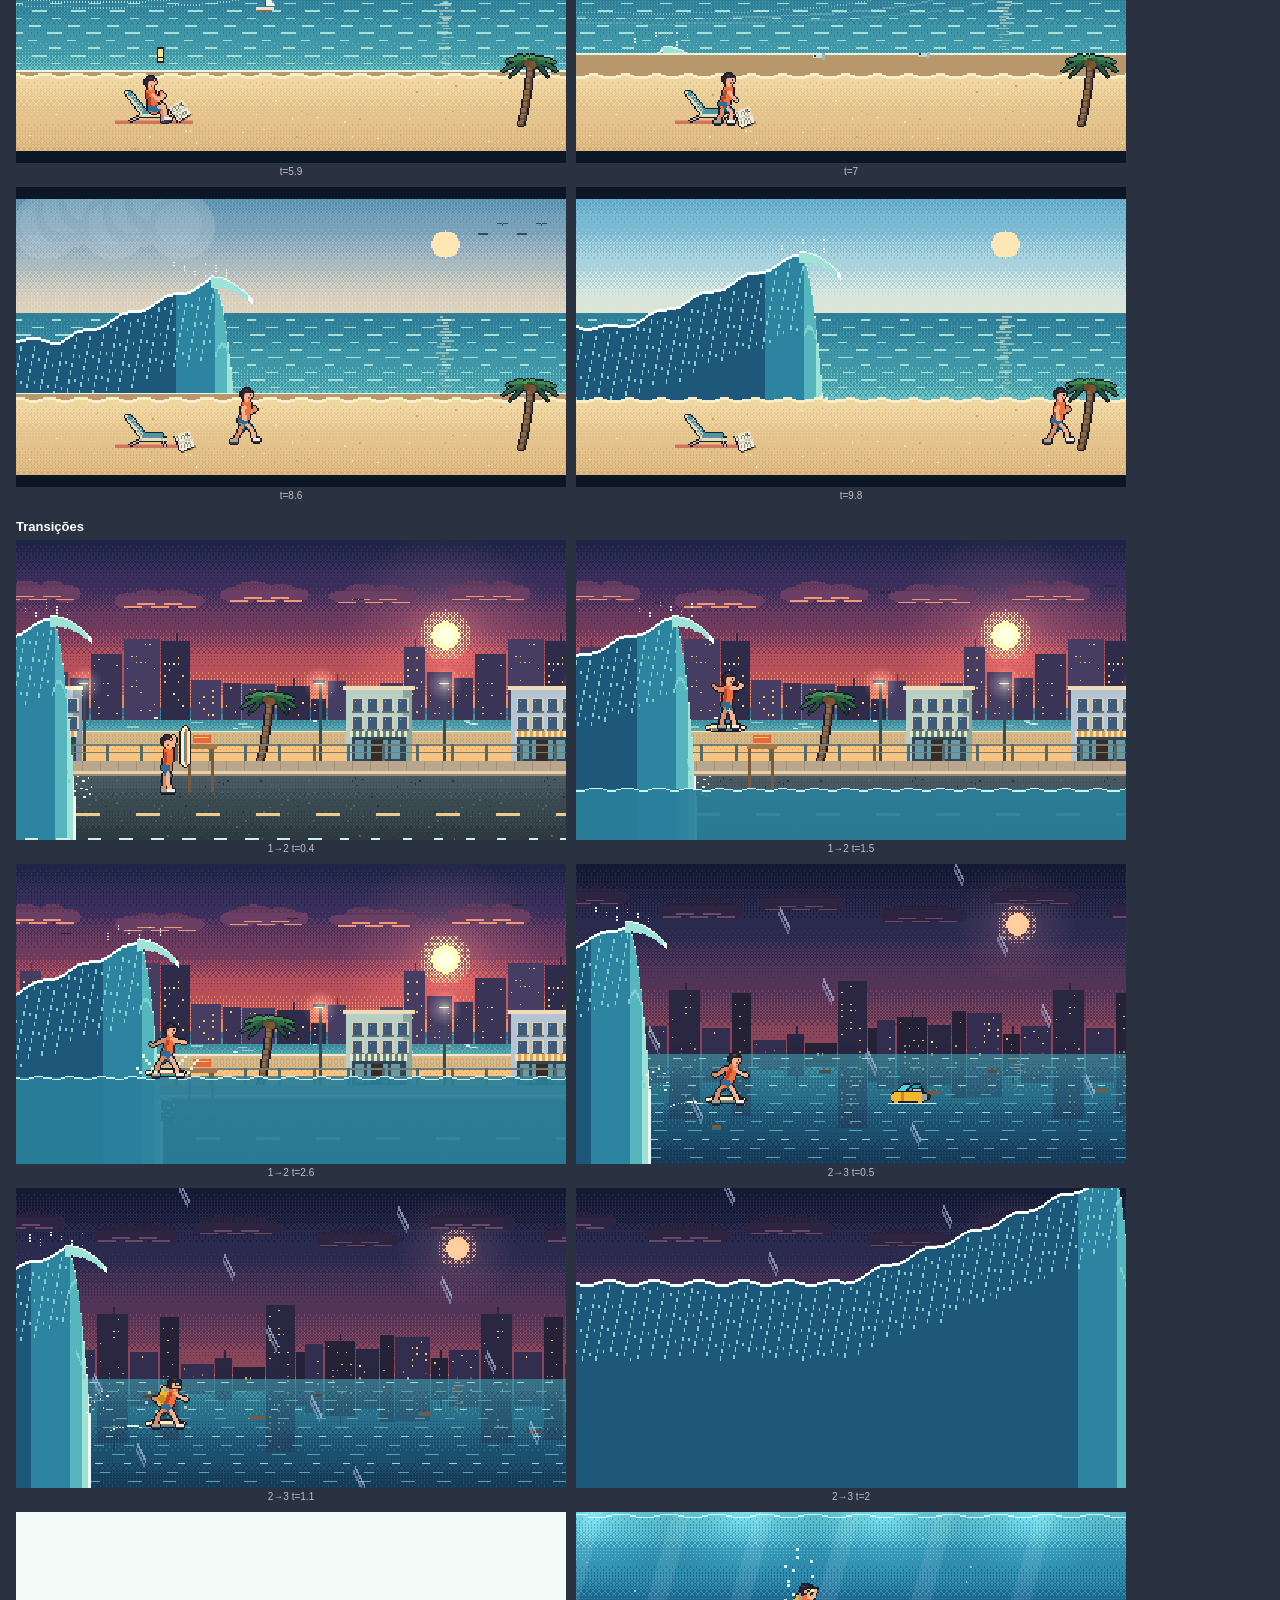
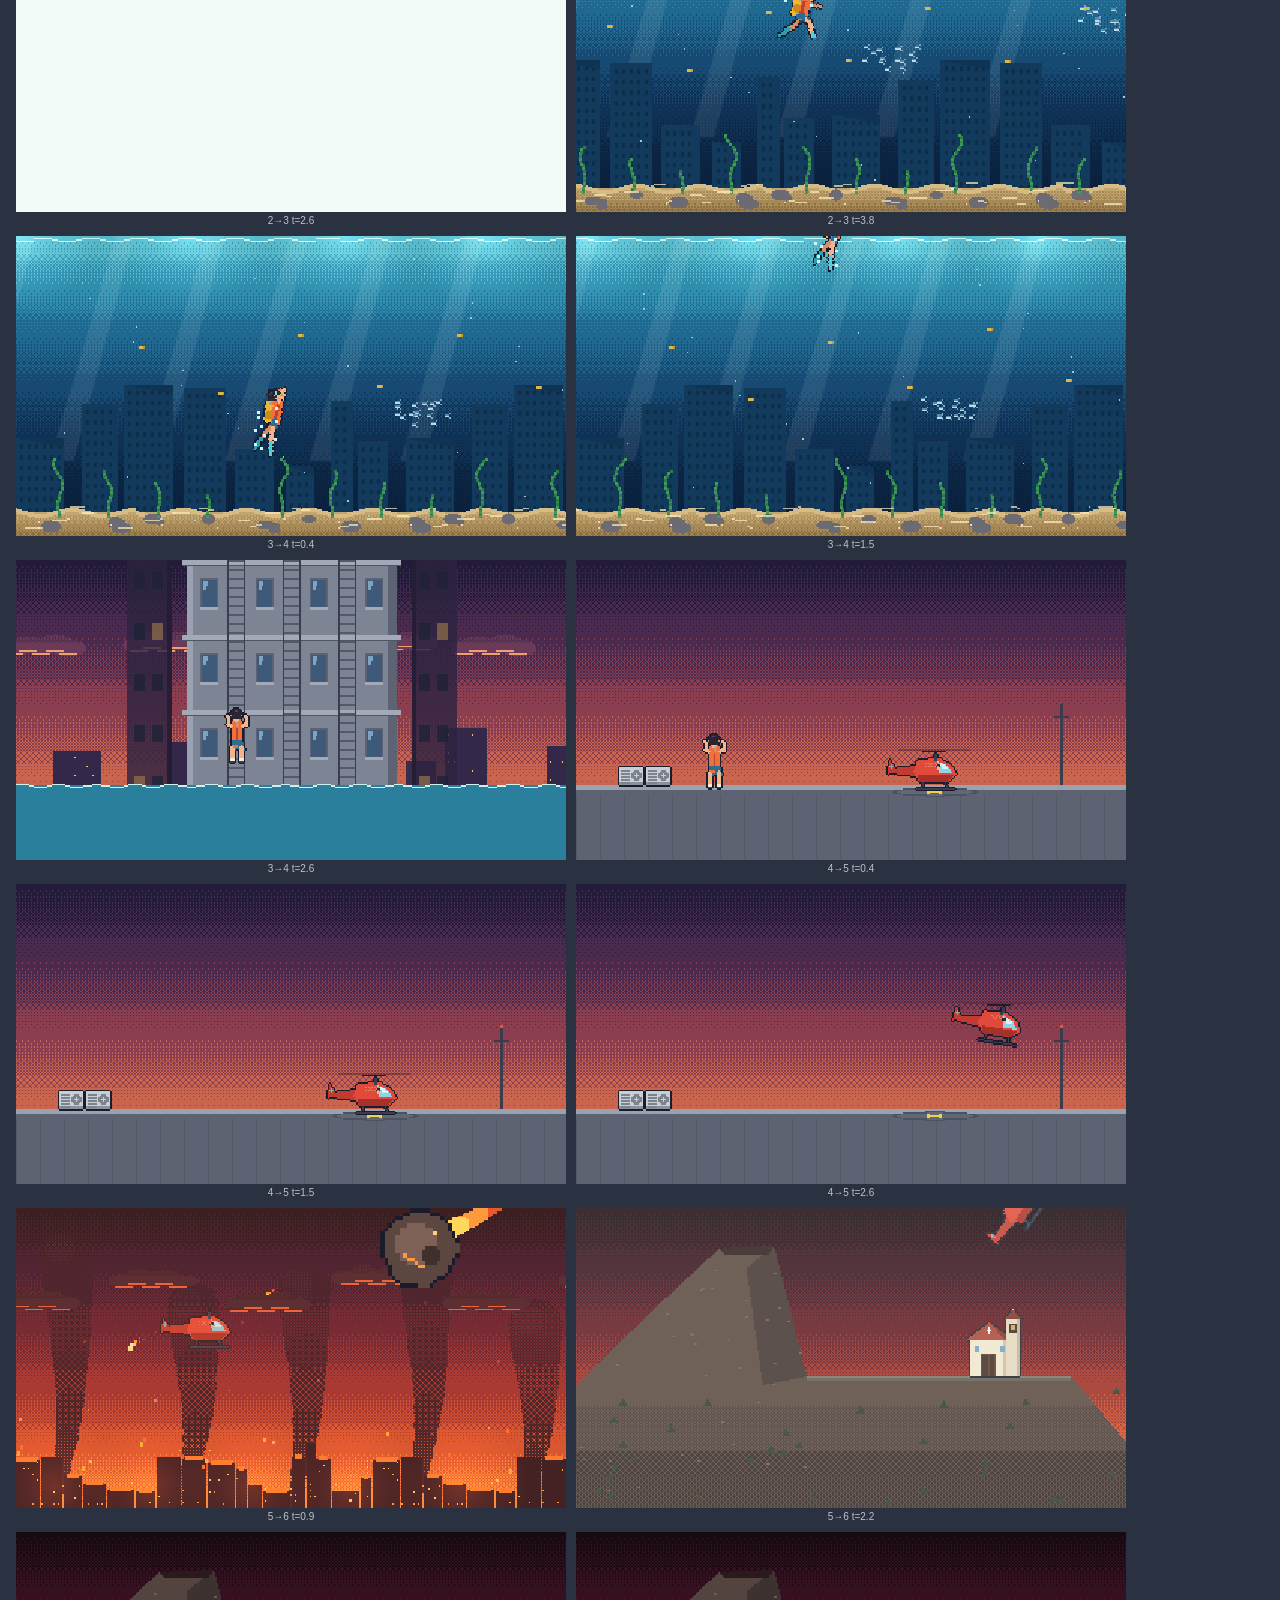
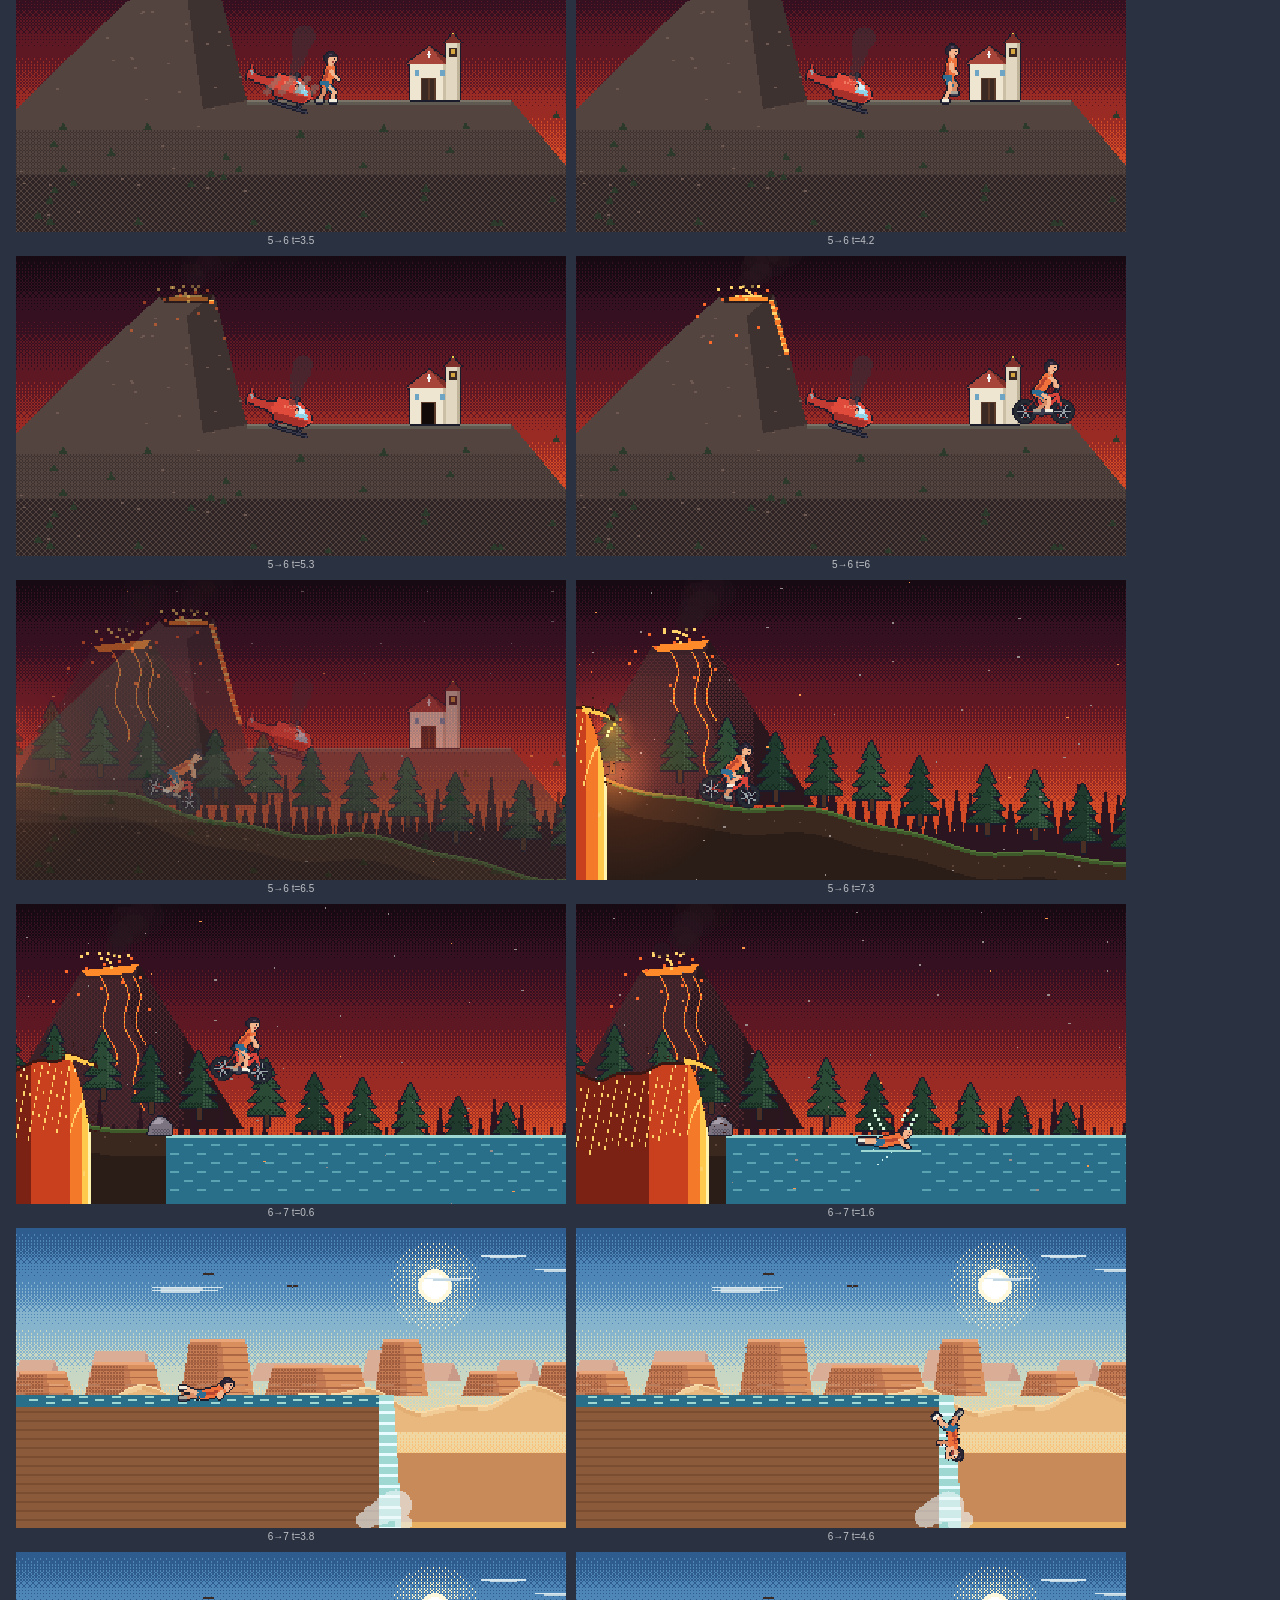
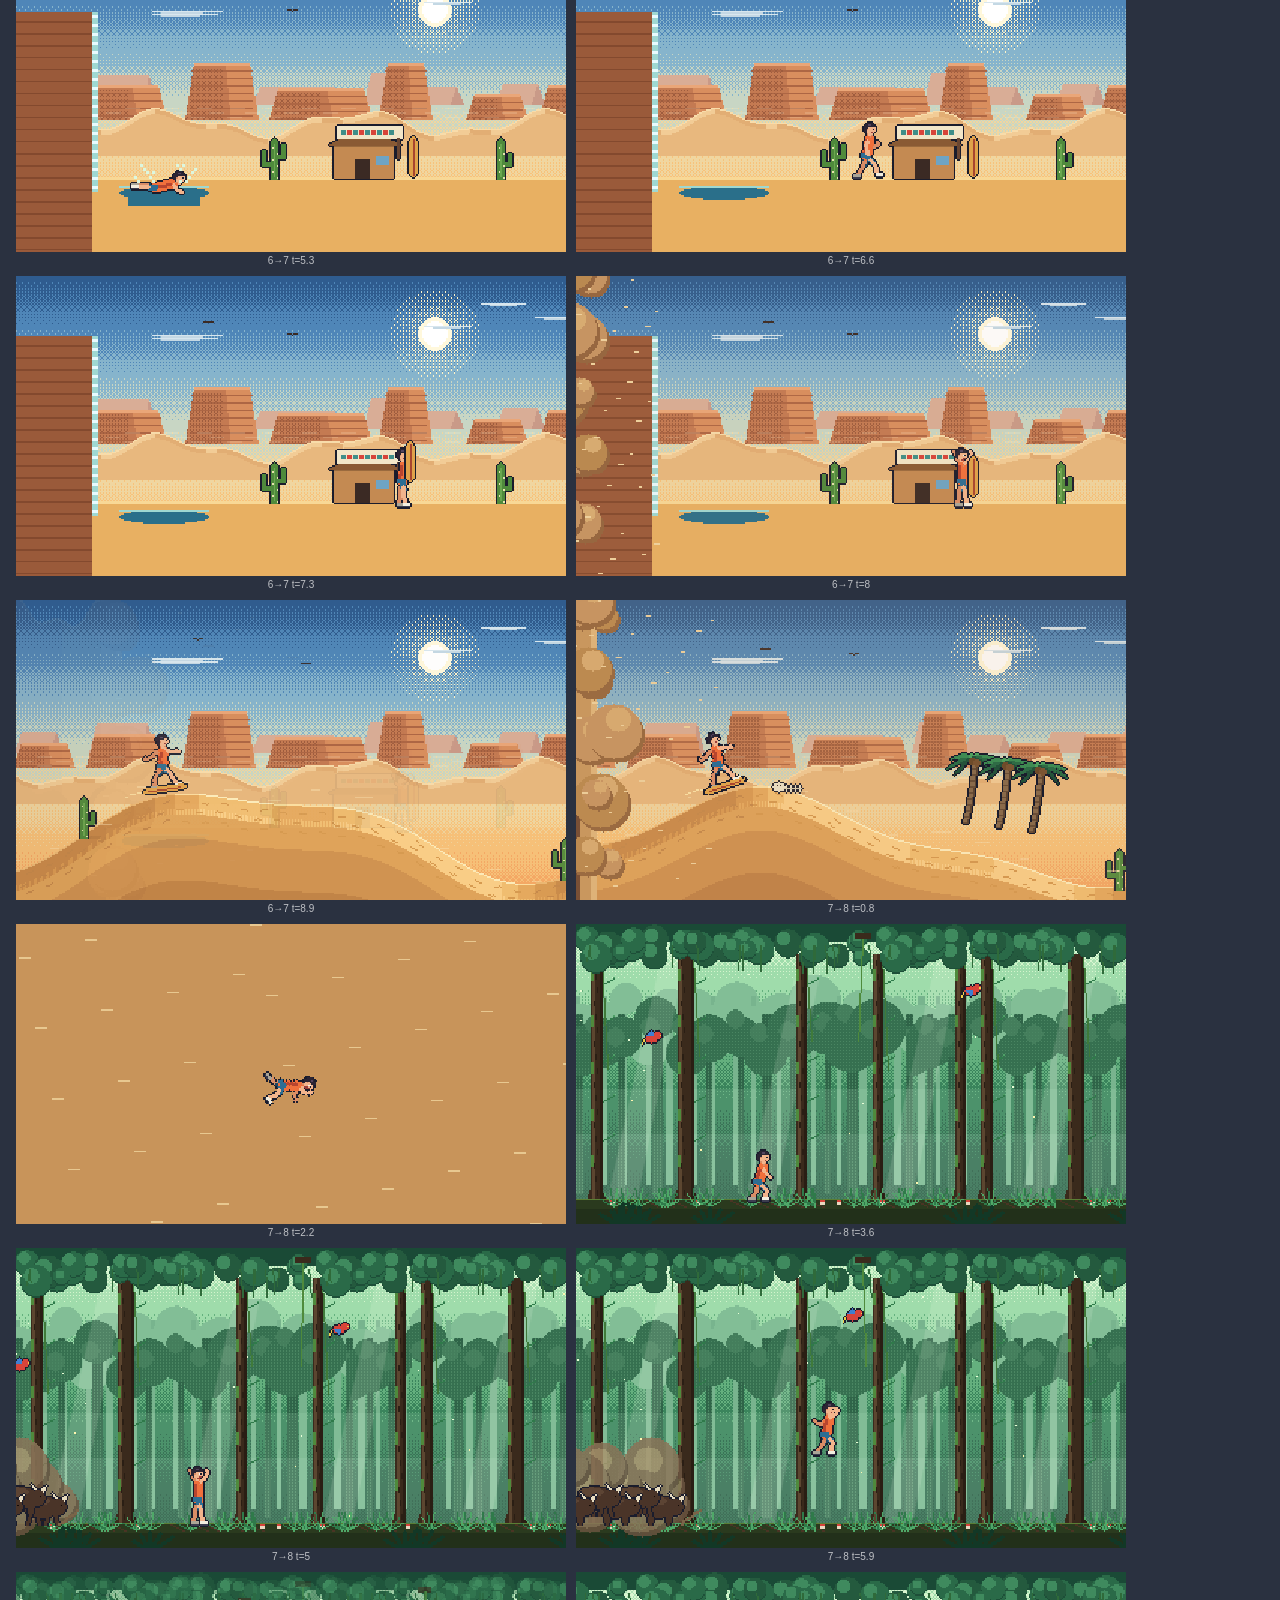
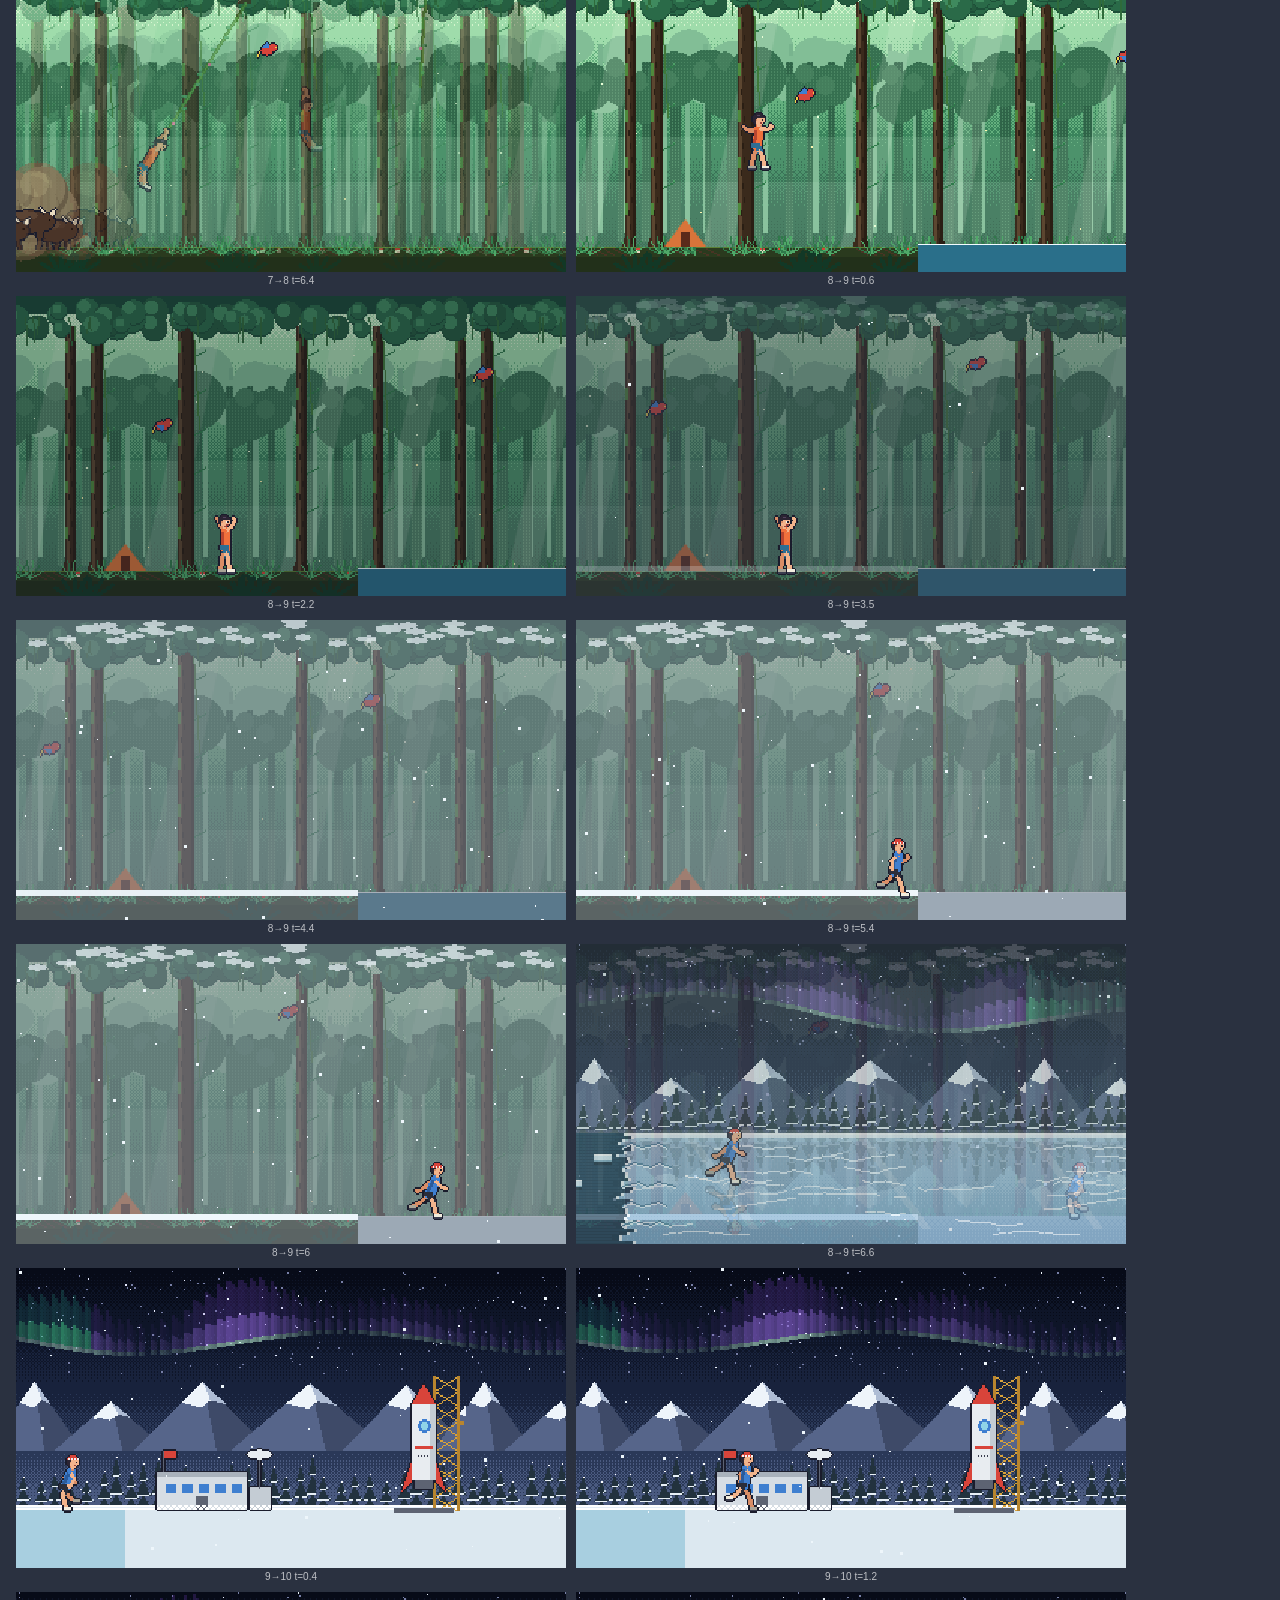
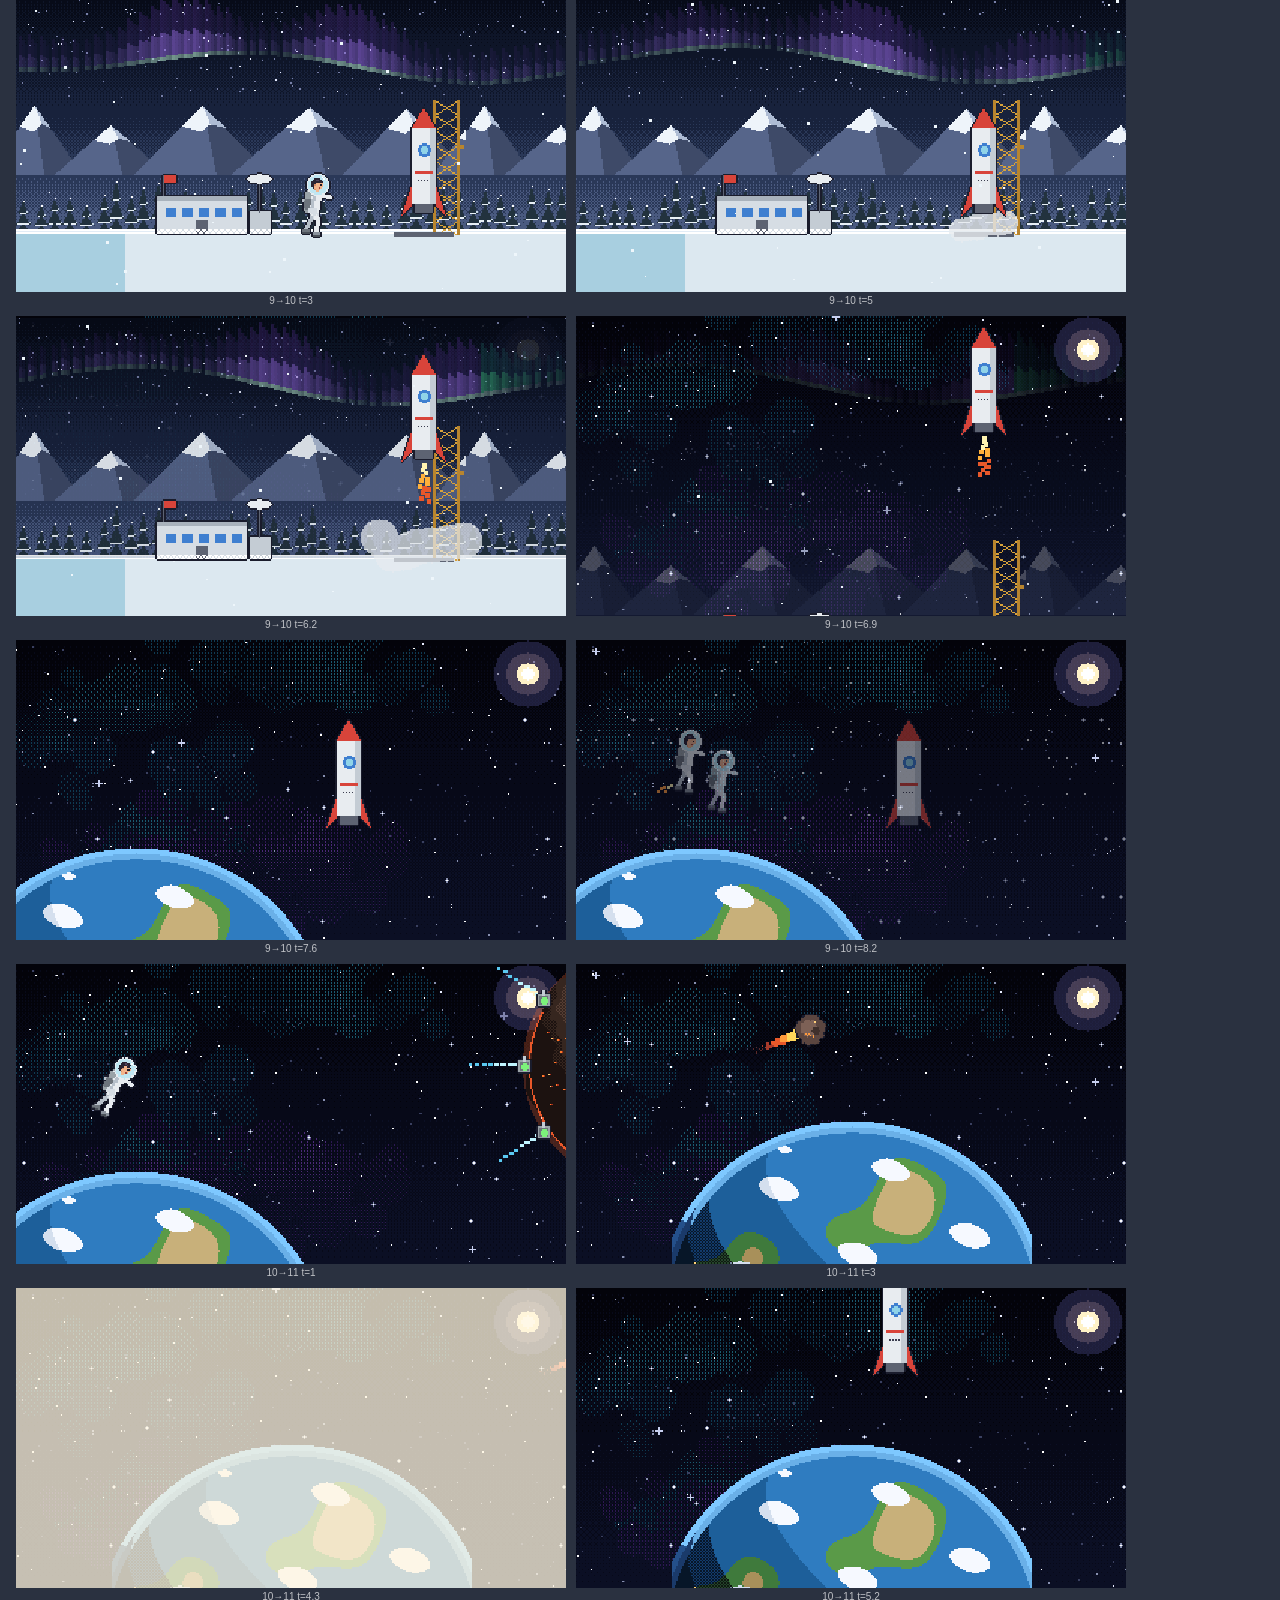
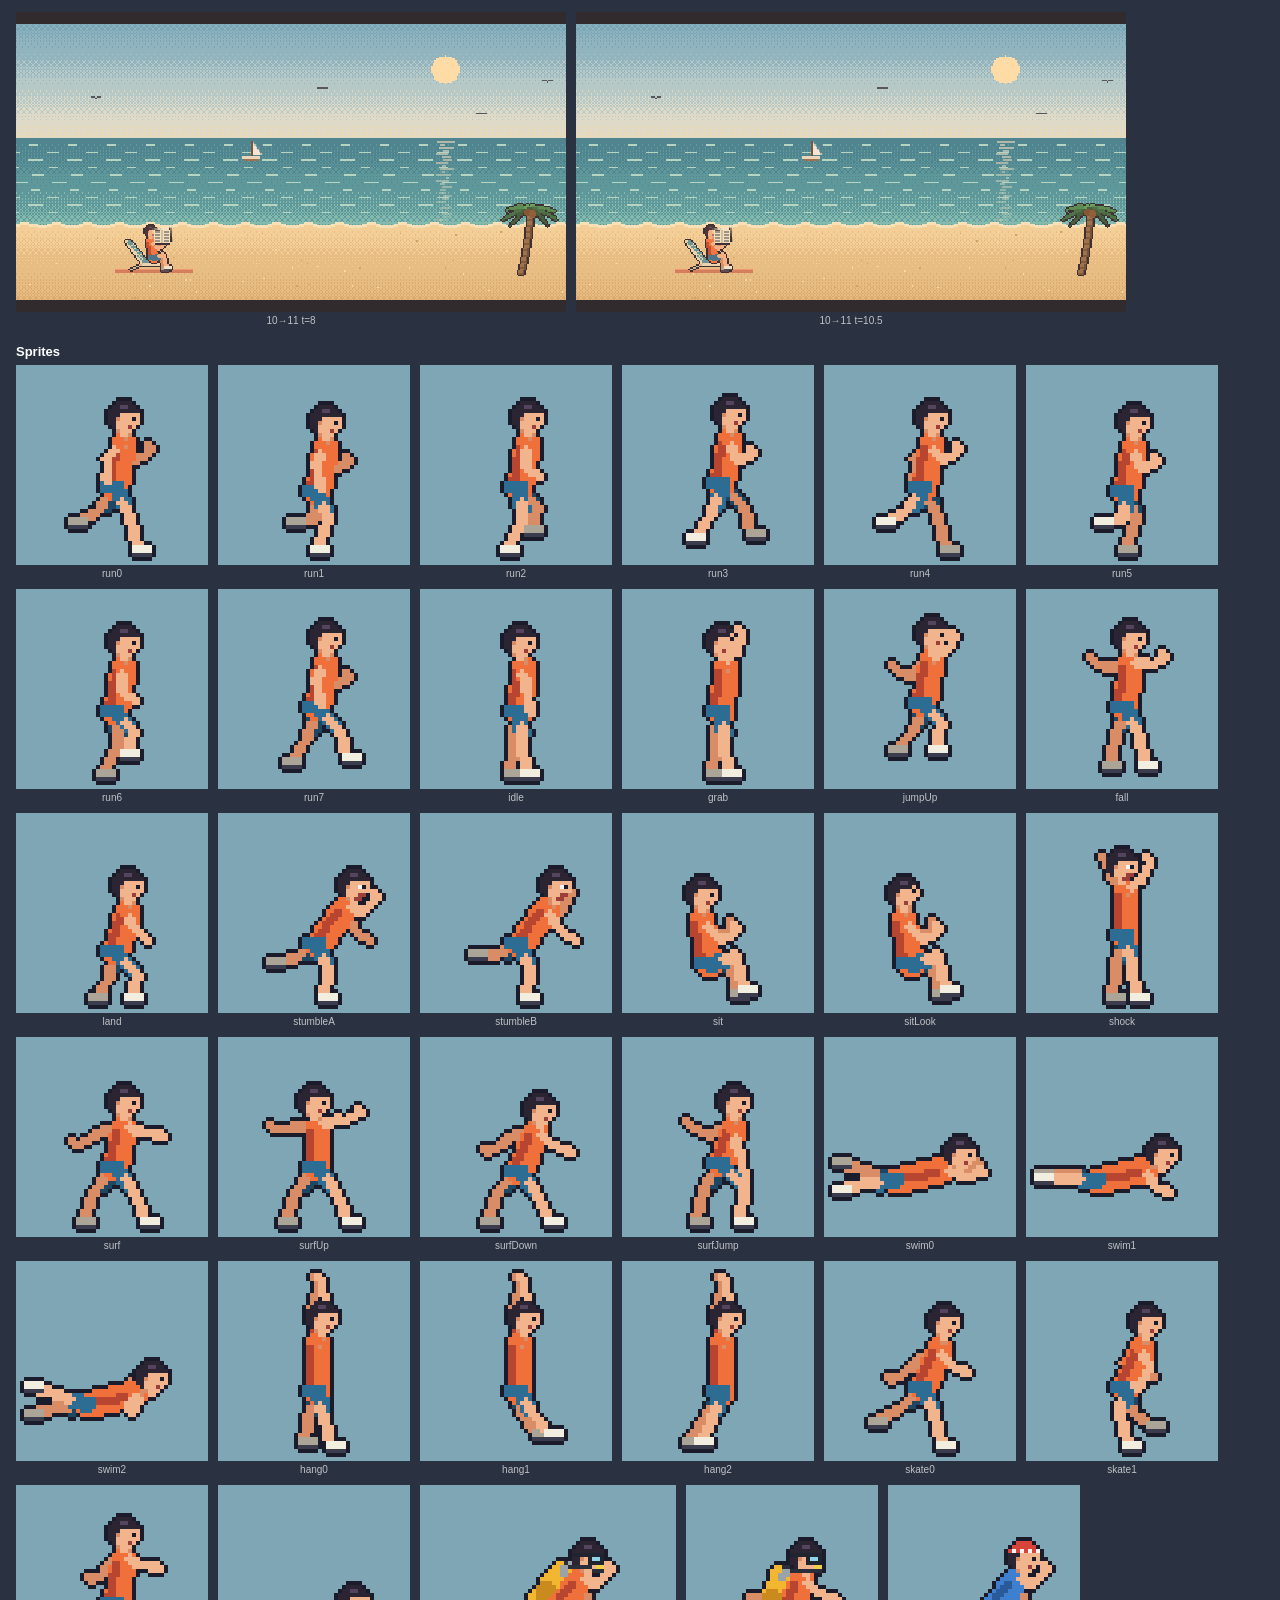
==== commit 2f2c5586: "Onda sem pedaço solto e tubarão gigante - Onda: o lábio da crista era desenhado a partir da frente d" ====
--- a/visual-check.html
+++ b/visual-check.html
@@ -45,5 +45,5 @@
 for(const k of ['board','boardUp','rack','log','cooler','debris','pot','ac','tv','rock','trunk','palm','chair','paper','helipad','diveKit','chapel','branch','bike','sandboardUp','bones','hut','hole','rocket','gantry','base'])showSprite(k,Art[k],3);
 for(const k of ['cactus','buffalo','parrot','penguin','bear','asteroid','beacon'])Art[k].forEach((c,i)=>showSprite(k+i,c,3));for(const k of ['ride','crouch','air'])showSprite('sand-'+k,Art.sand[k]);
 Art.hero.dive.forEach((c,i)=>showSprite('dive'+i,c));Art.rider.pedal.forEach((c,i)=>showSprite('pedal'+i,c));showSprite('duck',Art.rider.duck);showSprite('stand',Art.rider.stand);
-for(const k of ['cars','wreck','jelly','shark','meteor','heli','pine','tree'])Art[k].forEach((c,i)=>showSprite(k+i,c,3));
+for(const k of ['cars','wreck','jelly','shark','sharkHead','meteor','heli','pine','tree'])Art[k].forEach((c,i)=>showSprite(k+i,c,3));
 </script>
